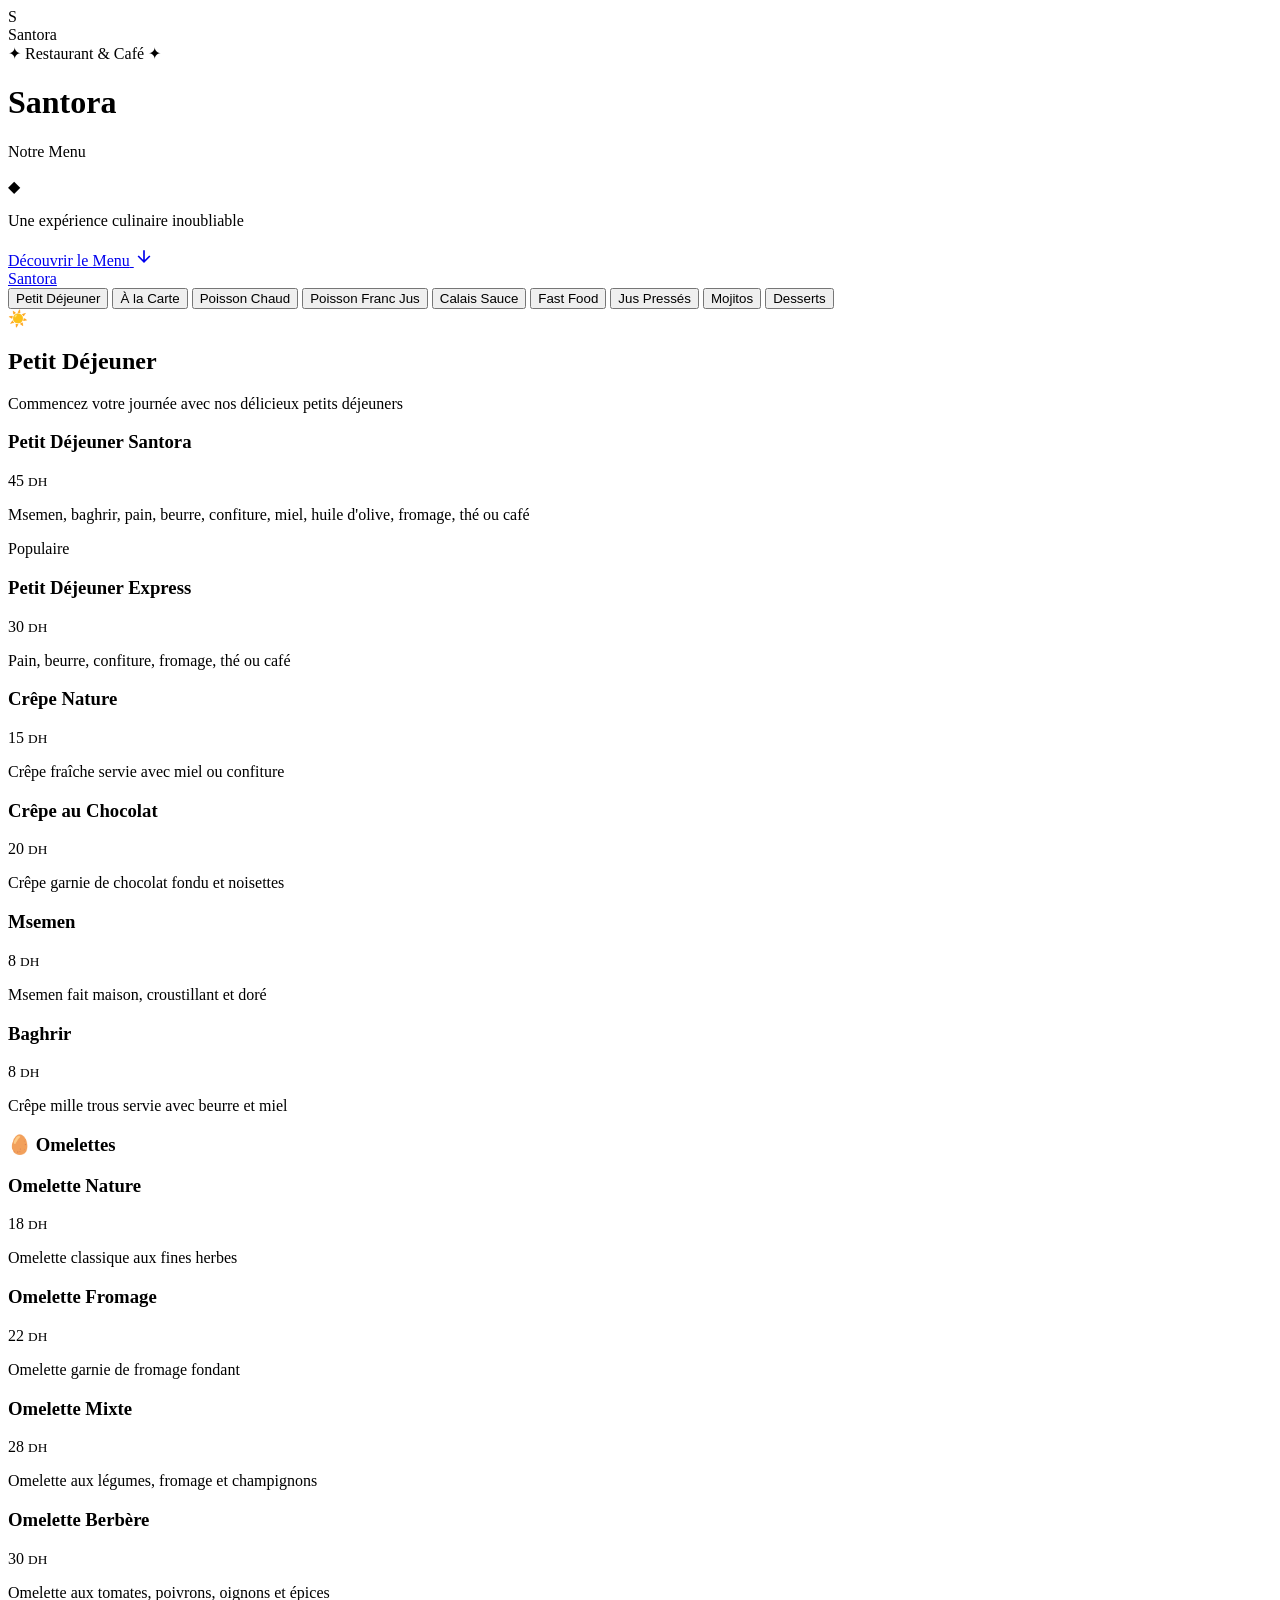
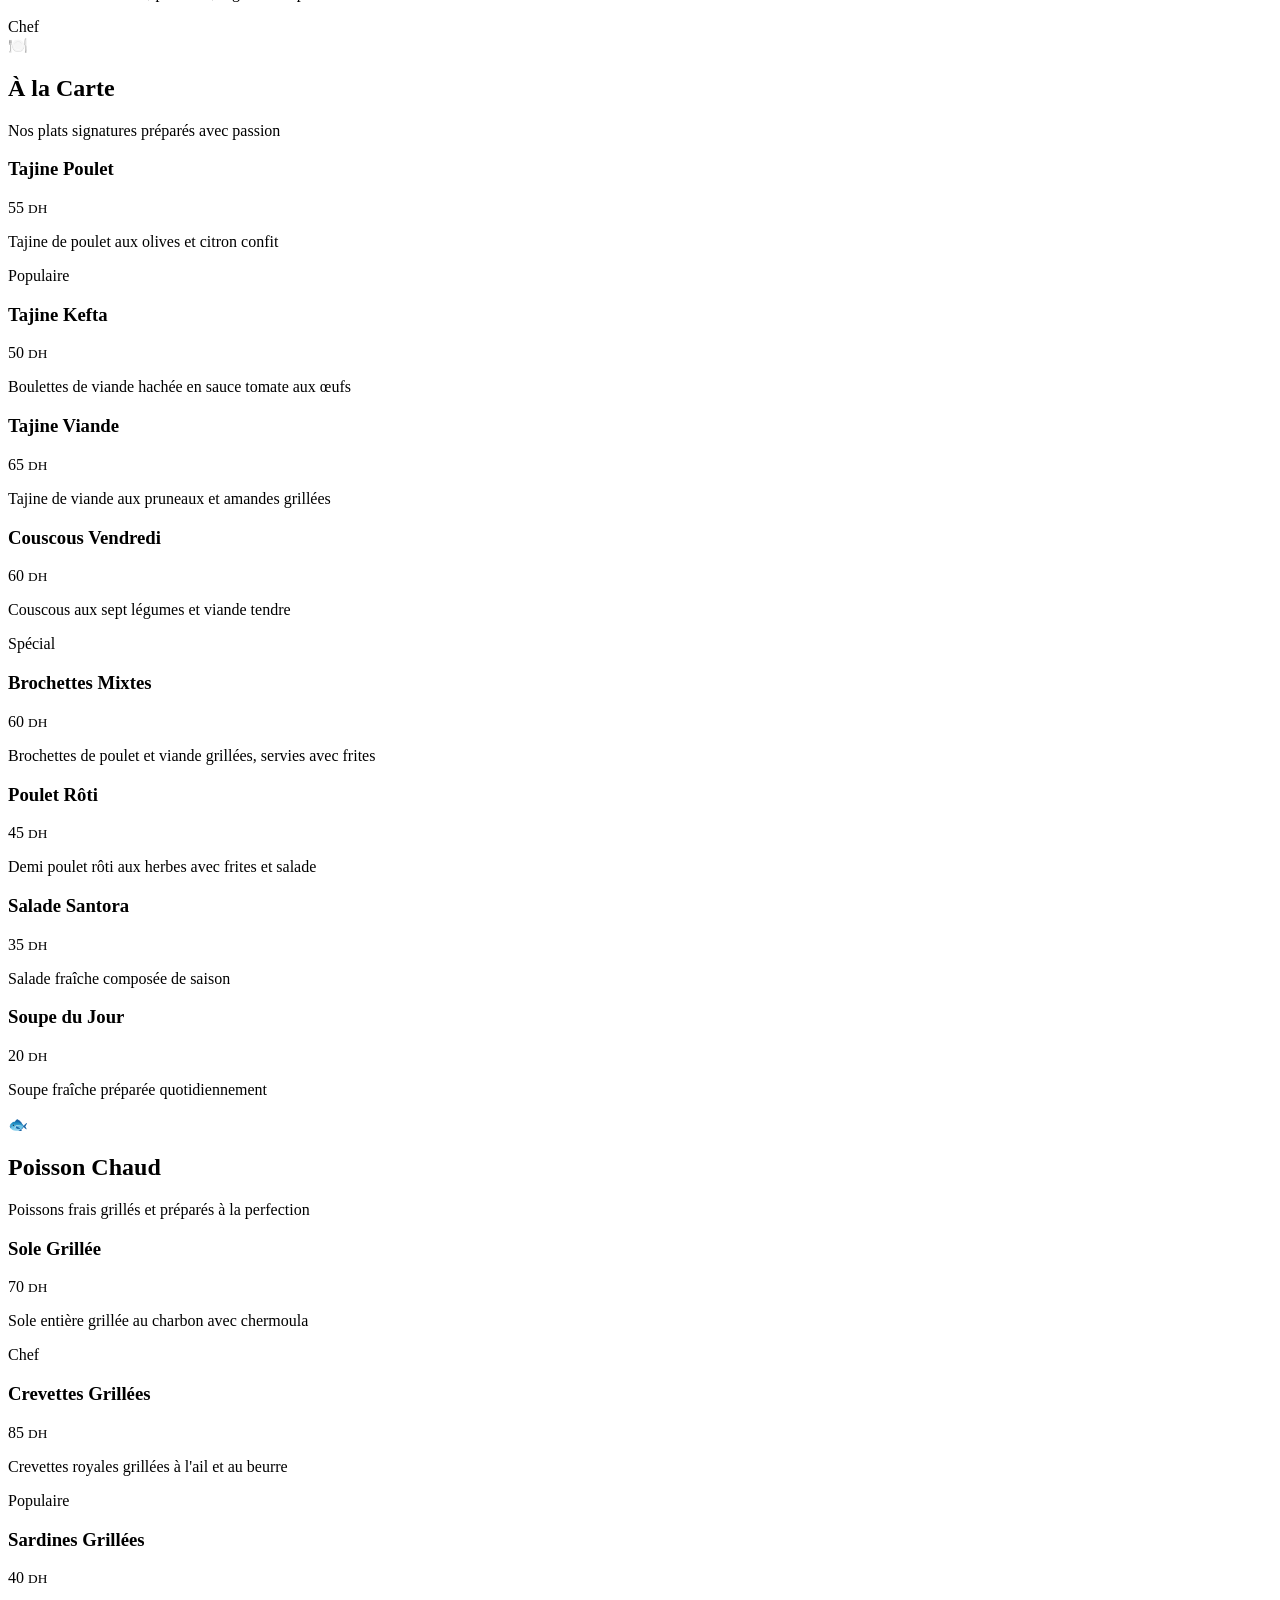
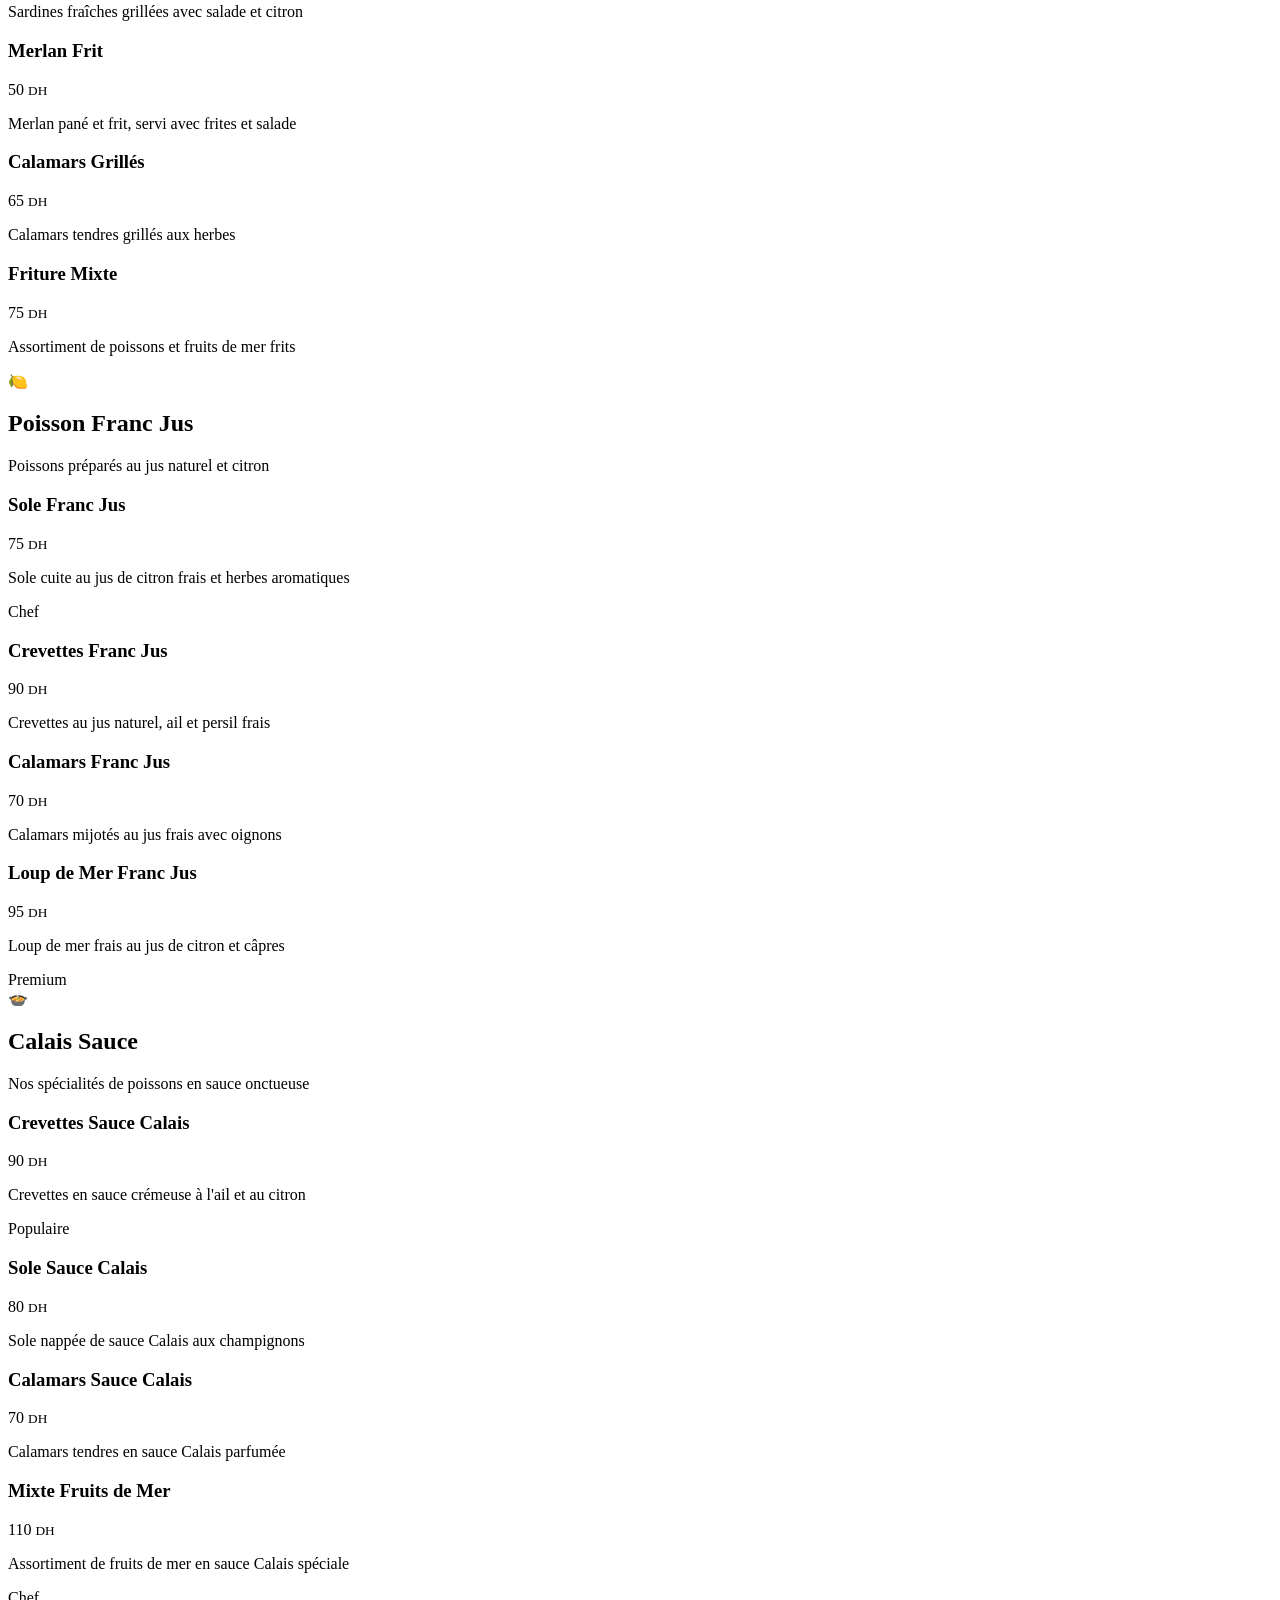
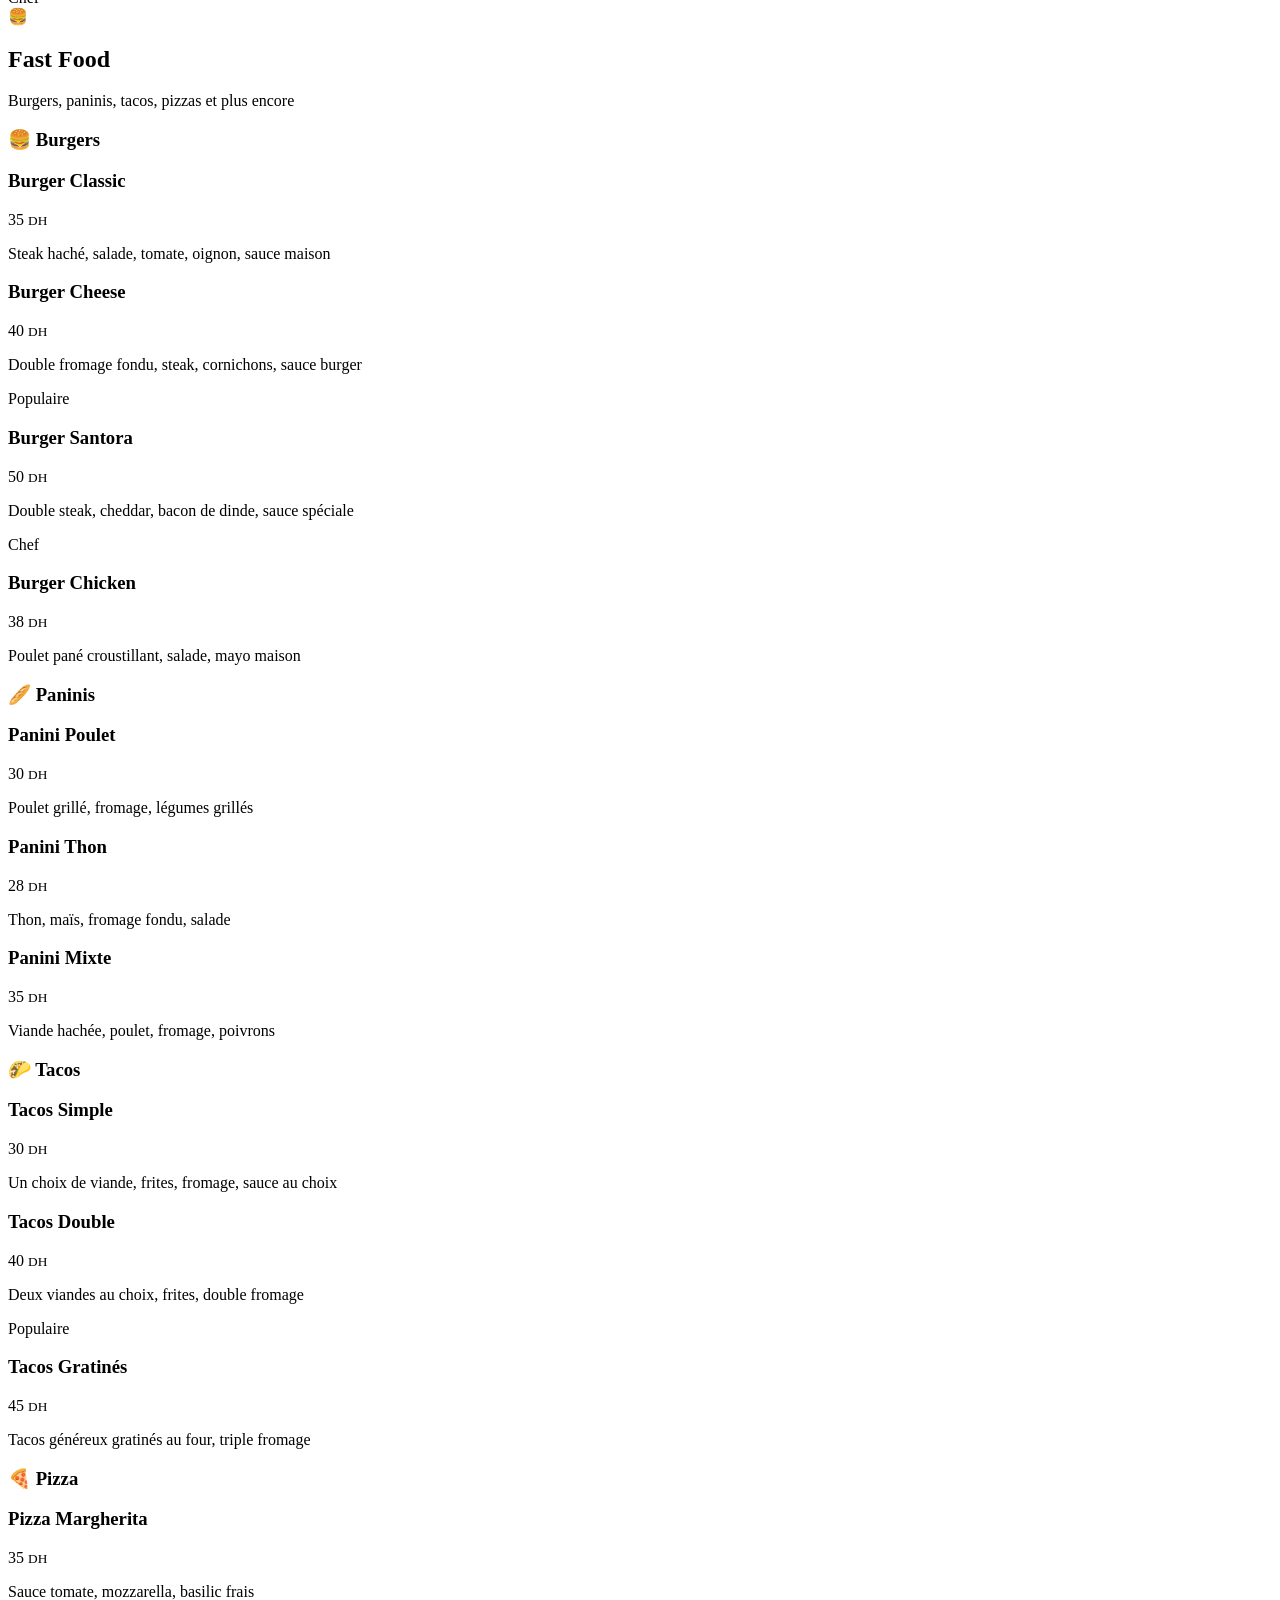
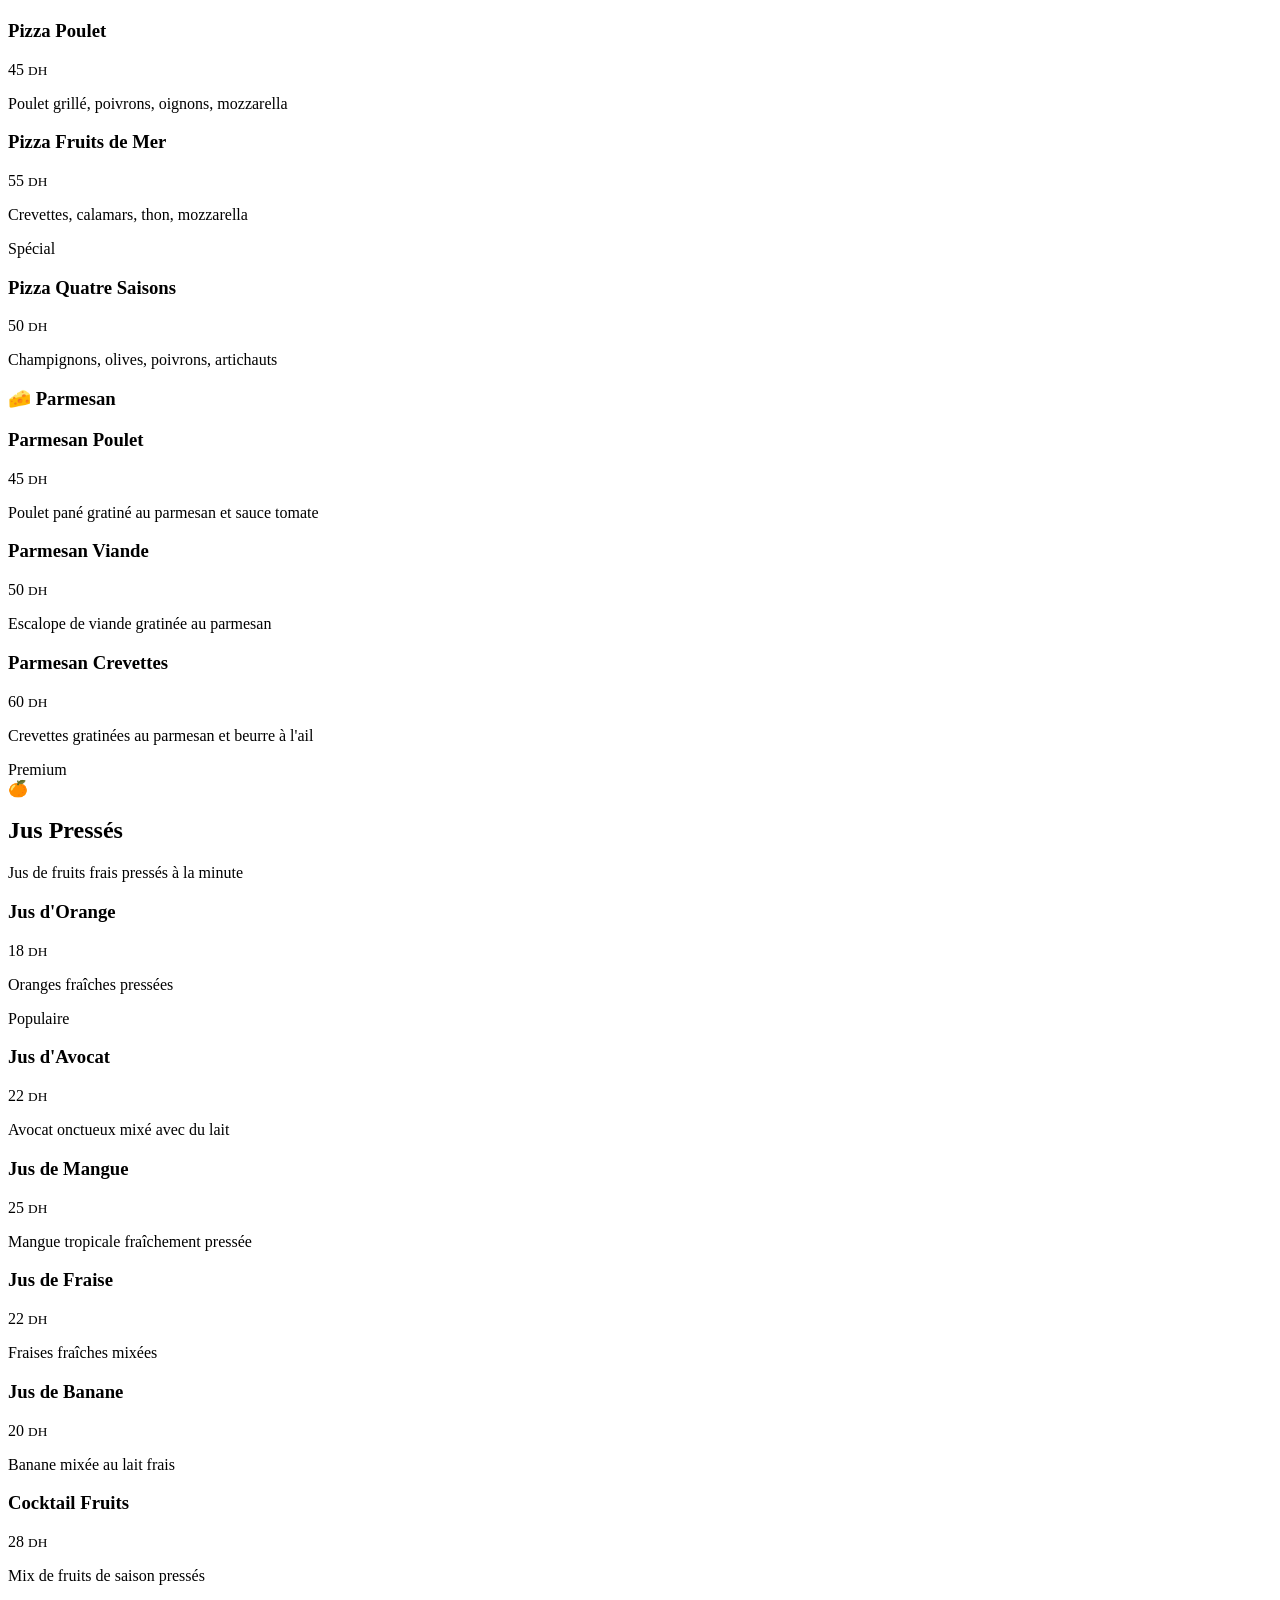
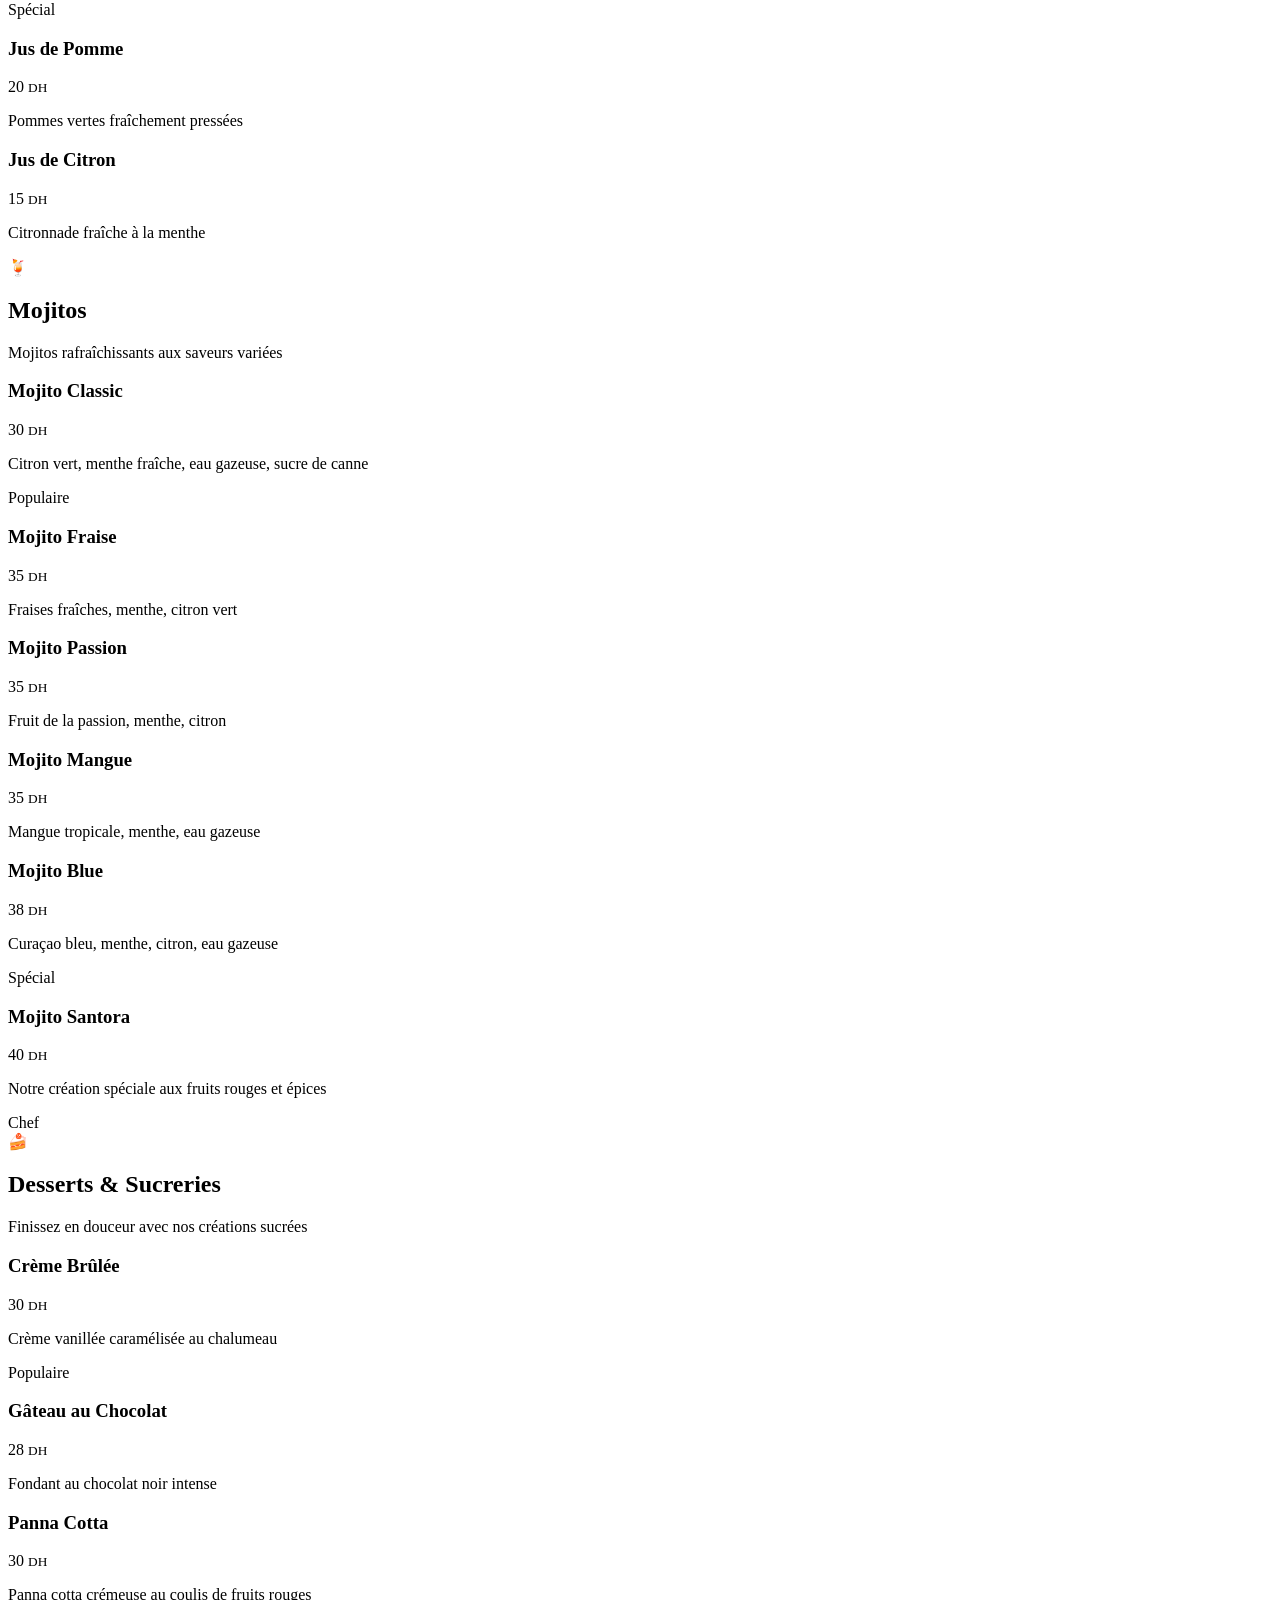
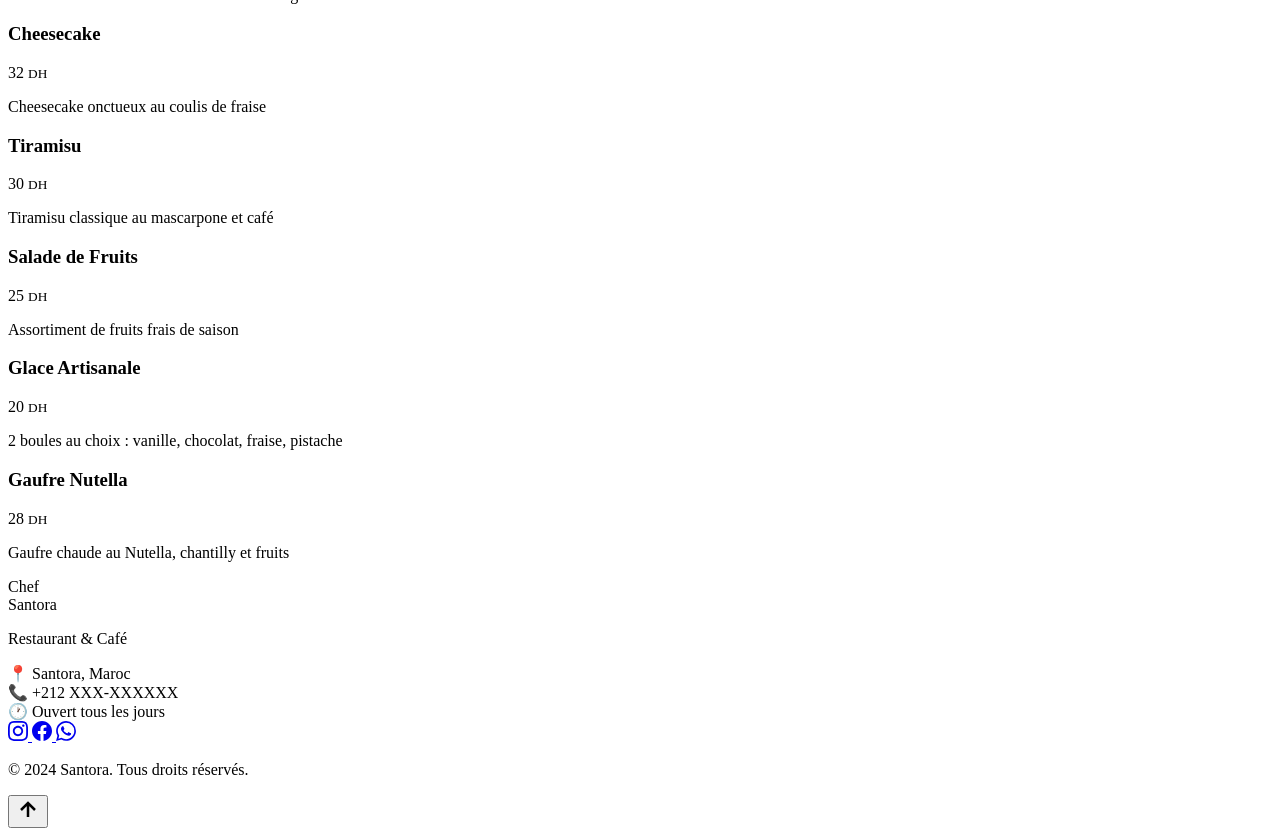
==== index.html @ d633b1da "Initial commit of digital menu" ====
<!DOCTYPE html>
<html lang="fr">
<head>
    <meta charset="UTF-8">
    <meta name="viewport" content="width=device-width, initial-scale=1.0">
    <title>Santora — Menu Digital</title>
    <meta name="description" content="Découvrez le menu de Santora : poissons frais, petit déjeuner, fast food, jus pressés, mojitos et desserts. Une expérience culinaire unique.">
    <link rel="preconnect" href="https://fonts.googleapis.com">
    <link rel="preconnect" href="https://fonts.gstatic.com" crossorigin>
    <link href="https://fonts.googleapis.com/css2?family=Playfair+Display:ital,wght@0,400;0,500;0,600;0,700;1,400;1,500&family=Inter:wght@300;400;500;600&family=Dancing+Script:wght@400;500;600;700&display=swap" rel="stylesheet">
    <link rel="stylesheet" href="style.css">
</head>
<body>

    <!-- Loader -->
    <div class="loader" id="loader">
        <div class="loader-content">
            <div class="loader-logo">S</div>
            <div class="loader-text">Santora</div>
            <div class="loader-bar"><div class="loader-bar-fill"></div></div>
        </div>
    </div>

    <!-- Hero Section -->
    <header class="hero" id="hero">
        <div class="hero-overlay"></div>
        <div class="hero-particles" id="particles"></div>
        <div class="hero-content">
            <div class="hero-badge">✦ Restaurant & Café ✦</div>
            <h1 class="hero-title">Santora</h1>
            <p class="hero-subtitle">Notre Menu</p>
            <div class="hero-divider">
                <span class="divider-line"></span>
                <span class="divider-icon">◆</span>
                <span class="divider-line"></span>
            </div>
            <p class="hero-tagline">Une expérience culinaire inoubliable</p>
            <a href="#menu" class="hero-cta" id="ctaBtn">
                <span>Découvrir le Menu</span>
                <svg width="20" height="20" viewBox="0 0 24 24" fill="none" stroke="currentColor" stroke-width="2">
                    <path d="M12 5v14M5 12l7 7 7-7"/>
                </svg>
            </a>
        </div>
    </header>

    <!-- Navigation -->
    <nav class="nav" id="nav">
        <div class="nav-inner">
            <a href="#hero" class="nav-logo">Santora</a>
            <div class="nav-categories" id="navCategories">
                <button class="nav-btn active" data-target="petit-dejeuner">Petit Déjeuner</button>
                <button class="nav-btn" data-target="a-la-carte">À la Carte</button>
                <button class="nav-btn" data-target="poisson-chaud">Poisson Chaud</button>
                <button class="nav-btn" data-target="poisson-franc-jus">Poisson Franc Jus</button>
                <button class="nav-btn" data-target="calais-sauce">Calais Sauce</button>
                <button class="nav-btn" data-target="fast-food">Fast Food</button>
                <button class="nav-btn" data-target="jus-presses">Jus Pressés</button>
                <button class="nav-btn" data-target="mojitos">Mojitos</button>
                <button class="nav-btn" data-target="desserts">Desserts</button>
            </div>
        </div>
    </nav>

    <!-- Menu Sections -->
    <main class="menu" id="menu">

        <!-- ═══════════════ PETIT DÉJEUNER ═══════════════ -->
        <section class="menu-section" id="petit-dejeuner">
            <div class="section-header">
                <span class="section-icon">☀️</span>
                <h2 class="section-title">Petit Déjeuner</h2>
                <p class="section-desc">Commencez votre journée avec nos délicieux petits déjeuners</p>
                <div class="section-divider"></div>
            </div>
            <div class="menu-grid">
                <div class="menu-item" data-aos>
                    <div class="item-content">
                        <div class="item-header">
                            <h3 class="item-name">Petit Déjeuner Santora</h3>
                            <span class="item-price">45 <small>DH</small></span>
                        </div>
                        <span class="item-dots"></span>
                        <p class="item-desc">Msemen, baghrir, pain, beurre, confiture, miel, huile d'olive, fromage, thé ou café</p>
                        <span class="item-tag">Populaire</span>
                    </div>
                </div>
                <div class="menu-item" data-aos>
                    <div class="item-content">
                        <div class="item-header">
                            <h3 class="item-name">Petit Déjeuner Express</h3>
                            <span class="item-price">30 <small>DH</small></span>
                        </div>
                        <span class="item-dots"></span>
                        <p class="item-desc">Pain, beurre, confiture, fromage, thé ou café</p>
                    </div>
                </div>
                <div class="menu-item" data-aos>
                    <div class="item-content">
                        <div class="item-header">
                            <h3 class="item-name">Crêpe Nature</h3>
                            <span class="item-price">15 <small>DH</small></span>
                        </div>
                        <span class="item-dots"></span>
                        <p class="item-desc">Crêpe fraîche servie avec miel ou confiture</p>
                    </div>
                </div>
                <div class="menu-item" data-aos>
                    <div class="item-content">
                        <div class="item-header">
                            <h3 class="item-name">Crêpe au Chocolat</h3>
                            <span class="item-price">20 <small>DH</small></span>
                        </div>
                        <span class="item-dots"></span>
                        <p class="item-desc">Crêpe garnie de chocolat fondu et noisettes</p>
                    </div>
                </div>
                <div class="menu-item" data-aos>
                    <div class="item-content">
                        <div class="item-header">
                            <h3 class="item-name">Msemen</h3>
                            <span class="item-price">8 <small>DH</small></span>
                        </div>
                        <span class="item-dots"></span>
                        <p class="item-desc">Msemen fait maison, croustillant et doré</p>
                    </div>
                </div>
                <div class="menu-item" data-aos>
                    <div class="item-content">
                        <div class="item-header">
                            <h3 class="item-name">Baghrir</h3>
                            <span class="item-price">8 <small>DH</small></span>
                        </div>
                        <span class="item-dots"></span>
                        <p class="item-desc">Crêpe mille trous servie avec beurre et miel</p>
                    </div>
                </div>
            </div>

            <!-- Omelettes Sub-section -->
            <div class="subsection">
                <h3 class="subsection-title">
                    <span class="subsection-icon">🥚</span>
                    Omelettes
                </h3>
                <div class="menu-grid">
                    <div class="menu-item" data-aos>
                        <div class="item-content">
                            <div class="item-header">
                                <h3 class="item-name">Omelette Nature</h3>
                                <span class="item-price">18 <small>DH</small></span>
                            </div>
                            <span class="item-dots"></span>
                            <p class="item-desc">Omelette classique aux fines herbes</p>
                        </div>
                    </div>
                    <div class="menu-item" data-aos>
                        <div class="item-content">
                            <div class="item-header">
                                <h3 class="item-name">Omelette Fromage</h3>
                                <span class="item-price">22 <small>DH</small></span>
                            </div>
                            <span class="item-dots"></span>
                            <p class="item-desc">Omelette garnie de fromage fondant</p>
                        </div>
                    </div>
                    <div class="menu-item" data-aos>
                        <div class="item-content">
                            <div class="item-header">
                                <h3 class="item-name">Omelette Mixte</h3>
                                <span class="item-price">28 <small>DH</small></span>
                            </div>
                            <span class="item-dots"></span>
                            <p class="item-desc">Omelette aux légumes, fromage et champignons</p>
                        </div>
                    </div>
                    <div class="menu-item" data-aos>
                        <div class="item-content">
                            <div class="item-header">
                                <h3 class="item-name">Omelette Berbère</h3>
                                <span class="item-price">30 <small>DH</small></span>
                            </div>
                            <span class="item-dots"></span>
                            <p class="item-desc">Omelette aux tomates, poivrons, oignons et épices</p>
                            <span class="item-tag">Chef</span>
                        </div>
                    </div>
                </div>
            </div>
        </section>

        <!-- ═══════════════ À LA CARTE ═══════════════ -->
        <section class="menu-section" id="a-la-carte">
            <div class="section-header">
                <span class="section-icon">🍽️</span>
                <h2 class="section-title">À la Carte</h2>
                <p class="section-desc">Nos plats signatures préparés avec passion</p>
                <div class="section-divider"></div>
            </div>
            <div class="menu-grid">
                <div class="menu-item" data-aos>
                    <div class="item-content">
                        <div class="item-header">
                            <h3 class="item-name">Tajine Poulet</h3>
                            <span class="item-price">55 <small>DH</small></span>
                        </div>
                        <span class="item-dots"></span>
                        <p class="item-desc">Tajine de poulet aux olives et citron confit</p>
                        <span class="item-tag">Populaire</span>
                    </div>
                </div>
                <div class="menu-item" data-aos>
                    <div class="item-content">
                        <div class="item-header">
                            <h3 class="item-name">Tajine Kefta</h3>
                            <span class="item-price">50 <small>DH</small></span>
                        </div>
                        <span class="item-dots"></span>
                        <p class="item-desc">Boulettes de viande hachée en sauce tomate aux œufs</p>
                    </div>
                </div>
                <div class="menu-item" data-aos>
                    <div class="item-content">
                        <div class="item-header">
                            <h3 class="item-name">Tajine Viande</h3>
                            <span class="item-price">65 <small>DH</small></span>
                        </div>
                        <span class="item-dots"></span>
                        <p class="item-desc">Tajine de viande aux pruneaux et amandes grillées</p>
                    </div>
                </div>
                <div class="menu-item" data-aos>
                    <div class="item-content">
                        <div class="item-header">
                            <h3 class="item-name">Couscous Vendredi</h3>
                            <span class="item-price">60 <small>DH</small></span>
                        </div>
                        <span class="item-dots"></span>
                        <p class="item-desc">Couscous aux sept légumes et viande tendre</p>
                        <span class="item-tag">Spécial</span>
                    </div>
                </div>
                <div class="menu-item" data-aos>
                    <div class="item-content">
                        <div class="item-header">
                            <h3 class="item-name">Brochettes Mixtes</h3>
                            <span class="item-price">60 <small>DH</small></span>
                        </div>
                        <span class="item-dots"></span>
                        <p class="item-desc">Brochettes de poulet et viande grillées, servies avec frites</p>
                    </div>
                </div>
                <div class="menu-item" data-aos>
                    <div class="item-content">
                        <div class="item-header">
                            <h3 class="item-name">Poulet Rôti</h3>
                            <span class="item-price">45 <small>DH</small></span>
                        </div>
                        <span class="item-dots"></span>
                        <p class="item-desc">Demi poulet rôti aux herbes avec frites et salade</p>
                    </div>
                </div>
                <div class="menu-item" data-aos>
                    <div class="item-content">
                        <div class="item-header">
                            <h3 class="item-name">Salade Santora</h3>
                            <span class="item-price">35 <small>DH</small></span>
                        </div>
                        <span class="item-dots"></span>
                        <p class="item-desc">Salade fraîche composée de saison</p>
                    </div>
                </div>
                <div class="menu-item" data-aos>
                    <div class="item-content">
                        <div class="item-header">
                            <h3 class="item-name">Soupe du Jour</h3>
                            <span class="item-price">20 <small>DH</small></span>
                        </div>
                        <span class="item-dots"></span>
                        <p class="item-desc">Soupe fraîche préparée quotidiennement</p>
                    </div>
                </div>
            </div>
        </section>

        <!-- ═══════════════ POISSON CHAUD ═══════════════ -->
        <section class="menu-section" id="poisson-chaud">
            <div class="section-header">
                <span class="section-icon">🐟</span>
                <h2 class="section-title">Poisson Chaud</h2>
                <p class="section-desc">Poissons frais grillés et préparés à la perfection</p>
                <div class="section-divider"></div>
            </div>
            <div class="menu-grid">
                <div class="menu-item" data-aos>
                    <div class="item-content">
                        <div class="item-header">
                            <h3 class="item-name">Sole Grillée</h3>
                            <span class="item-price">70 <small>DH</small></span>
                        </div>
                        <span class="item-dots"></span>
                        <p class="item-desc">Sole entière grillée au charbon avec chermoula</p>
                        <span class="item-tag">Chef</span>
                    </div>
                </div>
                <div class="menu-item" data-aos>
                    <div class="item-content">
                        <div class="item-header">
                            <h3 class="item-name">Crevettes Grillées</h3>
                            <span class="item-price">85 <small>DH</small></span>
                        </div>
                        <span class="item-dots"></span>
                        <p class="item-desc">Crevettes royales grillées à l'ail et au beurre</p>
                        <span class="item-tag">Populaire</span>
                    </div>
                </div>
                <div class="menu-item" data-aos>
                    <div class="item-content">
                        <div class="item-header">
                            <h3 class="item-name">Sardines Grillées</h3>
                            <span class="item-price">40 <small>DH</small></span>
                        </div>
                        <span class="item-dots"></span>
                        <p class="item-desc">Sardines fraîches grillées avec salade et citron</p>
                    </div>
                </div>
                <div class="menu-item" data-aos>
                    <div class="item-content">
                        <div class="item-header">
                            <h3 class="item-name">Merlan Frit</h3>
                            <span class="item-price">50 <small>DH</small></span>
                        </div>
                        <span class="item-dots"></span>
                        <p class="item-desc">Merlan pané et frit, servi avec frites et salade</p>
                    </div>
                </div>
                <div class="menu-item" data-aos>
                    <div class="item-content">
                        <div class="item-header">
                            <h3 class="item-name">Calamars Grillés</h3>
                            <span class="item-price">65 <small>DH</small></span>
                        </div>
                        <span class="item-dots"></span>
                        <p class="item-desc">Calamars tendres grillés aux herbes</p>
                    </div>
                </div>
                <div class="menu-item" data-aos>
                    <div class="item-content">
                        <div class="item-header">
                            <h3 class="item-name">Friture Mixte</h3>
                            <span class="item-price">75 <small>DH</small></span>
                        </div>
                        <span class="item-dots"></span>
                        <p class="item-desc">Assortiment de poissons et fruits de mer frits</p>
                    </div>
                </div>
            </div>
        </section>

        <!-- ═══════════════ POISSON FRANC JUS ═══════════════ -->
        <section class="menu-section" id="poisson-franc-jus">
            <div class="section-header">
                <span class="section-icon">🍋</span>
                <h2 class="section-title">Poisson Franc Jus</h2>
                <p class="section-desc">Poissons préparés au jus naturel et citron</p>
                <div class="section-divider"></div>
            </div>
            <div class="menu-grid">
                <div class="menu-item" data-aos>
                    <div class="item-content">
                        <div class="item-header">
                            <h3 class="item-name">Sole Franc Jus</h3>
                            <span class="item-price">75 <small>DH</small></span>
                        </div>
                        <span class="item-dots"></span>
                        <p class="item-desc">Sole cuite au jus de citron frais et herbes aromatiques</p>
                        <span class="item-tag">Chef</span>
                    </div>
                </div>
                <div class="menu-item" data-aos>
                    <div class="item-content">
                        <div class="item-header">
                            <h3 class="item-name">Crevettes Franc Jus</h3>
                            <span class="item-price">90 <small>DH</small></span>
                        </div>
                        <span class="item-dots"></span>
                        <p class="item-desc">Crevettes au jus naturel, ail et persil frais</p>
                    </div>
                </div>
                <div class="menu-item" data-aos>
                    <div class="item-content">
                        <div class="item-header">
                            <h3 class="item-name">Calamars Franc Jus</h3>
                            <span class="item-price">70 <small>DH</small></span>
                        </div>
                        <span class="item-dots"></span>
                        <p class="item-desc">Calamars mijotés au jus frais avec oignons</p>
                    </div>
                </div>
                <div class="menu-item" data-aos>
                    <div class="item-content">
                        <div class="item-header">
                            <h3 class="item-name">Loup de Mer Franc Jus</h3>
                            <span class="item-price">95 <small>DH</small></span>
                        </div>
                        <span class="item-dots"></span>
                        <p class="item-desc">Loup de mer frais au jus de citron et câpres</p>
                        <span class="item-tag">Premium</span>
                    </div>
                </div>
            </div>
        </section>

        <!-- ═══════════════ CALAIS SAUCE ═══════════════ -->
        <section class="menu-section" id="calais-sauce">
            <div class="section-header">
                <span class="section-icon">🍲</span>
                <h2 class="section-title">Calais Sauce</h2>
                <p class="section-desc">Nos spécialités de poissons en sauce onctueuse</p>
                <div class="section-divider"></div>
            </div>
            <div class="menu-grid">
                <div class="menu-item" data-aos>
                    <div class="item-content">
                        <div class="item-header">
                            <h3 class="item-name">Crevettes Sauce Calais</h3>
                            <span class="item-price">90 <small>DH</small></span>
                        </div>
                        <span class="item-dots"></span>
                        <p class="item-desc">Crevettes en sauce crémeuse à l'ail et au citron</p>
                        <span class="item-tag">Populaire</span>
                    </div>
                </div>
                <div class="menu-item" data-aos>
                    <div class="item-content">
                        <div class="item-header">
                            <h3 class="item-name">Sole Sauce Calais</h3>
                            <span class="item-price">80 <small>DH</small></span>
                        </div>
                        <span class="item-dots"></span>
                        <p class="item-desc">Sole nappée de sauce Calais aux champignons</p>
                    </div>
                </div>
                <div class="menu-item" data-aos>
                    <div class="item-content">
                        <div class="item-header">
                            <h3 class="item-name">Calamars Sauce Calais</h3>
                            <span class="item-price">70 <small>DH</small></span>
                        </div>
                        <span class="item-dots"></span>
                        <p class="item-desc">Calamars tendres en sauce Calais parfumée</p>
                    </div>
                </div>
                <div class="menu-item" data-aos>
                    <div class="item-content">
                        <div class="item-header">
                            <h3 class="item-name">Mixte Fruits de Mer</h3>
                            <span class="item-price">110 <small>DH</small></span>
                        </div>
                        <span class="item-dots"></span>
                        <p class="item-desc">Assortiment de fruits de mer en sauce Calais spéciale</p>
                        <span class="item-tag">Chef</span>
                    </div>
                </div>
            </div>
        </section>

        <!-- ═══════════════ FAST FOOD ═══════════════ -->
        <section class="menu-section" id="fast-food">
            <div class="section-header">
                <span class="section-icon">🍔</span>
                <h2 class="section-title">Fast Food</h2>
                <p class="section-desc">Burgers, paninis, tacos, pizzas et plus encore</p>
                <div class="section-divider"></div>
            </div>

            <!-- Burgers -->
            <div class="subsection">
                <h3 class="subsection-title"><span class="subsection-icon">🍔</span> Burgers</h3>
                <div class="menu-grid">
                    <div class="menu-item" data-aos>
                        <div class="item-content">
                            <div class="item-header">
                                <h3 class="item-name">Burger Classic</h3>
                                <span class="item-price">35 <small>DH</small></span>
                            </div>
                            <span class="item-dots"></span>
                            <p class="item-desc">Steak haché, salade, tomate, oignon, sauce maison</p>
                        </div>
                    </div>
                    <div class="menu-item" data-aos>
                        <div class="item-content">
                            <div class="item-header">
                                <h3 class="item-name">Burger Cheese</h3>
                                <span class="item-price">40 <small>DH</small></span>
                            </div>
                            <span class="item-dots"></span>
                            <p class="item-desc">Double fromage fondu, steak, cornichons, sauce burger</p>
                            <span class="item-tag">Populaire</span>
                        </div>
                    </div>
                    <div class="menu-item" data-aos>
                        <div class="item-content">
                            <div class="item-header">
                                <h3 class="item-name">Burger Santora</h3>
                                <span class="item-price">50 <small>DH</small></span>
                            </div>
                            <span class="item-dots"></span>
                            <p class="item-desc">Double steak, cheddar, bacon de dinde, sauce spéciale</p>
                            <span class="item-tag">Chef</span>
                        </div>
                    </div>
                    <div class="menu-item" data-aos>
                        <div class="item-content">
                            <div class="item-header">
                                <h3 class="item-name">Burger Chicken</h3>
                                <span class="item-price">38 <small>DH</small></span>
                            </div>
                            <span class="item-dots"></span>
                            <p class="item-desc">Poulet pané croustillant, salade, mayo maison</p>
                        </div>
                    </div>
                </div>
            </div>

            <!-- Paninis -->
            <div class="subsection">
                <h3 class="subsection-title"><span class="subsection-icon">🥖</span> Paninis</h3>
                <div class="menu-grid">
                    <div class="menu-item" data-aos>
                        <div class="item-content">
                            <div class="item-header">
                                <h3 class="item-name">Panini Poulet</h3>
                                <span class="item-price">30 <small>DH</small></span>
                            </div>
                            <span class="item-dots"></span>
                            <p class="item-desc">Poulet grillé, fromage, légumes grillés</p>
                        </div>
                    </div>
                    <div class="menu-item" data-aos>
                        <div class="item-content">
                            <div class="item-header">
                                <h3 class="item-name">Panini Thon</h3>
                                <span class="item-price">28 <small>DH</small></span>
                            </div>
                            <span class="item-dots"></span>
                            <p class="item-desc">Thon, maïs, fromage fondu, salade</p>
                        </div>
                    </div>
                    <div class="menu-item" data-aos>
                        <div class="item-content">
                            <div class="item-header">
                                <h3 class="item-name">Panini Mixte</h3>
                                <span class="item-price">35 <small>DH</small></span>
                            </div>
                            <span class="item-dots"></span>
                            <p class="item-desc">Viande hachée, poulet, fromage, poivrons</p>
                        </div>
                    </div>
                </div>
            </div>

            <!-- Tacos -->
            <div class="subsection">
                <h3 class="subsection-title"><span class="subsection-icon">🌮</span> Tacos</h3>
                <div class="menu-grid">
                    <div class="menu-item" data-aos>
                        <div class="item-content">
                            <div class="item-header">
                                <h3 class="item-name">Tacos Simple</h3>
                                <span class="item-price">30 <small>DH</small></span>
                            </div>
                            <span class="item-dots"></span>
                            <p class="item-desc">Un choix de viande, frites, fromage, sauce au choix</p>
                        </div>
                    </div>
                    <div class="menu-item" data-aos>
                        <div class="item-content">
                            <div class="item-header">
                                <h3 class="item-name">Tacos Double</h3>
                                <span class="item-price">40 <small>DH</small></span>
                            </div>
                            <span class="item-dots"></span>
                            <p class="item-desc">Deux viandes au choix, frites, double fromage</p>
                            <span class="item-tag">Populaire</span>
                        </div>
                    </div>
                    <div class="menu-item" data-aos>
                        <div class="item-content">
                            <div class="item-header">
                                <h3 class="item-name">Tacos Gratinés</h3>
                                <span class="item-price">45 <small>DH</small></span>
                            </div>
                            <span class="item-dots"></span>
                            <p class="item-desc">Tacos généreux gratinés au four, triple fromage</p>
                        </div>
                    </div>
                </div>
            </div>

            <!-- Pizza -->
            <div class="subsection">
                <h3 class="subsection-title"><span class="subsection-icon">🍕</span> Pizza</h3>
                <div class="menu-grid">
                    <div class="menu-item" data-aos>
                        <div class="item-content">
                            <div class="item-header">
                                <h3 class="item-name">Pizza Margherita</h3>
                                <span class="item-price">35 <small>DH</small></span>
                            </div>
                            <span class="item-dots"></span>
                            <p class="item-desc">Sauce tomate, mozzarella, basilic frais</p>
                        </div>
                    </div>
                    <div class="menu-item" data-aos>
                        <div class="item-content">
                            <div class="item-header">
                                <h3 class="item-name">Pizza Poulet</h3>
                                <span class="item-price">45 <small>DH</small></span>
                            </div>
                            <span class="item-dots"></span>
                            <p class="item-desc">Poulet grillé, poivrons, oignons, mozzarella</p>
                        </div>
                    </div>
                    <div class="menu-item" data-aos>
                        <div class="item-content">
                            <div class="item-header">
                                <h3 class="item-name">Pizza Fruits de Mer</h3>
                                <span class="item-price">55 <small>DH</small></span>
                            </div>
                            <span class="item-dots"></span>
                            <p class="item-desc">Crevettes, calamars, thon, mozzarella</p>
                            <span class="item-tag">Spécial</span>
                        </div>
                    </div>
                    <div class="menu-item" data-aos>
                        <div class="item-content">
                            <div class="item-header">
                                <h3 class="item-name">Pizza Quatre Saisons</h3>
                                <span class="item-price">50 <small>DH</small></span>
                            </div>
                            <span class="item-dots"></span>
                            <p class="item-desc">Champignons, olives, poivrons, artichauts</p>
                        </div>
                    </div>
                </div>
            </div>

            <!-- Parmesan -->
            <div class="subsection">
                <h3 class="subsection-title"><span class="subsection-icon">🧀</span> Parmesan</h3>
                <div class="menu-grid">
                    <div class="menu-item" data-aos>
                        <div class="item-content">
                            <div class="item-header">
                                <h3 class="item-name">Parmesan Poulet</h3>
                                <span class="item-price">45 <small>DH</small></span>
                            </div>
                            <span class="item-dots"></span>
                            <p class="item-desc">Poulet pané gratiné au parmesan et sauce tomate</p>
                        </div>
                    </div>
                    <div class="menu-item" data-aos>
                        <div class="item-content">
                            <div class="item-header">
                                <h3 class="item-name">Parmesan Viande</h3>
                                <span class="item-price">50 <small>DH</small></span>
                            </div>
                            <span class="item-dots"></span>
                            <p class="item-desc">Escalope de viande gratinée au parmesan</p>
                        </div>
                    </div>
                    <div class="menu-item" data-aos>
                        <div class="item-content">
                            <div class="item-header">
                                <h3 class="item-name">Parmesan Crevettes</h3>
                                <span class="item-price">60 <small>DH</small></span>
                            </div>
                            <span class="item-dots"></span>
                            <p class="item-desc">Crevettes gratinées au parmesan et beurre à l'ail</p>
                            <span class="item-tag">Premium</span>
                        </div>
                    </div>
                </div>
            </div>
        </section>

        <!-- ═══════════════ JUS PRESSÉS ═══════════════ -->
        <section class="menu-section" id="jus-presses">
            <div class="section-header">
                <span class="section-icon">🍊</span>
                <h2 class="section-title">Jus Pressés</h2>
                <p class="section-desc">Jus de fruits frais pressés à la minute</p>
                <div class="section-divider"></div>
            </div>
            <div class="menu-grid">
                <div class="menu-item" data-aos>
                    <div class="item-content">
                        <div class="item-header">
                            <h3 class="item-name">Jus d'Orange</h3>
                            <span class="item-price">18 <small>DH</small></span>
                        </div>
                        <span class="item-dots"></span>
                        <p class="item-desc">Oranges fraîches pressées</p>
                        <span class="item-tag">Populaire</span>
                    </div>
                </div>
                <div class="menu-item" data-aos>
                    <div class="item-content">
                        <div class="item-header">
                            <h3 class="item-name">Jus d'Avocat</h3>
                            <span class="item-price">22 <small>DH</small></span>
                        </div>
                        <span class="item-dots"></span>
                        <p class="item-desc">Avocat onctueux mixé avec du lait</p>
                    </div>
                </div>
                <div class="menu-item" data-aos>
                    <div class="item-content">
                        <div class="item-header">
                            <h3 class="item-name">Jus de Mangue</h3>
                            <span class="item-price">25 <small>DH</small></span>
                        </div>
                        <span class="item-dots"></span>
                        <p class="item-desc">Mangue tropicale fraîchement pressée</p>
                    </div>
                </div>
                <div class="menu-item" data-aos>
                    <div class="item-content">
                        <div class="item-header">
                            <h3 class="item-name">Jus de Fraise</h3>
                            <span class="item-price">22 <small>DH</small></span>
                        </div>
                        <span class="item-dots"></span>
                        <p class="item-desc">Fraises fraîches mixées</p>
                    </div>
                </div>
                <div class="menu-item" data-aos>
                    <div class="item-content">
                        <div class="item-header">
                            <h3 class="item-name">Jus de Banane</h3>
                            <span class="item-price">20 <small>DH</small></span>
                        </div>
                        <span class="item-dots"></span>
                        <p class="item-desc">Banane mixée au lait frais</p>
                    </div>
                </div>
                <div class="menu-item" data-aos>
                    <div class="item-content">
                        <div class="item-header">
                            <h3 class="item-name">Cocktail Fruits</h3>
                            <span class="item-price">28 <small>DH</small></span>
                        </div>
                        <span class="item-dots"></span>
                        <p class="item-desc">Mix de fruits de saison pressés</p>
                        <span class="item-tag">Spécial</span>
                    </div>
                </div>
                <div class="menu-item" data-aos>
                    <div class="item-content">
                        <div class="item-header">
                            <h3 class="item-name">Jus de Pomme</h3>
                            <span class="item-price">20 <small>DH</small></span>
                        </div>
                        <span class="item-dots"></span>
                        <p class="item-desc">Pommes vertes fraîchement pressées</p>
                    </div>
                </div>
                <div class="menu-item" data-aos>
                    <div class="item-content">
                        <div class="item-header">
                            <h3 class="item-name">Jus de Citron</h3>
                            <span class="item-price">15 <small>DH</small></span>
                        </div>
                        <span class="item-dots"></span>
                        <p class="item-desc">Citronnade fraîche à la menthe</p>
                    </div>
                </div>
            </div>
        </section>

        <!-- ═══════════════ MOJITOS ═══════════════ -->
        <section class="menu-section" id="mojitos">
            <div class="section-header">
                <span class="section-icon">🍹</span>
                <h2 class="section-title">Mojitos</h2>
                <p class="section-desc">Mojitos rafraîchissants aux saveurs variées</p>
                <div class="section-divider"></div>
            </div>
            <div class="menu-grid">
                <div class="menu-item" data-aos>
                    <div class="item-content">
                        <div class="item-header">
                            <h3 class="item-name">Mojito Classic</h3>
                            <span class="item-price">30 <small>DH</small></span>
                        </div>
                        <span class="item-dots"></span>
                        <p class="item-desc">Citron vert, menthe fraîche, eau gazeuse, sucre de canne</p>
                        <span class="item-tag">Populaire</span>
                    </div>
                </div>
                <div class="menu-item" data-aos>
                    <div class="item-content">
                        <div class="item-header">
                            <h3 class="item-name">Mojito Fraise</h3>
                            <span class="item-price">35 <small>DH</small></span>
                        </div>
                        <span class="item-dots"></span>
                        <p class="item-desc">Fraises fraîches, menthe, citron vert</p>
                    </div>
                </div>
                <div class="menu-item" data-aos>
                    <div class="item-content">
                        <div class="item-header">
                            <h3 class="item-name">Mojito Passion</h3>
                            <span class="item-price">35 <small>DH</small></span>
                        </div>
                        <span class="item-dots"></span>
                        <p class="item-desc">Fruit de la passion, menthe, citron</p>
                    </div>
                </div>
                <div class="menu-item" data-aos>
                    <div class="item-content">
                        <div class="item-header">
                            <h3 class="item-name">Mojito Mangue</h3>
                            <span class="item-price">35 <small>DH</small></span>
                        </div>
                        <span class="item-dots"></span>
                        <p class="item-desc">Mangue tropicale, menthe, eau gazeuse</p>
                    </div>
                </div>
                <div class="menu-item" data-aos>
                    <div class="item-content">
                        <div class="item-header">
                            <h3 class="item-name">Mojito Blue</h3>
                            <span class="item-price">38 <small>DH</small></span>
                        </div>
                        <span class="item-dots"></span>
                        <p class="item-desc">Curaçao bleu, menthe, citron, eau gazeuse</p>
                        <span class="item-tag">Spécial</span>
                    </div>
                </div>
                <div class="menu-item" data-aos>
                    <div class="item-content">
                        <div class="item-header">
                            <h3 class="item-name">Mojito Santora</h3>
                            <span class="item-price">40 <small>DH</small></span>
                        </div>
                        <span class="item-dots"></span>
                        <p class="item-desc">Notre création spéciale aux fruits rouges et épices</p>
                        <span class="item-tag">Chef</span>
                    </div>
                </div>
            </div>
        </section>

        <!-- ═══════════════ DESSERTS ═══════════════ -->
        <section class="menu-section" id="desserts">
            <div class="section-header">
                <span class="section-icon">🍰</span>
                <h2 class="section-title">Desserts & Sucreries</h2>
                <p class="section-desc">Finissez en douceur avec nos créations sucrées</p>
                <div class="section-divider"></div>
            </div>
            <div class="menu-grid">
                <div class="menu-item" data-aos>
                    <div class="item-content">
                        <div class="item-header">
                            <h3 class="item-name">Crème Brûlée</h3>
                            <span class="item-price">30 <small>DH</small></span>
                        </div>
                        <span class="item-dots"></span>
                        <p class="item-desc">Crème vanillée caramélisée au chalumeau</p>
                        <span class="item-tag">Populaire</span>
                    </div>
                </div>
                <div class="menu-item" data-aos>
                    <div class="item-content">
                        <div class="item-header">
                            <h3 class="item-name">Gâteau au Chocolat</h3>
                            <span class="item-price">28 <small>DH</small></span>
                        </div>
                        <span class="item-dots"></span>
                        <p class="item-desc">Fondant au chocolat noir intense</p>
                    </div>
                </div>
                <div class="menu-item" data-aos>
                    <div class="item-content">
                        <div class="item-header">
                            <h3 class="item-name">Panna Cotta</h3>
                            <span class="item-price">30 <small>DH</small></span>
                        </div>
                        <span class="item-dots"></span>
                        <p class="item-desc">Panna cotta crémeuse au coulis de fruits rouges</p>
                    </div>
                </div>
                <div class="menu-item" data-aos>
                    <div class="item-content">
                        <div class="item-header">
                            <h3 class="item-name">Cheesecake</h3>
                            <span class="item-price">32 <small>DH</small></span>
                        </div>
                        <span class="item-dots"></span>
                        <p class="item-desc">Cheesecake onctueux au coulis de fraise</p>
                    </div>
                </div>
                <div class="menu-item" data-aos>
                    <div class="item-content">
                        <div class="item-header">
                            <h3 class="item-name">Tiramisu</h3>
                            <span class="item-price">30 <small>DH</small></span>
                        </div>
                        <span class="item-dots"></span>
                        <p class="item-desc">Tiramisu classique au mascarpone et café</p>
                    </div>
                </div>
                <div class="menu-item" data-aos>
                    <div class="item-content">
                        <div class="item-header">
                            <h3 class="item-name">Salade de Fruits</h3>
                            <span class="item-price">25 <small>DH</small></span>
                        </div>
                        <span class="item-dots"></span>
                        <p class="item-desc">Assortiment de fruits frais de saison</p>
                    </div>
                </div>
                <div class="menu-item" data-aos>
                    <div class="item-content">
                        <div class="item-header">
                            <h3 class="item-name">Glace Artisanale</h3>
                            <span class="item-price">20 <small>DH</small></span>
                        </div>
                        <span class="item-dots"></span>
                        <p class="item-desc">2 boules au choix : vanille, chocolat, fraise, pistache</p>
                    </div>
                </div>
                <div class="menu-item" data-aos>
                    <div class="item-content">
                        <div class="item-header">
                            <h3 class="item-name">Gaufre Nutella</h3>
                            <span class="item-price">28 <small>DH</small></span>
                        </div>
                        <span class="item-dots"></span>
                        <p class="item-desc">Gaufre chaude au Nutella, chantilly et fruits</p>
                        <span class="item-tag">Chef</span>
                    </div>
                </div>
            </div>
        </section>

    </main>

    <!-- Footer -->
    <footer class="footer">
        <div class="footer-content">
            <div class="footer-logo">Santora</div>
            <p class="footer-tagline">Restaurant & Café</p>
            <div class="footer-divider"></div>
            <div class="footer-info">
                <div class="footer-item">
                    <span class="footer-icon">📍</span>
                    <span>Santora, Maroc</span>
                </div>
                <div class="footer-item">
                    <span class="footer-icon">📞</span>
                    <span>+212 XXX-XXXXXX</span>
                </div>
                <div class="footer-item">
                    <span class="footer-icon">🕐</span>
                    <span>Ouvert tous les jours</span>
                </div>
            </div>
            <div class="footer-social">
                <a href="#" class="social-link" aria-label="Instagram">
                    <svg width="20" height="20" viewBox="0 0 24 24" fill="currentColor"><path d="M12 2.163c3.204 0 3.584.012 4.85.07 3.252.148 4.771 1.691 4.919 4.919.058 1.265.069 1.645.069 4.849 0 3.205-.012 3.584-.069 4.849-.149 3.225-1.664 4.771-4.919 4.919-1.266.058-1.644.07-4.85.07-3.204 0-3.584-.012-4.849-.07-3.26-.149-4.771-1.699-4.919-4.92-.058-1.265-.07-1.644-.07-4.849 0-3.204.013-3.583.07-4.849.149-3.227 1.664-4.771 4.919-4.919 1.266-.057 1.645-.069 4.849-.069zm0-2.163c-3.259 0-3.667.014-4.947.072-4.358.2-6.78 2.618-6.98 6.98-.059 1.281-.073 1.689-.073 4.948 0 3.259.014 3.668.072 4.948.2 4.358 2.618 6.78 6.98 6.98 1.281.058 1.689.072 4.948.072 3.259 0 3.668-.014 4.948-.072 4.354-.2 6.782-2.618 6.979-6.98.059-1.28.073-1.689.073-4.948 0-3.259-.014-3.667-.072-4.947-.196-4.354-2.617-6.78-6.979-6.98-1.281-.059-1.69-.073-4.949-.073zm0 5.838c-3.403 0-6.162 2.759-6.162 6.162s2.759 6.163 6.162 6.163 6.162-2.759 6.162-6.163c0-3.403-2.759-6.162-6.162-6.162zm0 10.162c-2.209 0-4-1.79-4-4 0-2.209 1.791-4 4-4s4 1.791 4 4c0 2.21-1.791 4-4 4zm6.406-11.845c-.796 0-1.441.645-1.441 1.44s.645 1.44 1.441 1.44c.795 0 1.439-.645 1.439-1.44s-.644-1.44-1.439-1.44z"/></svg>
                </a>
                <a href="#" class="social-link" aria-label="Facebook">
                    <svg width="20" height="20" viewBox="0 0 24 24" fill="currentColor"><path d="M24 12.073c0-6.627-5.373-12-12-12s-12 5.373-12 12c0 5.99 4.388 10.954 10.125 11.854v-8.385h-3.047v-3.47h3.047v-2.642c0-3.007 1.792-4.669 4.533-4.669 1.312 0 2.686.235 2.686.235v2.953h-1.514c-1.491 0-1.956.925-1.956 1.874v2.25h3.328l-.532 3.47h-2.796v8.385c5.738-.9 10.126-5.864 10.126-11.854z"/></svg>
                </a>
                <a href="#" class="social-link" aria-label="WhatsApp">
                    <svg width="20" height="20" viewBox="0 0 24 24" fill="currentColor"><path d="M17.472 14.382c-.297-.149-1.758-.867-2.03-.967-.273-.099-.471-.148-.67.15-.197.297-.767.966-.94 1.164-.173.199-.347.223-.644.075-.297-.15-1.255-.463-2.39-1.475-.883-.788-1.48-1.761-1.653-2.059-.173-.297-.018-.458.13-.606.134-.133.298-.347.446-.52.149-.174.198-.298.298-.497.099-.198.05-.371-.025-.52-.075-.149-.669-1.612-.916-2.207-.242-.579-.487-.5-.669-.51-.173-.008-.371-.01-.57-.01-.198 0-.52.074-.792.372-.272.297-1.04 1.016-1.04 2.479 0 1.462 1.065 2.875 1.213 3.074.149.198 2.096 3.2 5.077 4.487.709.306 1.262.489 1.694.625.712.227 1.36.195 1.871.118.571-.085 1.758-.719 2.006-1.413.248-.694.248-1.289.173-1.413-.074-.124-.272-.198-.57-.347m-5.421 7.403h-.004a9.87 9.87 0 01-5.031-1.378l-.361-.214-3.741.982.998-3.648-.235-.374a9.86 9.86 0 01-1.51-5.26c.001-5.45 4.436-9.884 9.888-9.884 2.64 0 5.122 1.03 6.988 2.898a9.825 9.825 0 012.893 6.994c-.003 5.45-4.437 9.884-9.885 9.884m8.413-18.297A11.815 11.815 0 0012.05 0C5.495 0 .16 5.335.157 11.892c0 2.096.547 4.142 1.588 5.945L.057 24l6.305-1.654a11.882 11.882 0 005.683 1.448h.005c6.554 0 11.89-5.335 11.893-11.893a11.821 11.821 0 00-3.48-8.413z"/></svg>
                </a>
            </div>
            <p class="footer-copy">© 2024 Santora. Tous droits réservés.</p>
        </div>
    </footer>

    <!-- Back to top -->
    <button class="back-to-top" id="backToTop" aria-label="Retour en haut">
        <svg width="24" height="24" viewBox="0 0 24 24" fill="none" stroke="currentColor" stroke-width="2.5">
            <path d="M12 19V5M5 12l7-7 7 7"/>
        </svg>
    </button>

    <script src="script.js"></script>
</body>
</html>
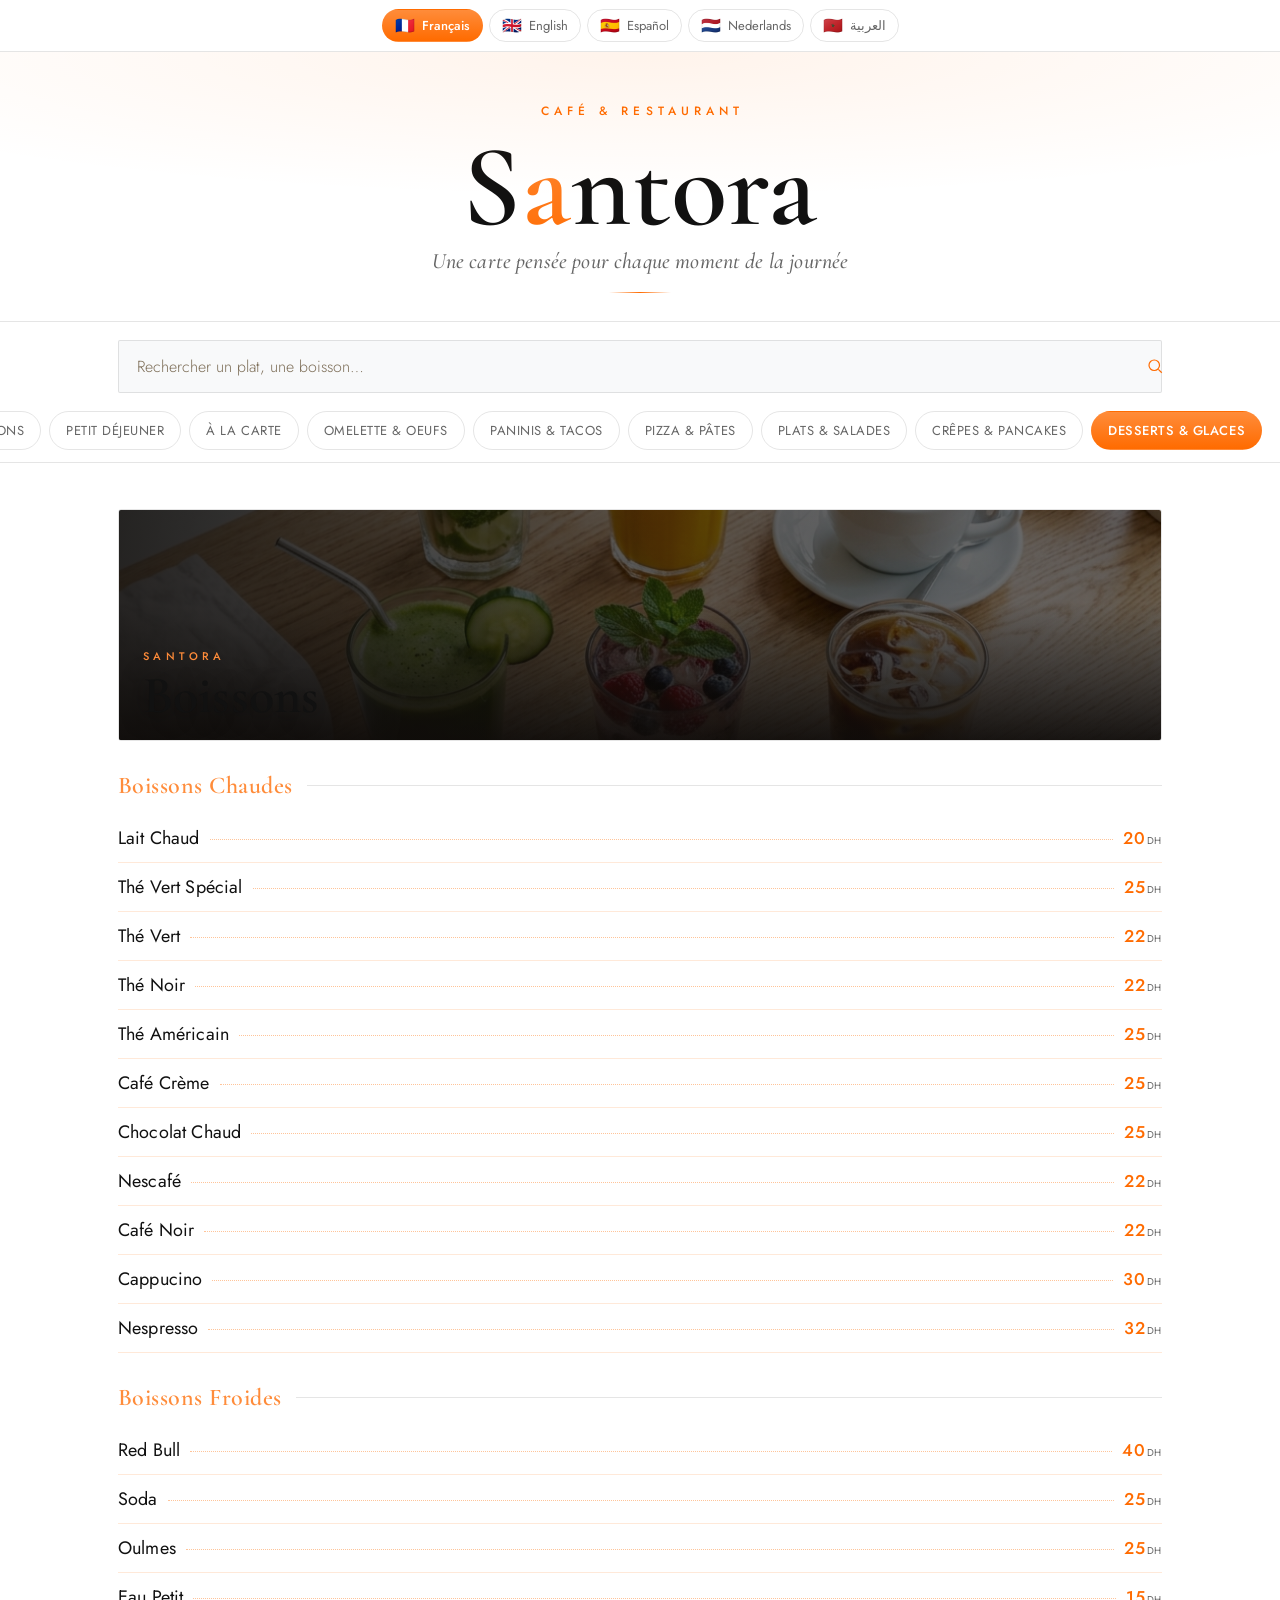
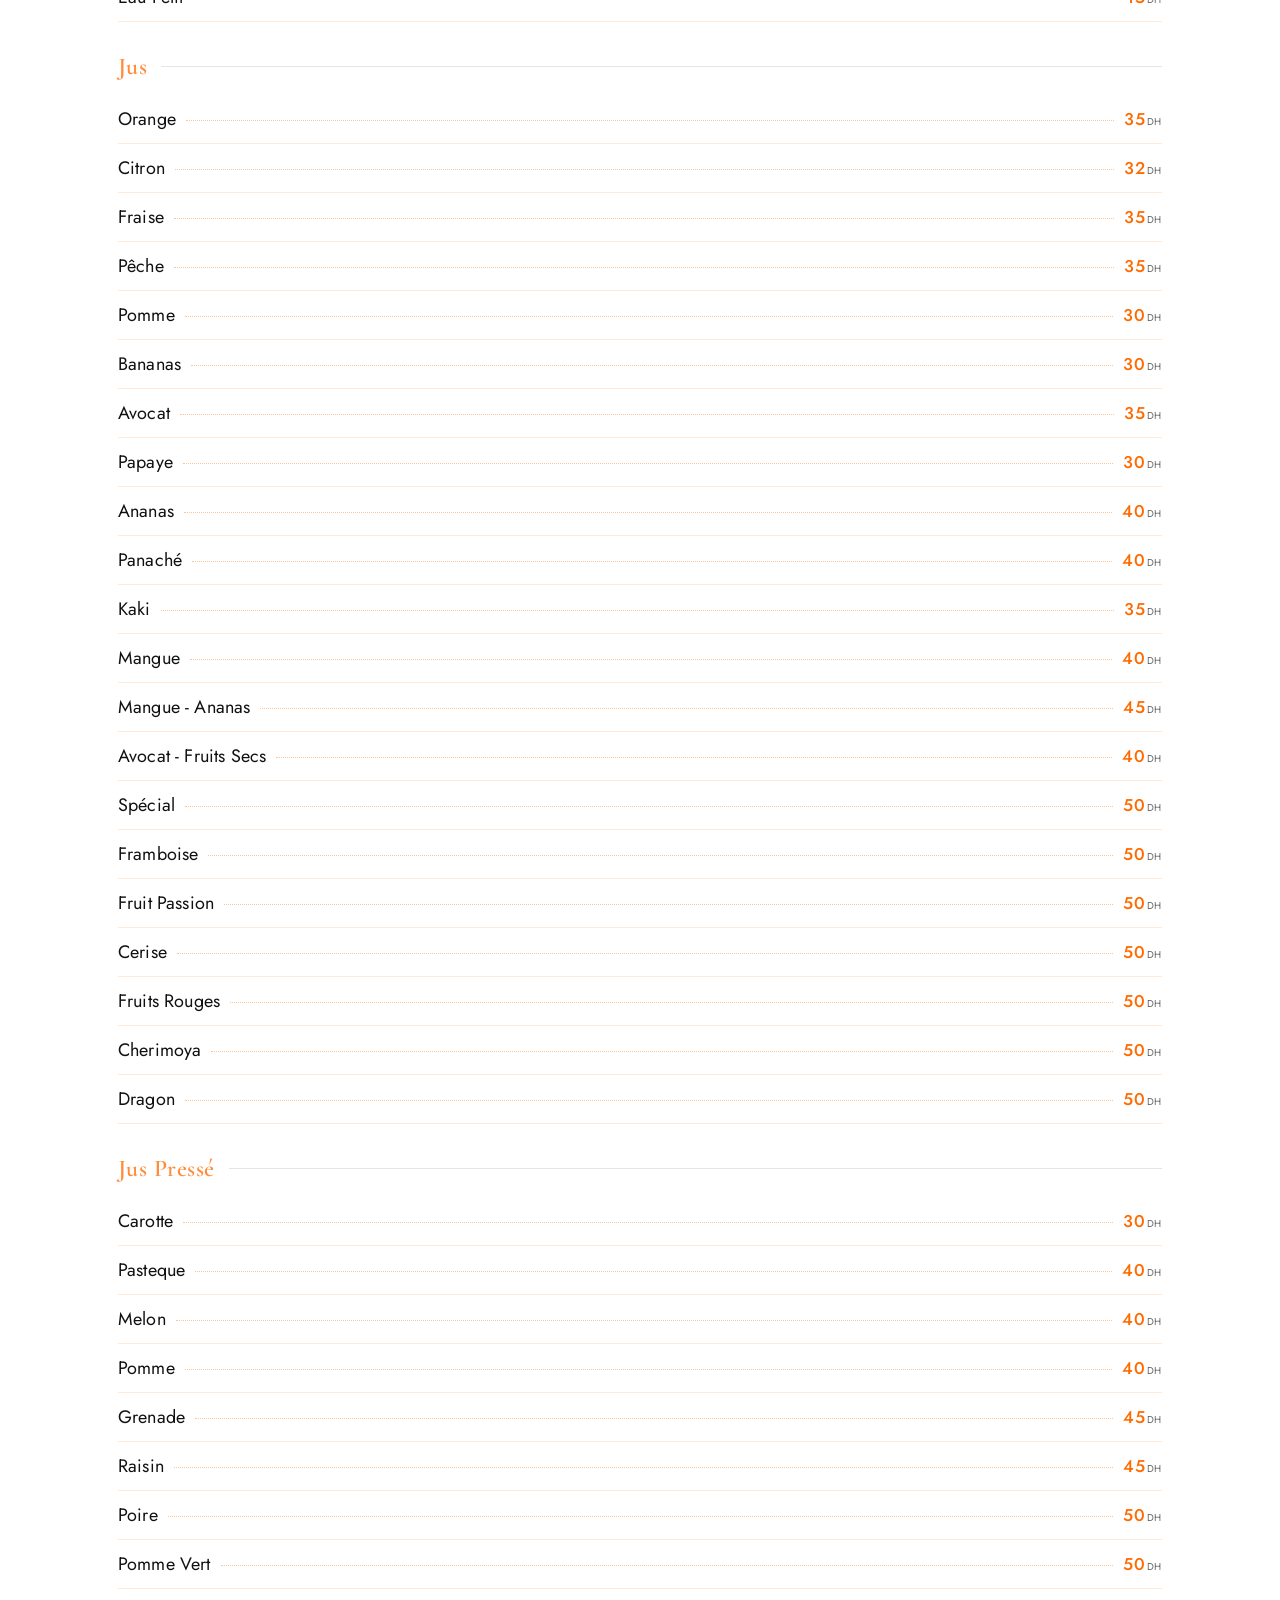
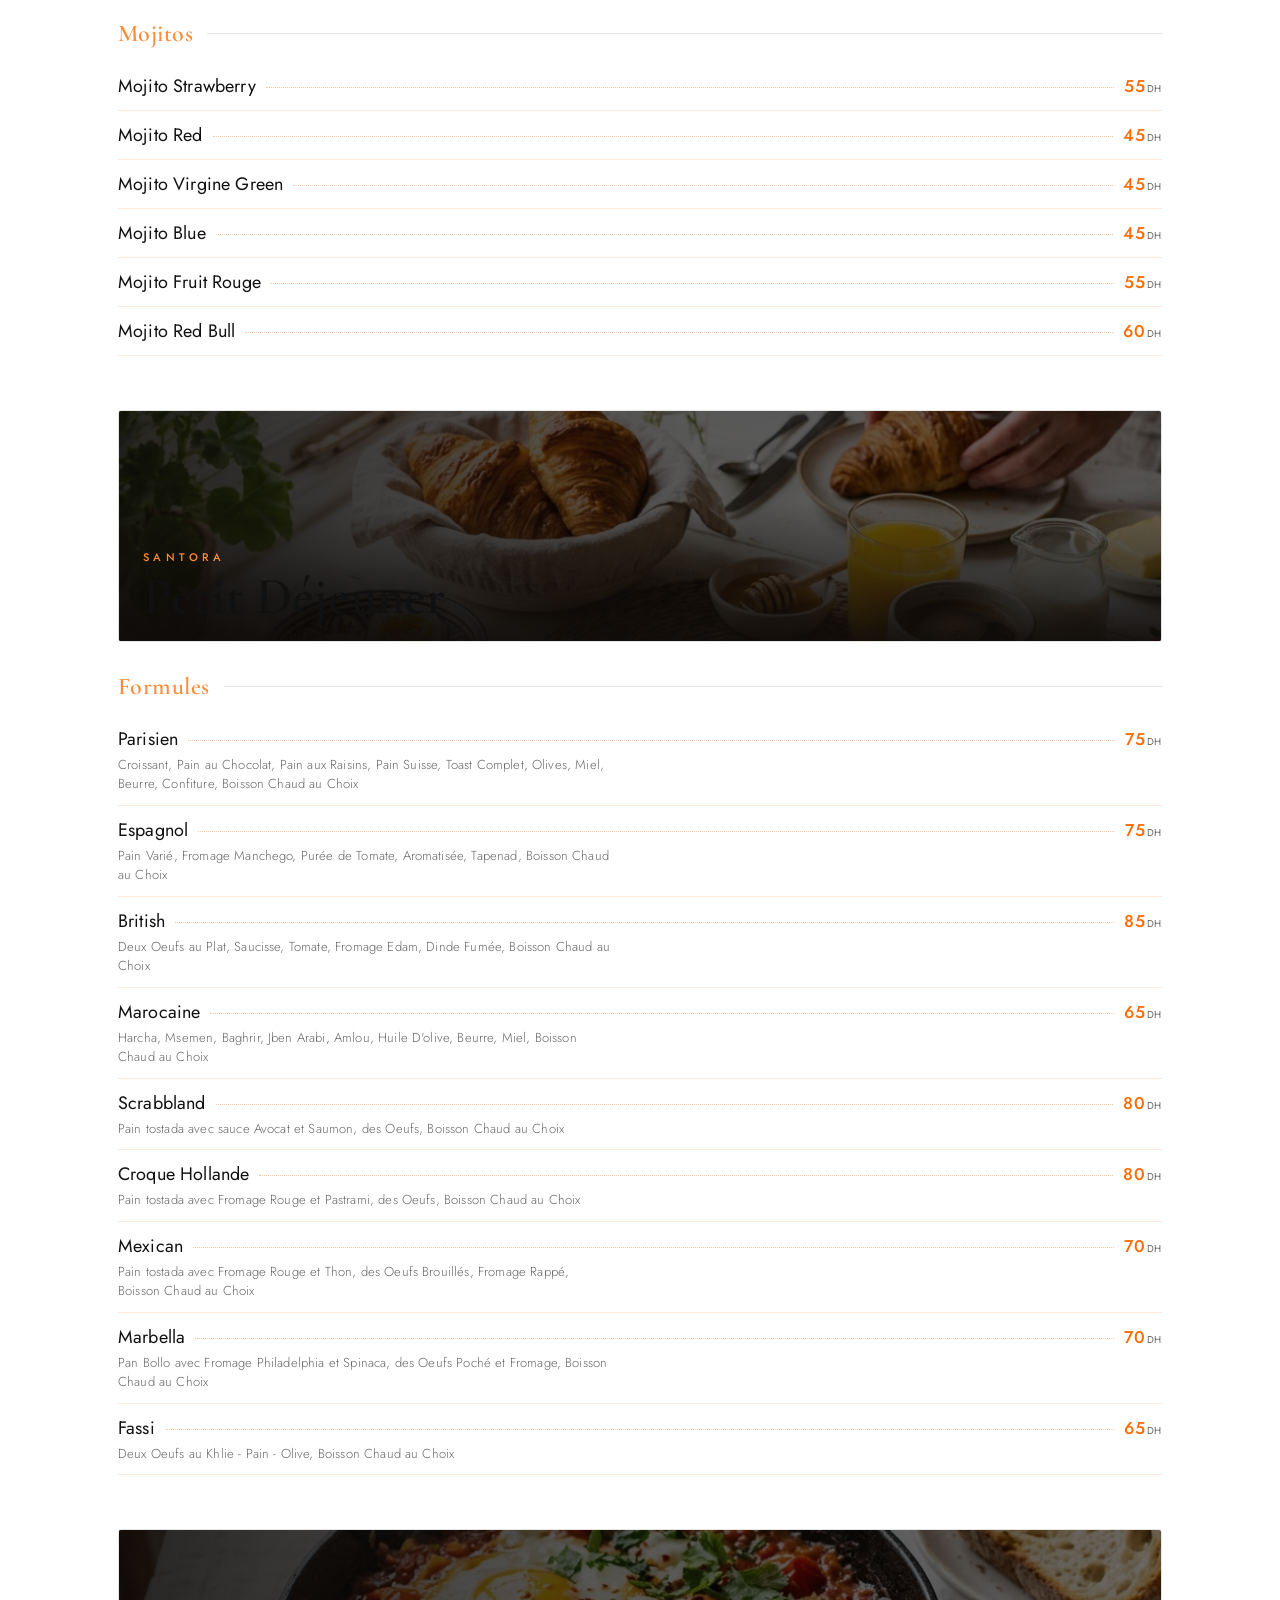
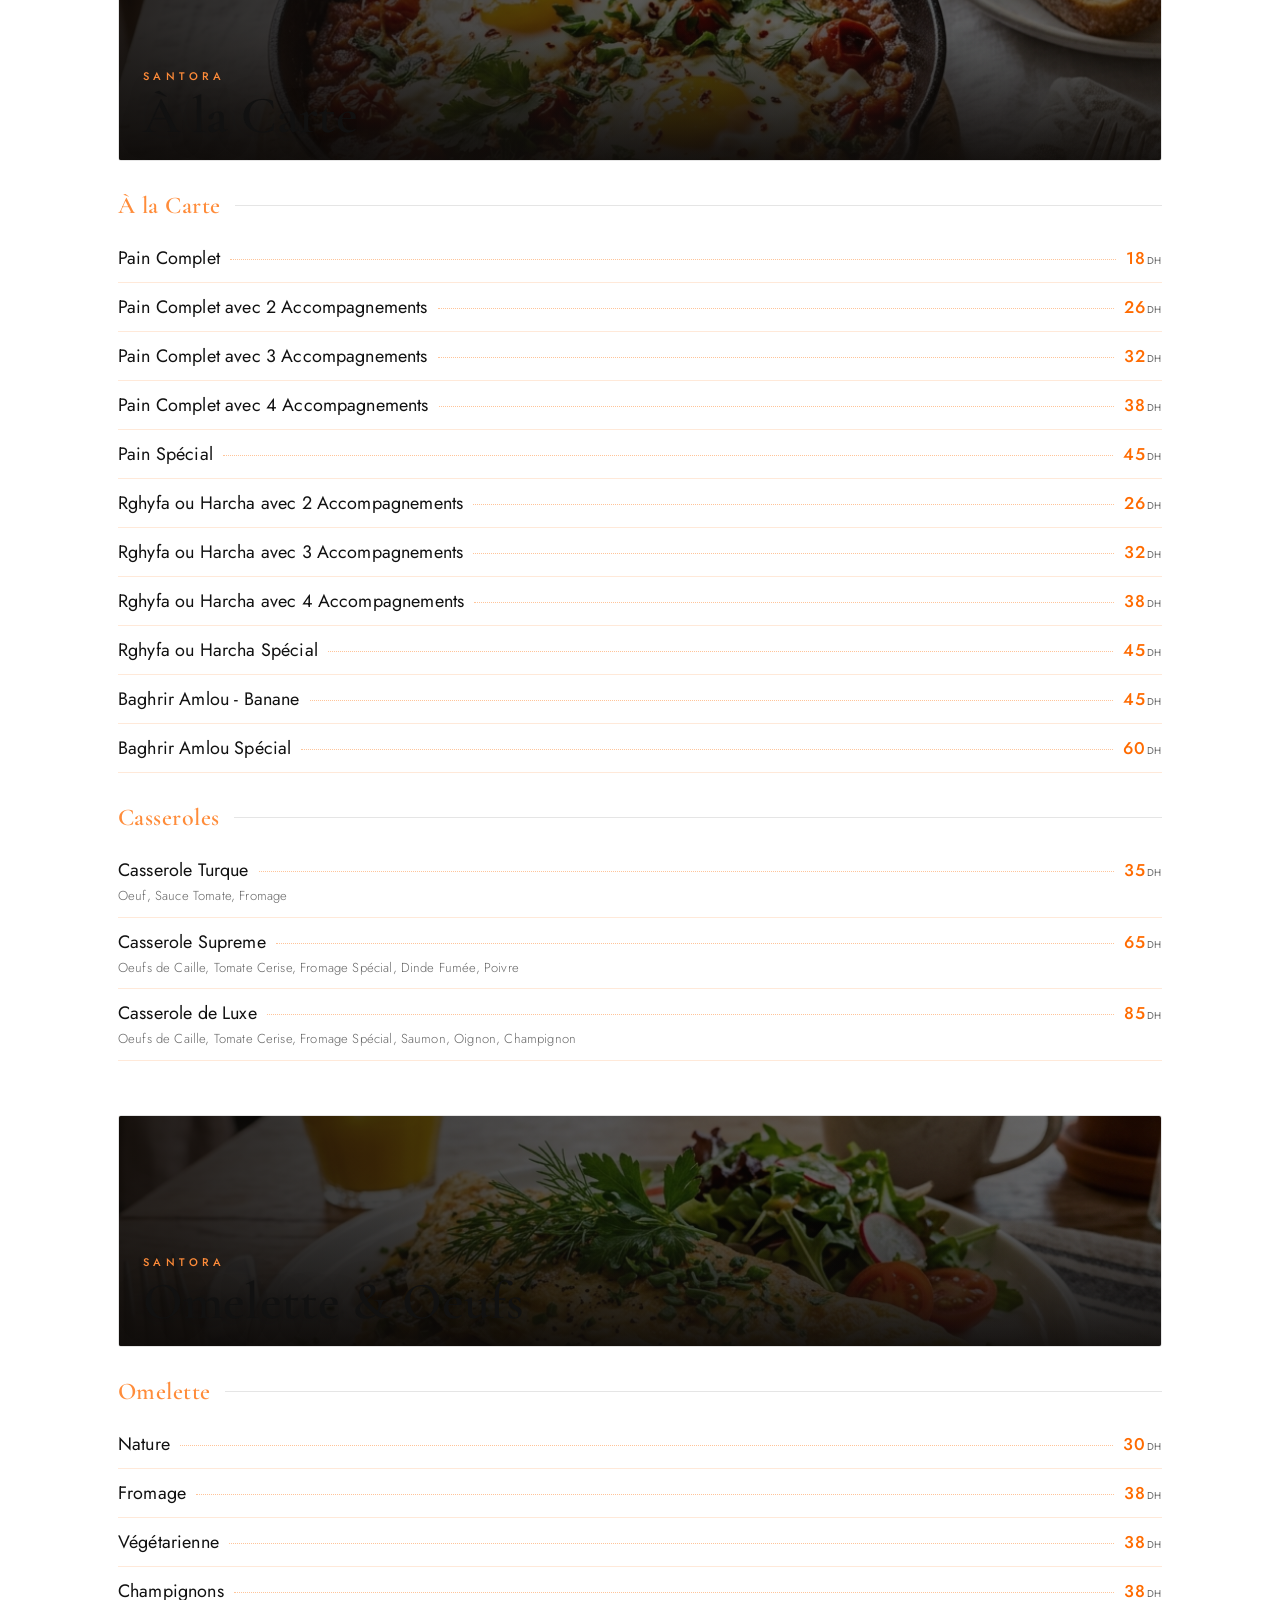
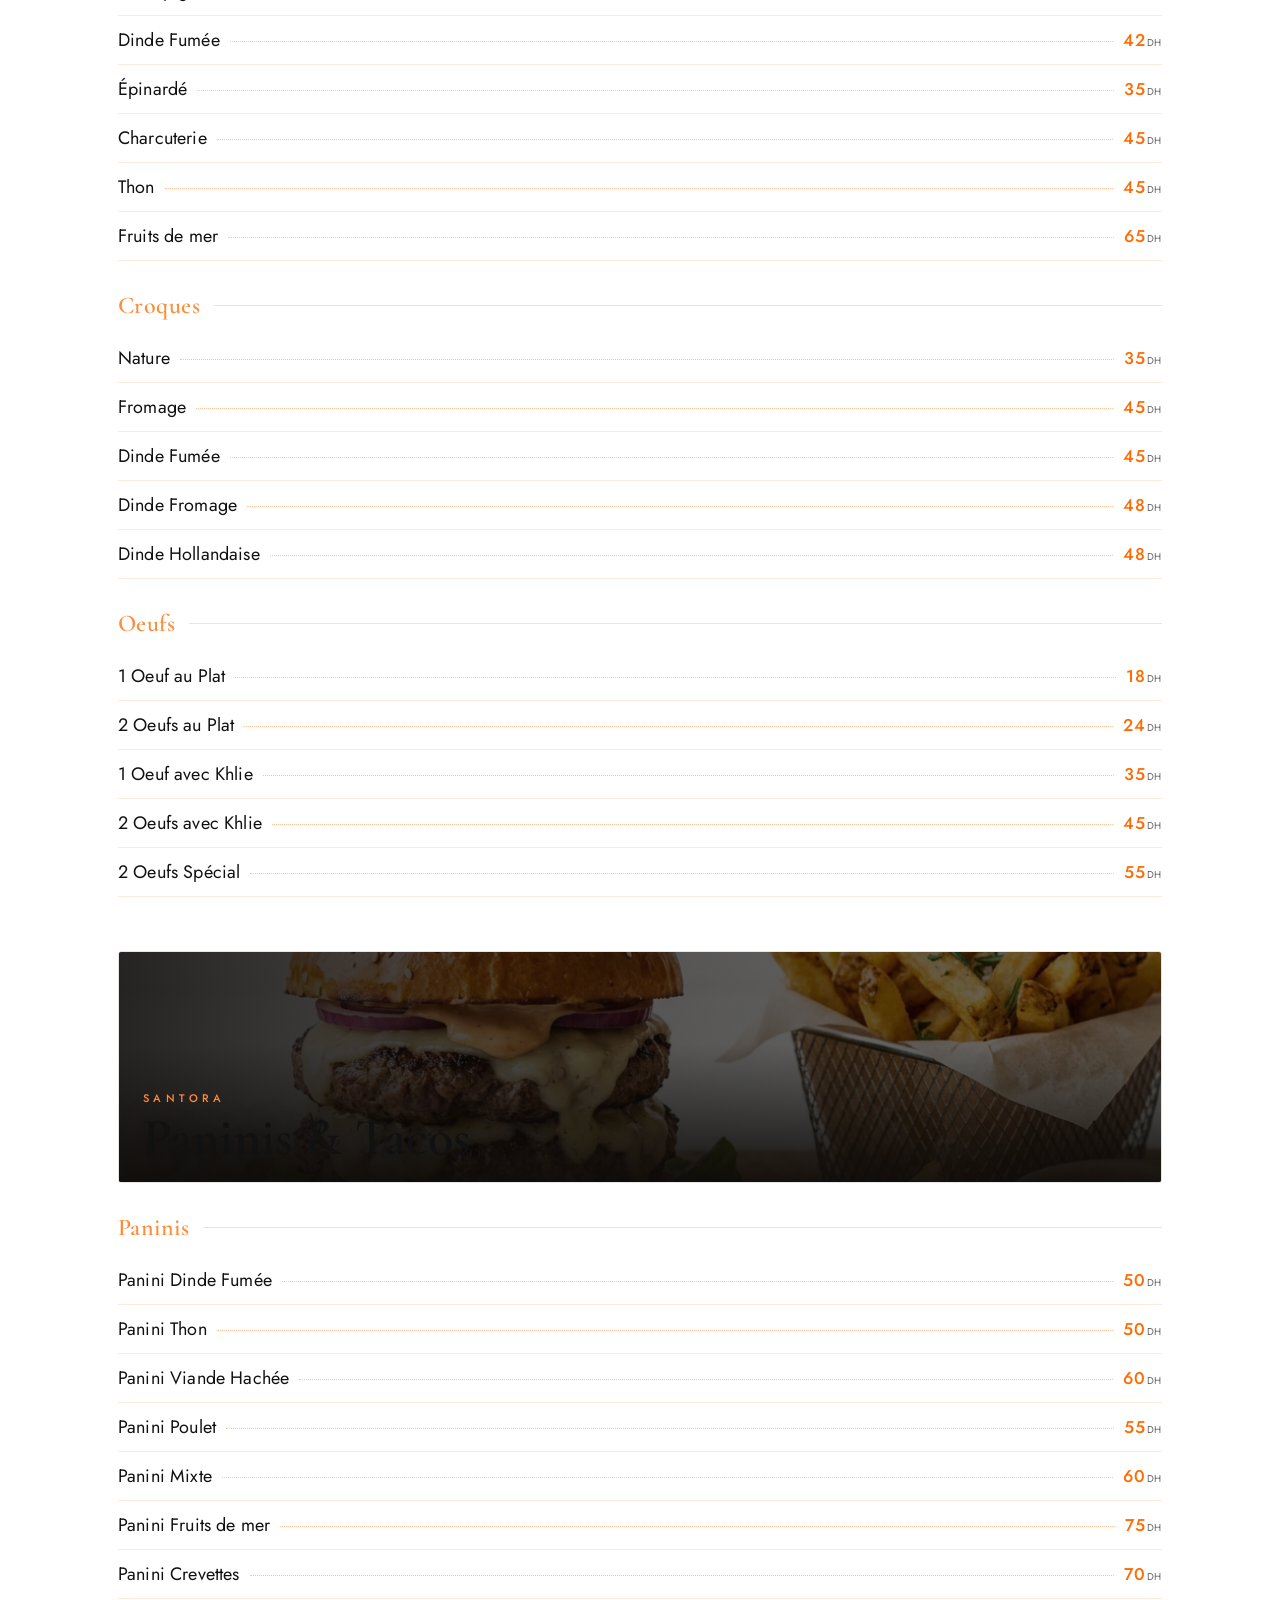
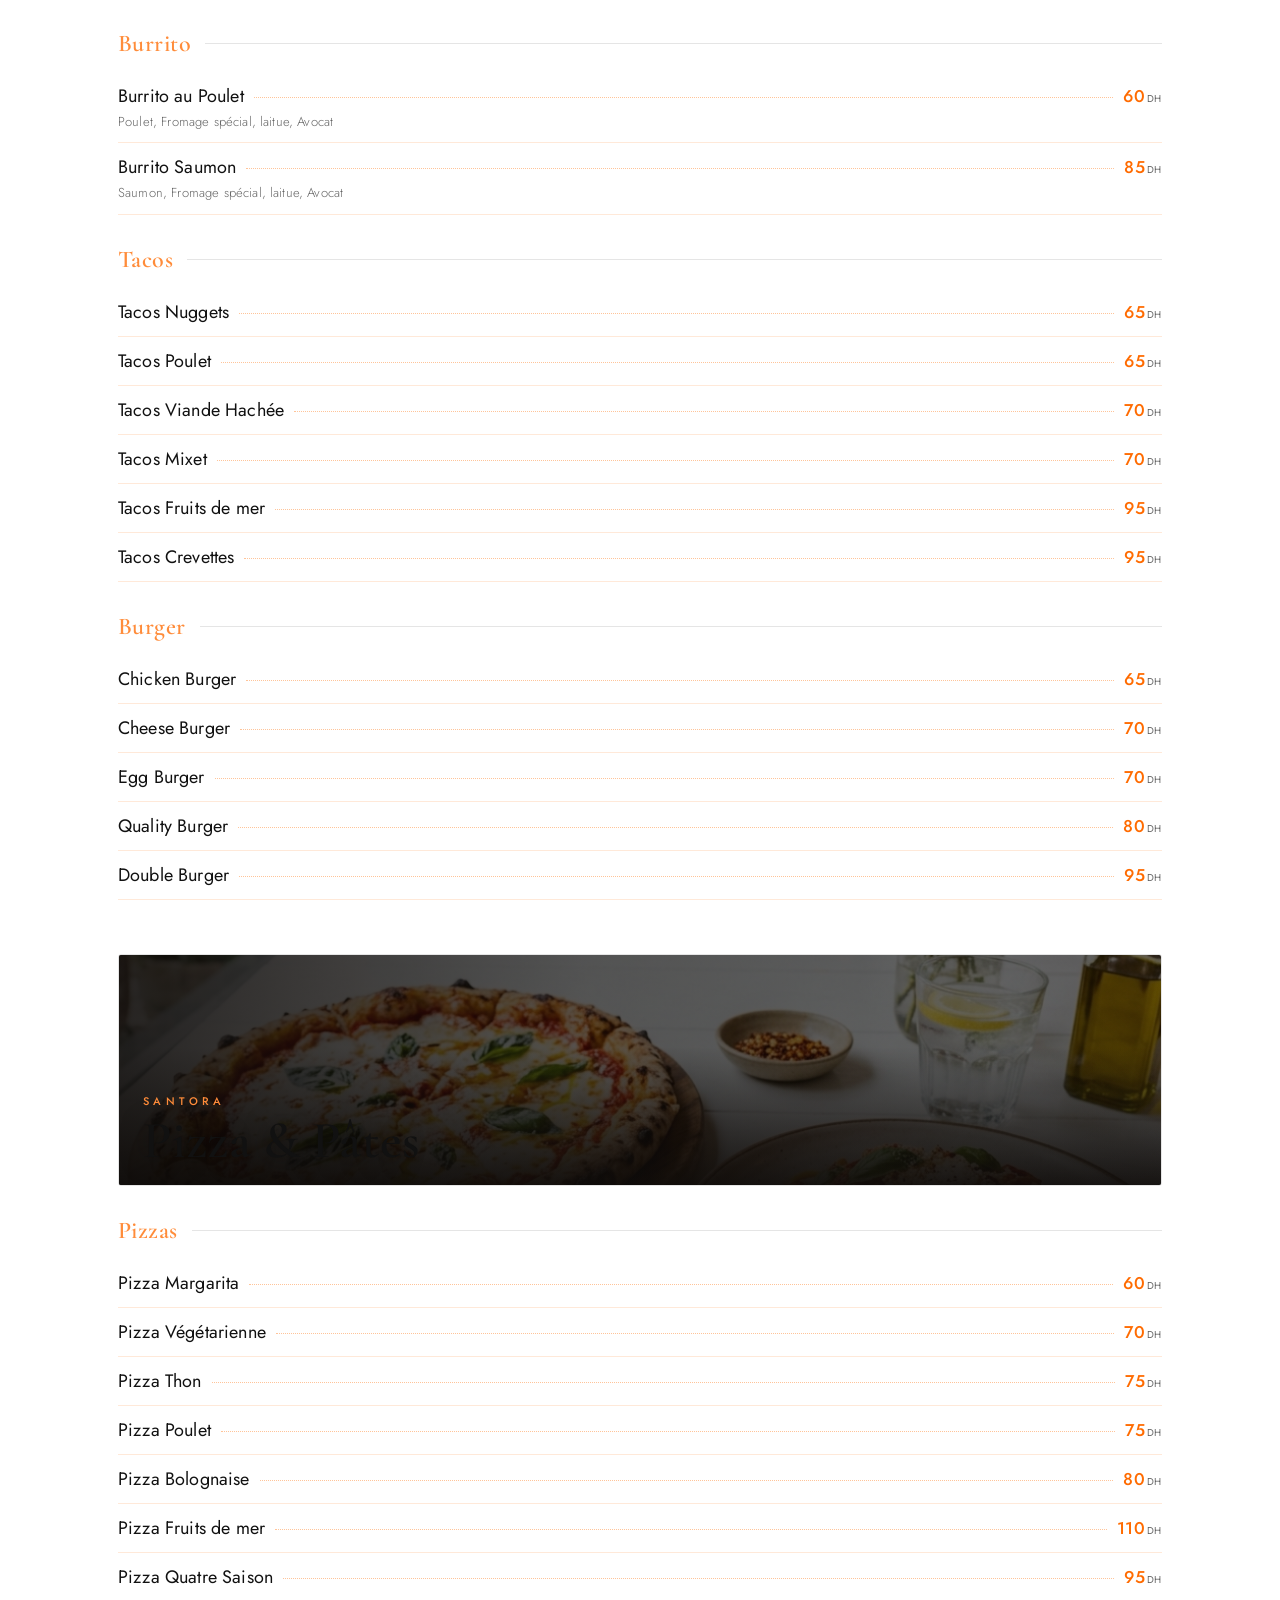
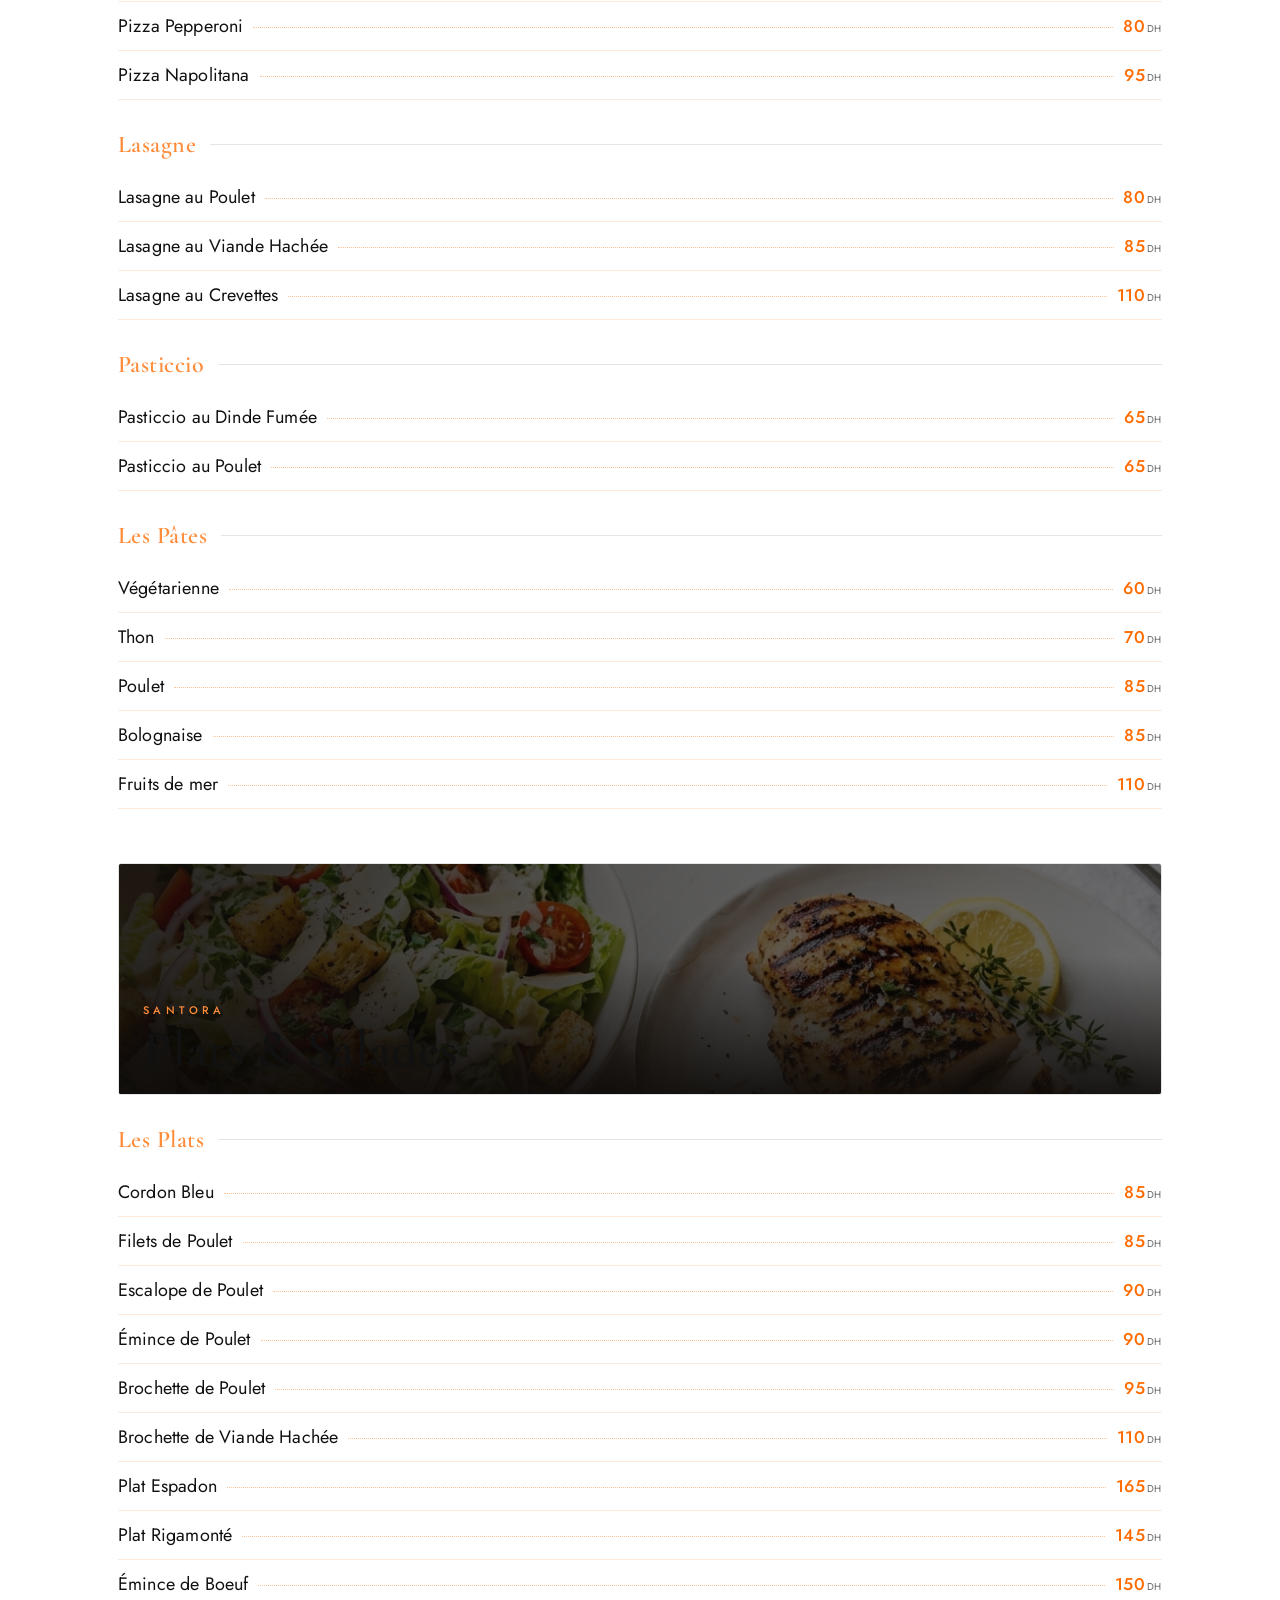
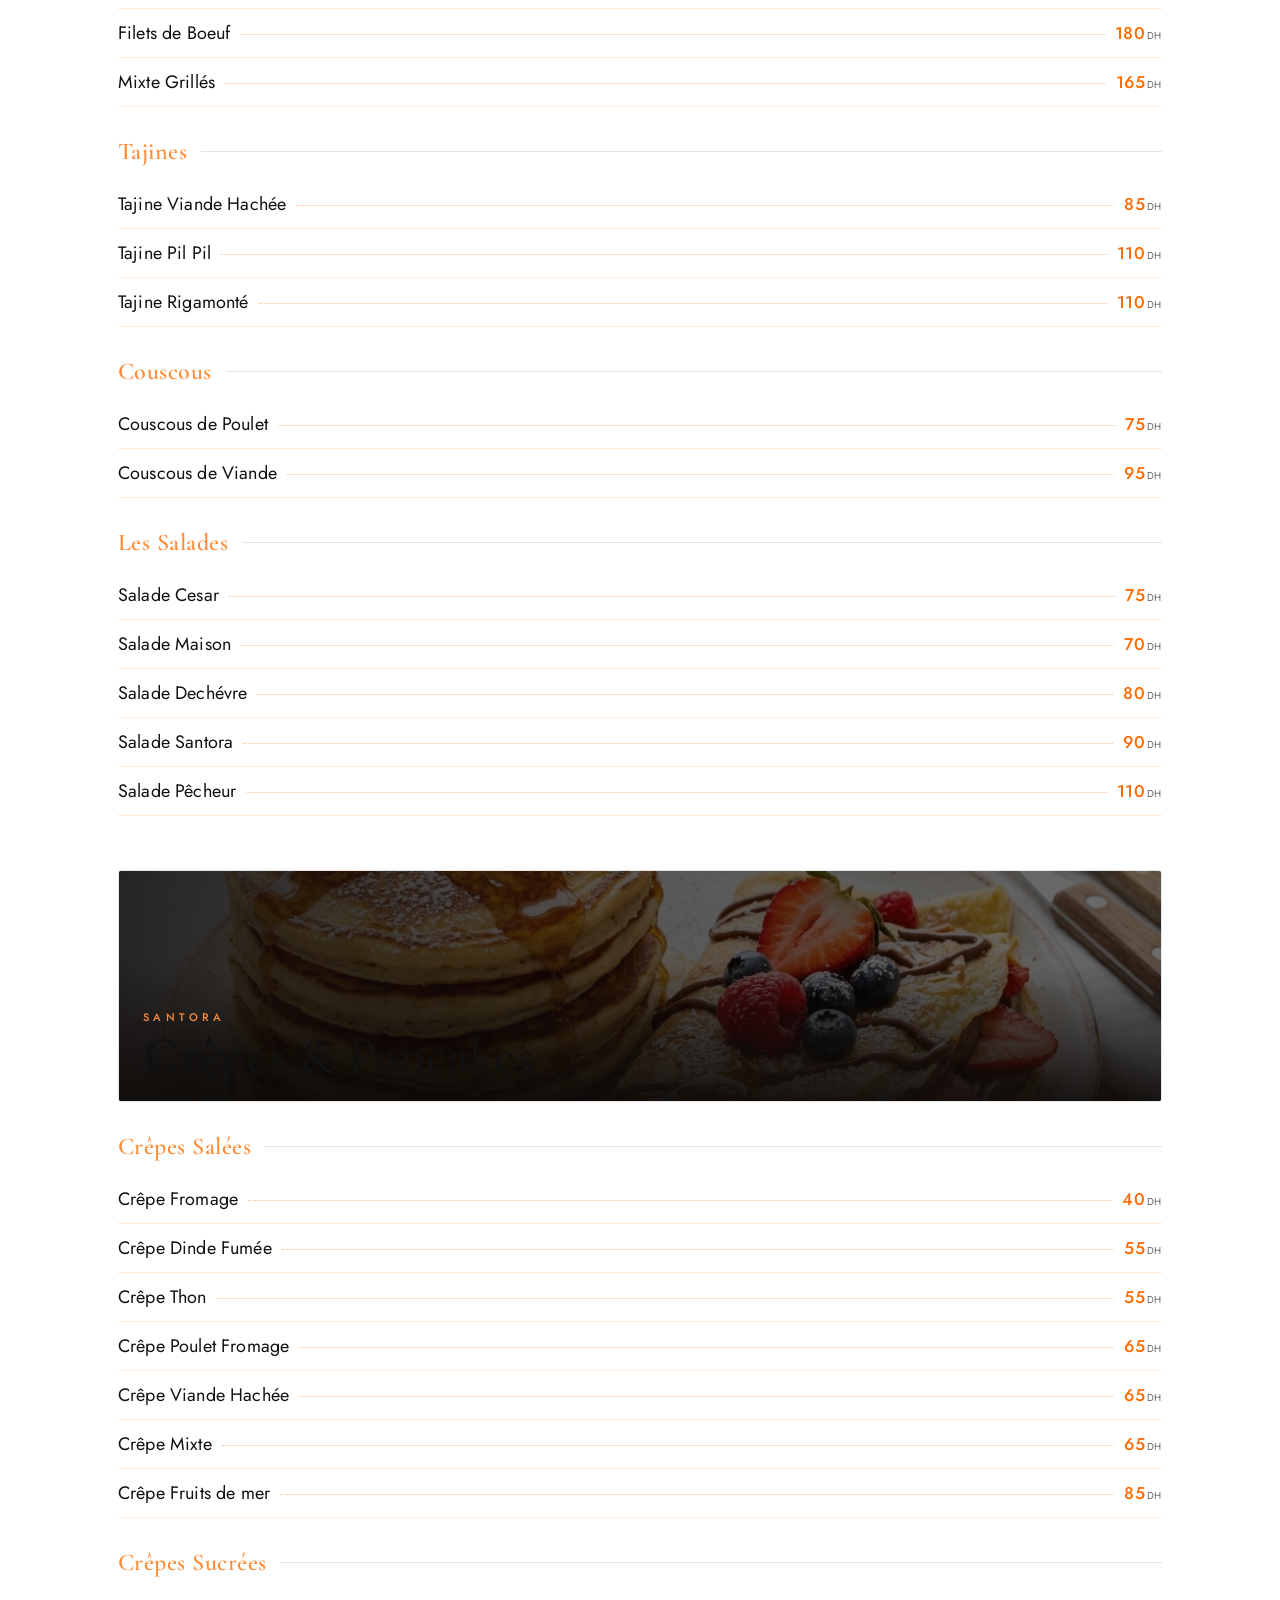
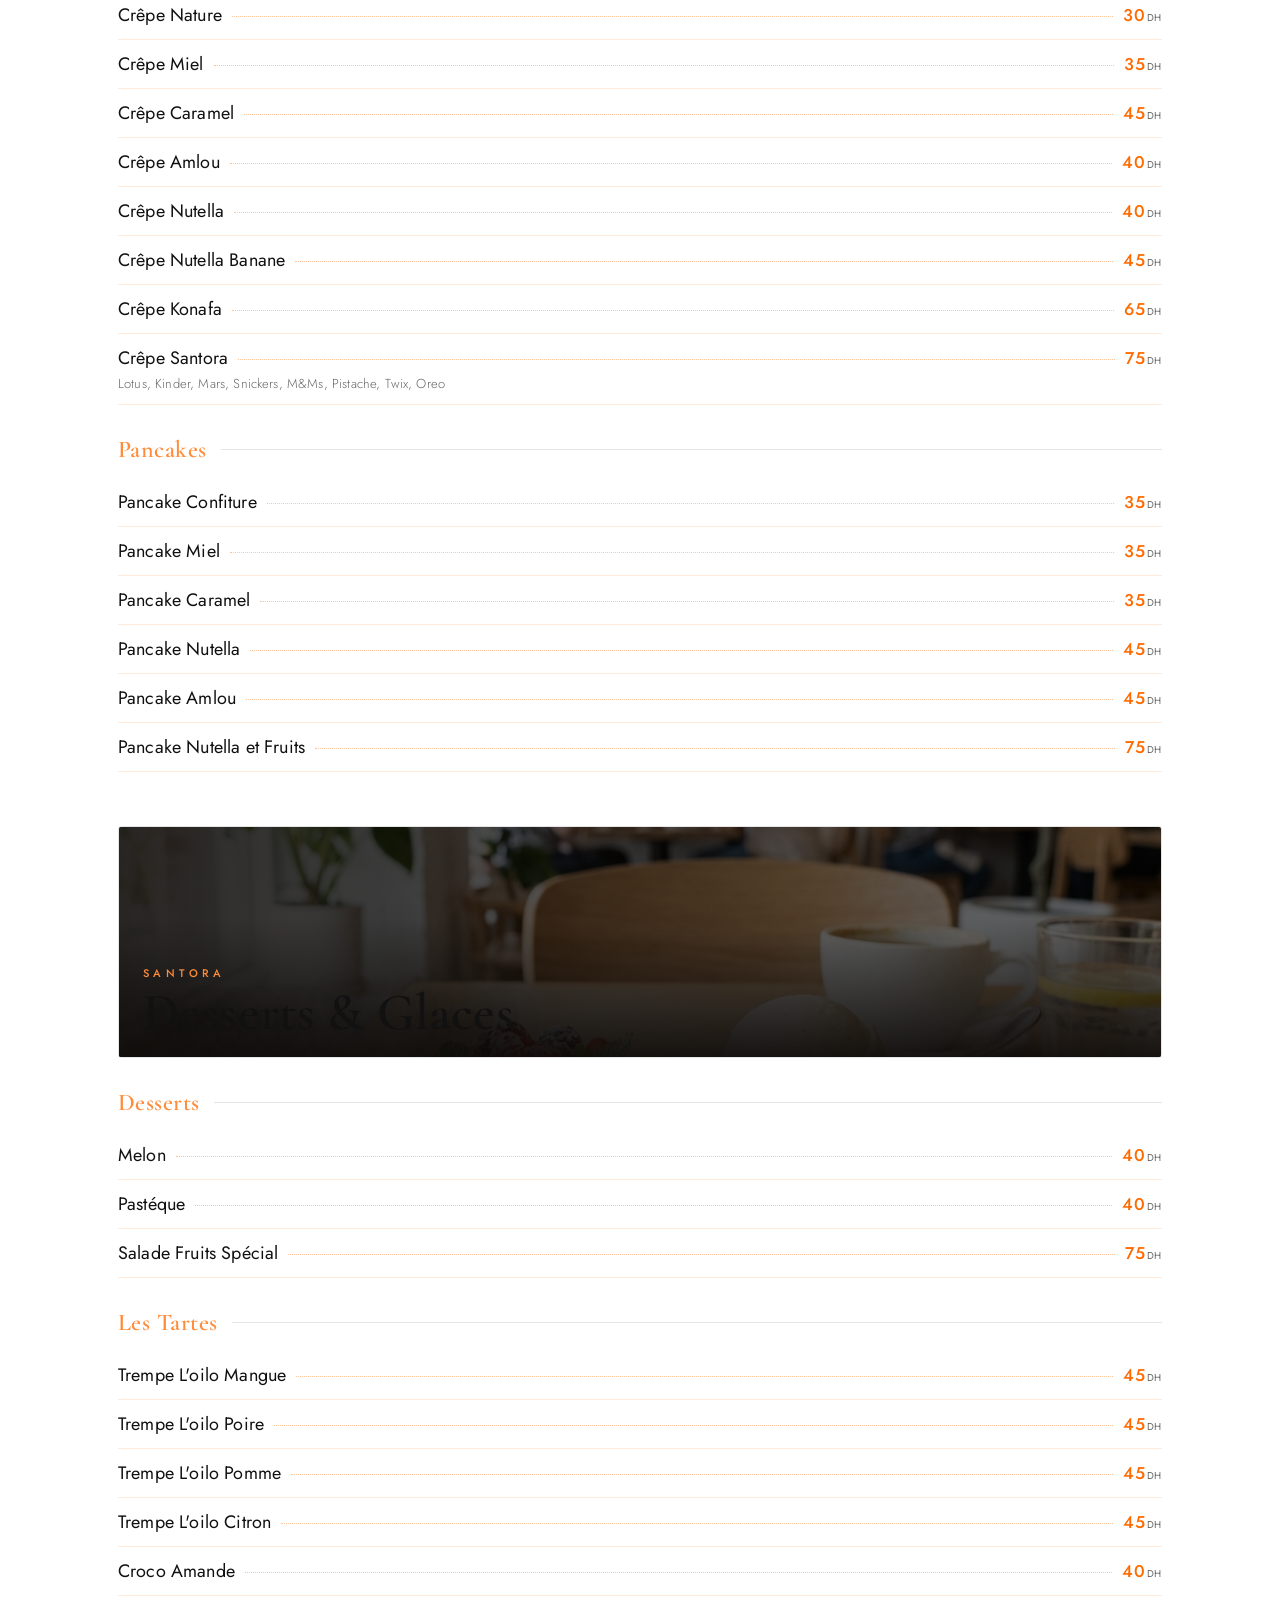
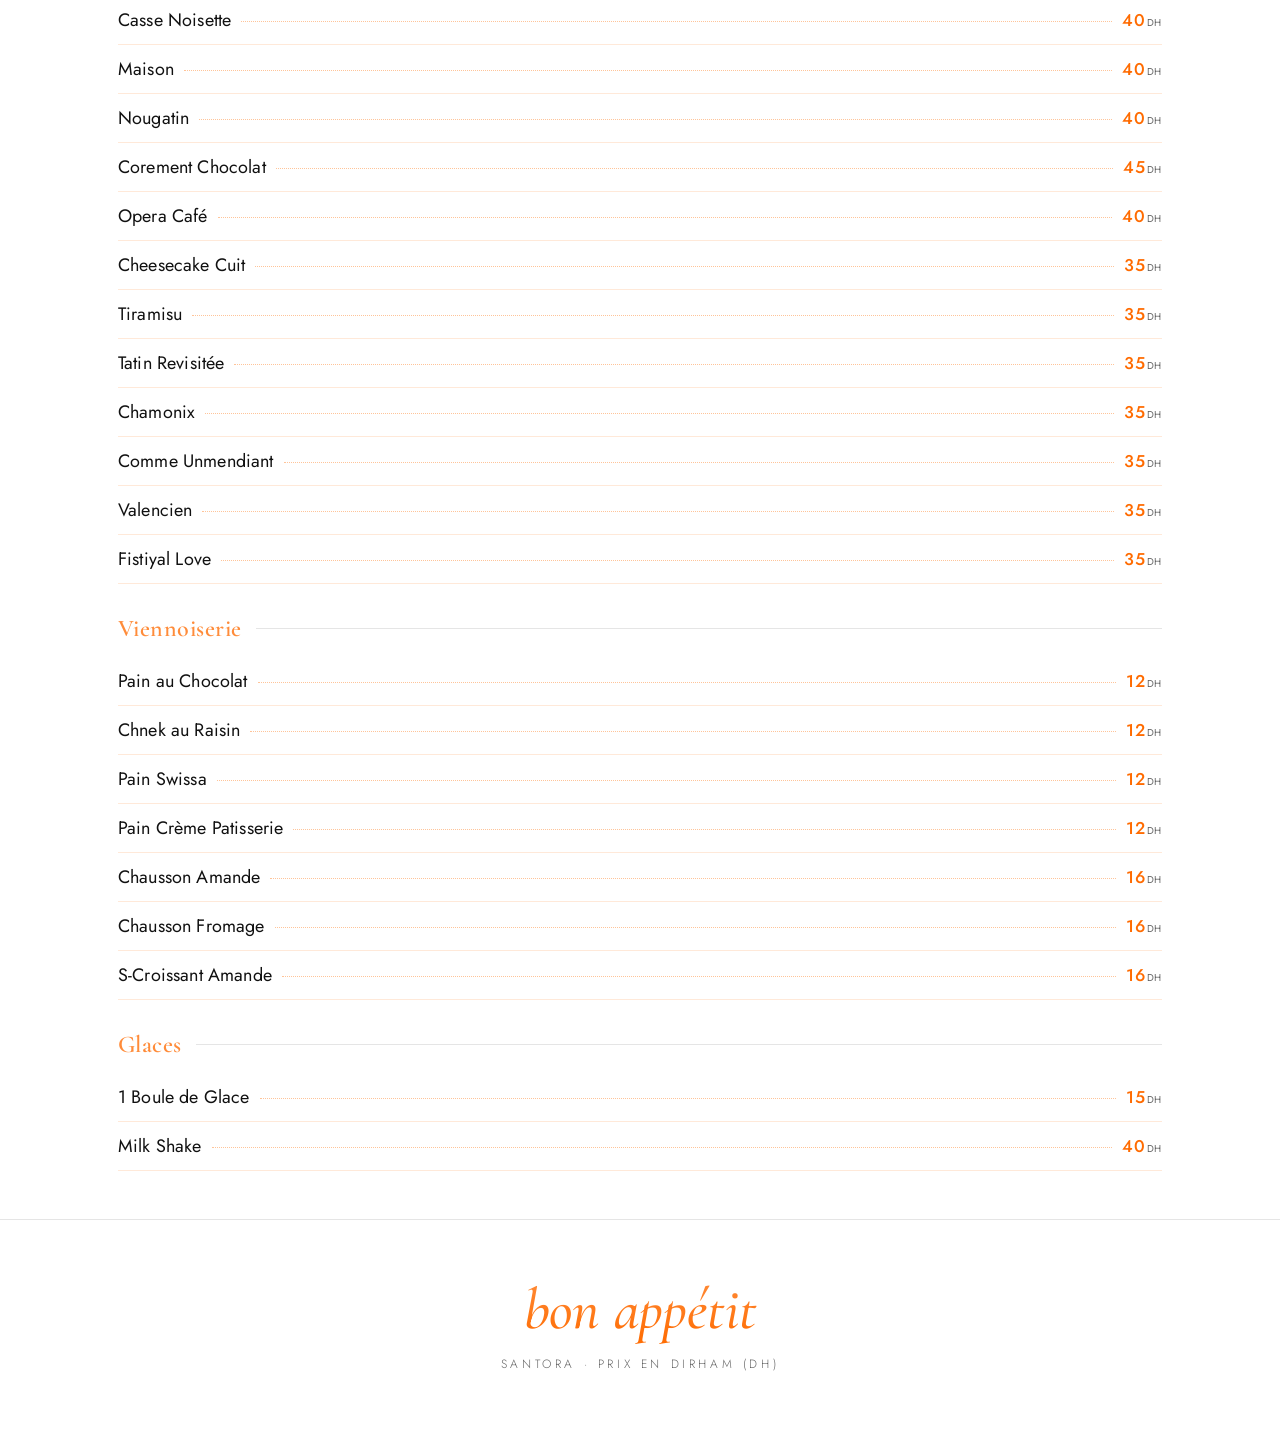
==== commit f35fa6f9: "Migrate to modular light theme with custom images" ====
--- a/index.html
+++ b/index.html
@@ -1,997 +1,43 @@
 <!DOCTYPE html>
-<html lang="fr">
+<html lang="fr" dir="ltr">
 <head>
-    <meta charset="UTF-8">
-    <meta name="viewport" content="width=device-width, initial-scale=1.0">
-    <title>Santora — Menu Digital</title>
-    <meta name="description" content="Découvrez le menu de Santora : poissons frais, petit déjeuner, fast food, jus pressés, mojitos et desserts. Une expérience culinaire unique.">
-    <link rel="preconnect" href="https://fonts.googleapis.com">
-    <link rel="preconnect" href="https://fonts.gstatic.com" crossorigin>
-    <link href="https://fonts.googleapis.com/css2?family=Playfair+Display:ital,wght@0,400;0,500;0,600;0,700;1,400;1,500&family=Inter:wght@300;400;500;600&family=Dancing+Script:wght@400;500;600;700&display=swap" rel="stylesheet">
-    <link rel="stylesheet" href="style.css">
+<meta charset="utf-8">
+<meta name="viewport" content="width=device-width, initial-scale=1, viewport-fit=cover">
+<title>Santora — Menu</title>
+<link rel="preconnect" href="https://fonts.googleapis.com">
+<link rel="preconnect" href="https://fonts.gstatic.com" crossorigin>
+<link href="https://fonts.googleapis.com/css2?family=Cormorant+Garamond:ital,wght@0,400;0,500;0,600;1,500&family=Jost:wght@300;400;500;600&family=Cairo:wght@400;500;600;700&display=swap" rel="stylesheet">
+<link rel="stylesheet" href="style.css">
 </head>
-<body>
+<body dir="ltr">
 
-    <!-- Loader -->
-    <div class="loader" id="loader">
-        <div class="loader-content">
-            <div class="loader-logo">S</div>
-            <div class="loader-text">Santora</div>
-            <div class="loader-bar"><div class="loader-bar-fill"></div></div>
-        </div>
-    </div>
+<div class="langbar"><div class="inner" id="langbar"></div></div>
 
-    <!-- Hero Section -->
-    <header class="hero" id="hero">
-        <div class="hero-overlay"></div>
-        <div class="hero-particles" id="particles"></div>
-        <div class="hero-content">
-            <div class="hero-badge">✦ Restaurant & Café ✦</div>
-            <h1 class="hero-title">Santora</h1>
-            <p class="hero-subtitle">Notre Menu</p>
-            <div class="hero-divider">
-                <span class="divider-line"></span>
-                <span class="divider-icon">◆</span>
-                <span class="divider-line"></span>
-            </div>
-            <p class="hero-tagline">Une expérience culinaire inoubliable</p>
-            <a href="#menu" class="hero-cta" id="ctaBtn">
-                <span>Découvrir le Menu</span>
-                <svg width="20" height="20" viewBox="0 0 24 24" fill="none" stroke="currentColor" stroke-width="2">
-                    <path d="M12 5v14M5 12l7 7 7-7"/>
-                </svg>
-            </a>
-        </div>
-    </header>
+<header class="hero">
+  <div class="eyebrow" id="eyebrow"></div>
+  <h1 class="brand">S<span class="a">a</span>ntora</h1>
+  <div class="tagline" id="tagline"></div>
+  <div class="rule"></div>
+</header>
 
-    <!-- Navigation -->
-    <nav class="nav" id="nav">
-        <div class="nav-inner">
-            <a href="#hero" class="nav-logo">Santora</a>
-            <div class="nav-categories" id="navCategories">
-                <button class="nav-btn active" data-target="petit-dejeuner">Petit Déjeuner</button>
-                <button class="nav-btn" data-target="a-la-carte">À la Carte</button>
-                <button class="nav-btn" data-target="poisson-chaud">Poisson Chaud</button>
-                <button class="nav-btn" data-target="poisson-franc-jus">Poisson Franc Jus</button>
-                <button class="nav-btn" data-target="calais-sauce">Calais Sauce</button>
-                <button class="nav-btn" data-target="fast-food">Fast Food</button>
-                <button class="nav-btn" data-target="jus-presses">Jus Pressés</button>
-                <button class="nav-btn" data-target="mojitos">Mojitos</button>
-                <button class="nav-btn" data-target="desserts">Desserts</button>
-            </div>
-        </div>
-    </nav>
+<div class="searchbar"><div class="wrap">
+  <input id="q" type="search" autocomplete="off">
+  <svg viewBox="0 0 24 24"><circle cx="11" cy="11" r="7"/><line x1="16.5" y1="16.5" x2="21" y2="21"/></svg>
+</div></div>
 
-    <!-- Menu Sections -->
-    <main class="menu" id="menu">
+<nav class="nav"><div class="chips" id="chips"></div></nav>
 
-        <!-- ═══════════════ PETIT DÉJEUNER ═══════════════ -->
-        <section class="menu-section" id="petit-dejeuner">
-            <div class="section-header">
-                <span class="section-icon">☀️</span>
-                <h2 class="section-title">Petit Déjeuner</h2>
-                <p class="section-desc">Commencez votre journée avec nos délicieux petits déjeuners</p>
-                <div class="section-divider"></div>
-            </div>
-            <div class="menu-grid">
-                <div class="menu-item" data-aos>
-                    <div class="item-content">
-                        <div class="item-header">
-                            <h3 class="item-name">Petit Déjeuner Santora</h3>
-                            <span class="item-price">45 <small>DH</small></span>
-                        </div>
-                        <span class="item-dots"></span>
-                        <p class="item-desc">Msemen, baghrir, pain, beurre, confiture, miel, huile d'olive, fromage, thé ou café</p>
-                        <span class="item-tag">Populaire</span>
-                    </div>
-                </div>
-                <div class="menu-item" data-aos>
-                    <div class="item-content">
-                        <div class="item-header">
-                            <h3 class="item-name">Petit Déjeuner Express</h3>
-                            <span class="item-price">30 <small>DH</small></span>
-                        </div>
-                        <span class="item-dots"></span>
-                        <p class="item-desc">Pain, beurre, confiture, fromage, thé ou café</p>
-                    </div>
-                </div>
-                <div class="menu-item" data-aos>
-                    <div class="item-content">
-                        <div class="item-header">
-                            <h3 class="item-name">Crêpe Nature</h3>
-                            <span class="item-price">15 <small>DH</small></span>
-                        </div>
-                        <span class="item-dots"></span>
-                        <p class="item-desc">Crêpe fraîche servie avec miel ou confiture</p>
-                    </div>
-                </div>
-                <div class="menu-item" data-aos>
-                    <div class="item-content">
-                        <div class="item-header">
-                            <h3 class="item-name">Crêpe au Chocolat</h3>
-                            <span class="item-price">20 <small>DH</small></span>
-                        </div>
-                        <span class="item-dots"></span>
-                        <p class="item-desc">Crêpe garnie de chocolat fondu et noisettes</p>
-                    </div>
-                </div>
-                <div class="menu-item" data-aos>
-                    <div class="item-content">
-                        <div class="item-header">
-                            <h3 class="item-name">Msemen</h3>
-                            <span class="item-price">8 <small>DH</small></span>
-                        </div>
-                        <span class="item-dots"></span>
-                        <p class="item-desc">Msemen fait maison, croustillant et doré</p>
-                    </div>
-                </div>
-                <div class="menu-item" data-aos>
-                    <div class="item-content">
-                        <div class="item-header">
-                            <h3 class="item-name">Baghrir</h3>
-                            <span class="item-price">8 <small>DH</small></span>
-                        </div>
-                        <span class="item-dots"></span>
-                        <p class="item-desc">Crêpe mille trous servie avec beurre et miel</p>
-                    </div>
-                </div>
-            </div>
+<main class="wrap" id="menu"></main>
+<div class="empty" id="empty"></div>
 
-            <!-- Omelettes Sub-section -->
-            <div class="subsection">
-                <h3 class="subsection-title">
-                    <span class="subsection-icon">🥚</span>
-                    Omelettes
-                </h3>
-                <div class="menu-grid">
-                    <div class="menu-item" data-aos>
-                        <div class="item-content">
-                            <div class="item-header">
-                                <h3 class="item-name">Omelette Nature</h3>
-                                <span class="item-price">18 <small>DH</small></span>
-                            </div>
-                            <span class="item-dots"></span>
-                            <p class="item-desc">Omelette classique aux fines herbes</p>
-                        </div>
-                    </div>
-                    <div class="menu-item" data-aos>
-                        <div class="item-content">
-                            <div class="item-header">
-                                <h3 class="item-name">Omelette Fromage</h3>
-                                <span class="item-price">22 <small>DH</small></span>
-                            </div>
-                            <span class="item-dots"></span>
-                            <p class="item-desc">Omelette garnie de fromage fondant</p>
-                        </div>
-                    </div>
-                    <div class="menu-item" data-aos>
-                        <div class="item-content">
-                            <div class="item-header">
-                                <h3 class="item-name">Omelette Mixte</h3>
-                                <span class="item-price">28 <small>DH</small></span>
-                            </div>
-                            <span class="item-dots"></span>
-                            <p class="item-desc">Omelette aux légumes, fromage et champignons</p>
-                        </div>
-                    </div>
-                    <div class="menu-item" data-aos>
-                        <div class="item-content">
-                            <div class="item-header">
-                                <h3 class="item-name">Omelette Berbère</h3>
-                                <span class="item-price">30 <small>DH</small></span>
-                            </div>
-                            <span class="item-dots"></span>
-                            <p class="item-desc">Omelette aux tomates, poivrons, oignons et épices</p>
-                            <span class="item-tag">Chef</span>
-                        </div>
-                    </div>
-                </div>
-            </div>
-        </section>
+<footer class="foot">
+  <div class="ba">bon appétit</div>
+  <div class="meta" id="footmeta"></div>
+</footer>
 
-        <!-- ═══════════════ À LA CARTE ═══════════════ -->
-        <section class="menu-section" id="a-la-carte">
-            <div class="section-header">
-                <span class="section-icon">🍽️</span>
-                <h2 class="section-title">À la Carte</h2>
-                <p class="section-desc">Nos plats signatures préparés avec passion</p>
-                <div class="section-divider"></div>
-            </div>
-            <div class="menu-grid">
-                <div class="menu-item" data-aos>
-                    <div class="item-content">
-                        <div class="item-header">
-                            <h3 class="item-name">Tajine Poulet</h3>
-                            <span class="item-price">55 <small>DH</small></span>
-                        </div>
-                        <span class="item-dots"></span>
-                        <p class="item-desc">Tajine de poulet aux olives et citron confit</p>
-                        <span class="item-tag">Populaire</span>
-                    </div>
-                </div>
-                <div class="menu-item" data-aos>
-                    <div class="item-content">
-                        <div class="item-header">
-                            <h3 class="item-name">Tajine Kefta</h3>
-                            <span class="item-price">50 <small>DH</small></span>
-                        </div>
-                        <span class="item-dots"></span>
-                        <p class="item-desc">Boulettes de viande hachée en sauce tomate aux œufs</p>
-                    </div>
-                </div>
-                <div class="menu-item" data-aos>
-                    <div class="item-content">
-                        <div class="item-header">
-                            <h3 class="item-name">Tajine Viande</h3>
-                            <span class="item-price">65 <small>DH</small></span>
-                        </div>
-                        <span class="item-dots"></span>
-                        <p class="item-desc">Tajine de viande aux pruneaux et amandes grillées</p>
-                    </div>
-                </div>
-                <div class="menu-item" data-aos>
-                    <div class="item-content">
-                        <div class="item-header">
-                            <h3 class="item-name">Couscous Vendredi</h3>
-                            <span class="item-price">60 <small>DH</small></span>
-                        </div>
-                        <span class="item-dots"></span>
-                        <p class="item-desc">Couscous aux sept légumes et viande tendre</p>
-                        <span class="item-tag">Spécial</span>
-                    </div>
-                </div>
-                <div class="menu-item" data-aos>
-                    <div class="item-content">
-                        <div class="item-header">
-                            <h3 class="item-name">Brochettes Mixtes</h3>
-                            <span class="item-price">60 <small>DH</small></span>
-                        </div>
-                        <span class="item-dots"></span>
-                        <p class="item-desc">Brochettes de poulet et viande grillées, servies avec frites</p>
-                    </div>
-                </div>
-                <div class="menu-item" data-aos>
-                    <div class="item-content">
-                        <div class="item-header">
-                            <h3 class="item-name">Poulet Rôti</h3>
-                            <span class="item-price">45 <small>DH</small></span>
-                        </div>
-                        <span class="item-dots"></span>
-                        <p class="item-desc">Demi poulet rôti aux herbes avec frites et salade</p>
-                    </div>
-                </div>
-                <div class="menu-item" data-aos>
-                    <div class="item-content">
-                        <div class="item-header">
-                            <h3 class="item-name">Salade Santora</h3>
-                            <span class="item-price">35 <small>DH</small></span>
-                        </div>
-                        <span class="item-dots"></span>
-                        <p class="item-desc">Salade fraîche composée de saison</p>
-                    </div>
-                </div>
-                <div class="menu-item" data-aos>
-                    <div class="item-content">
-                        <div class="item-header">
-                            <h3 class="item-name">Soupe du Jour</h3>
-                            <span class="item-price">20 <small>DH</small></span>
-                        </div>
-                        <span class="item-dots"></span>
-                        <p class="item-desc">Soupe fraîche préparée quotidiennement</p>
-                    </div>
-                </div>
-            </div>
-        </section>
+<button class="up" id="up" aria-label="Top">↑</button>
 
-        <!-- ═══════════════ POISSON CHAUD ═══════════════ -->
-        <section class="menu-section" id="poisson-chaud">
-            <div class="section-header">
-                <span class="section-icon">🐟</span>
-                <h2 class="section-title">Poisson Chaud</h2>
-                <p class="section-desc">Poissons frais grillés et préparés à la perfection</p>
-                <div class="section-divider"></div>
-            </div>
-            <div class="menu-grid">
-                <div class="menu-item" data-aos>
-                    <div class="item-content">
-                        <div class="item-header">
-                            <h3 class="item-name">Sole Grillée</h3>
-                            <span class="item-price">70 <small>DH</small></span>
-                        </div>
-                        <span class="item-dots"></span>
-                        <p class="item-desc">Sole entière grillée au charbon avec chermoula</p>
-                        <span class="item-tag">Chef</span>
-                    </div>
-                </div>
-                <div class="menu-item" data-aos>
-                    <div class="item-content">
-                        <div class="item-header">
-                            <h3 class="item-name">Crevettes Grillées</h3>
-                            <span class="item-price">85 <small>DH</small></span>
-                        </div>
-                        <span class="item-dots"></span>
-                        <p class="item-desc">Crevettes royales grillées à l'ail et au beurre</p>
-                        <span class="item-tag">Populaire</span>
-                    </div>
-                </div>
-                <div class="menu-item" data-aos>
-                    <div class="item-content">
-                        <div class="item-header">
-                            <h3 class="item-name">Sardines Grillées</h3>
-                            <span class="item-price">40 <small>DH</small></span>
-                        </div>
-                        <span class="item-dots"></span>
-                        <p class="item-desc">Sardines fraîches grillées avec salade et citron</p>
-                    </div>
-                </div>
-                <div class="menu-item" data-aos>
-                    <div class="item-content">
-                        <div class="item-header">
-                            <h3 class="item-name">Merlan Frit</h3>
-                            <span class="item-price">50 <small>DH</small></span>
-                        </div>
-                        <span class="item-dots"></span>
-                        <p class="item-desc">Merlan pané et frit, servi avec frites et salade</p>
-                    </div>
-                </div>
-                <div class="menu-item" data-aos>
-                    <div class="item-content">
-                        <div class="item-header">
-                            <h3 class="item-name">Calamars Grillés</h3>
-                            <span class="item-price">65 <small>DH</small></span>
-                        </div>
-                        <span class="item-dots"></span>
-                        <p class="item-desc">Calamars tendres grillés aux herbes</p>
-                    </div>
-                </div>
-                <div class="menu-item" data-aos>
-                    <div class="item-content">
-                        <div class="item-header">
-                            <h3 class="item-name">Friture Mixte</h3>
-                            <span class="item-price">75 <small>DH</small></span>
-                        </div>
-                        <span class="item-dots"></span>
-                        <p class="item-desc">Assortiment de poissons et fruits de mer frits</p>
-                    </div>
-                </div>
-            </div>
-        </section>
-
-        <!-- ═══════════════ POISSON FRANC JUS ═══════════════ -->
-        <section class="menu-section" id="poisson-franc-jus">
-            <div class="section-header">
-                <span class="section-icon">🍋</span>
-                <h2 class="section-title">Poisson Franc Jus</h2>
-                <p class="section-desc">Poissons préparés au jus naturel et citron</p>
-                <div class="section-divider"></div>
-            </div>
-            <div class="menu-grid">
-                <div class="menu-item" data-aos>
-                    <div class="item-content">
-                        <div class="item-header">
-                            <h3 class="item-name">Sole Franc Jus</h3>
-                            <span class="item-price">75 <small>DH</small></span>
-                        </div>
-                        <span class="item-dots"></span>
-                        <p class="item-desc">Sole cuite au jus de citron frais et herbes aromatiques</p>
-                        <span class="item-tag">Chef</span>
-                    </div>
-                </div>
-                <div class="menu-item" data-aos>
-                    <div class="item-content">
-                        <div class="item-header">
-                            <h3 class="item-name">Crevettes Franc Jus</h3>
-                            <span class="item-price">90 <small>DH</small></span>
-                        </div>
-                        <span class="item-dots"></span>
-                        <p class="item-desc">Crevettes au jus naturel, ail et persil frais</p>
-                    </div>
-                </div>
-                <div class="menu-item" data-aos>
-                    <div class="item-content">
-                        <div class="item-header">
-                            <h3 class="item-name">Calamars Franc Jus</h3>
-                            <span class="item-price">70 <small>DH</small></span>
-                        </div>
-                        <span class="item-dots"></span>
-                        <p class="item-desc">Calamars mijotés au jus frais avec oignons</p>
-                    </div>
-                </div>
-                <div class="menu-item" data-aos>
-                    <div class="item-content">
-                        <div class="item-header">
-                            <h3 class="item-name">Loup de Mer Franc Jus</h3>
-                            <span class="item-price">95 <small>DH</small></span>
-                        </div>
-                        <span class="item-dots"></span>
-                        <p class="item-desc">Loup de mer frais au jus de citron et câpres</p>
-                        <span class="item-tag">Premium</span>
-                    </div>
-                </div>
-            </div>
-        </section>
-
-        <!-- ═══════════════ CALAIS SAUCE ═══════════════ -->
-        <section class="menu-section" id="calais-sauce">
-            <div class="section-header">
-                <span class="section-icon">🍲</span>
-                <h2 class="section-title">Calais Sauce</h2>
-                <p class="section-desc">Nos spécialités de poissons en sauce onctueuse</p>
-                <div class="section-divider"></div>
-            </div>
-            <div class="menu-grid">
-                <div class="menu-item" data-aos>
-                    <div class="item-content">
-                        <div class="item-header">
-                            <h3 class="item-name">Crevettes Sauce Calais</h3>
-                            <span class="item-price">90 <small>DH</small></span>
-                        </div>
-                        <span class="item-dots"></span>
-                        <p class="item-desc">Crevettes en sauce crémeuse à l'ail et au citron</p>
-                        <span class="item-tag">Populaire</span>
-                    </div>
-                </div>
-                <div class="menu-item" data-aos>
-                    <div class="item-content">
-                        <div class="item-header">
-                            <h3 class="item-name">Sole Sauce Calais</h3>
-                            <span class="item-price">80 <small>DH</small></span>
-                        </div>
-                        <span class="item-dots"></span>
-                        <p class="item-desc">Sole nappée de sauce Calais aux champignons</p>
-                    </div>
-                </div>
-                <div class="menu-item" data-aos>
-                    <div class="item-content">
-                        <div class="item-header">
-                            <h3 class="item-name">Calamars Sauce Calais</h3>
-                            <span class="item-price">70 <small>DH</small></span>
-                        </div>
-                        <span class="item-dots"></span>
-                        <p class="item-desc">Calamars tendres en sauce Calais parfumée</p>
-                    </div>
-                </div>
-                <div class="menu-item" data-aos>
-                    <div class="item-content">
-                        <div class="item-header">
-                            <h3 class="item-name">Mixte Fruits de Mer</h3>
-                            <span class="item-price">110 <small>DH</small></span>
-                        </div>
-                        <span class="item-dots"></span>
-                        <p class="item-desc">Assortiment de fruits de mer en sauce Calais spéciale</p>
-                        <span class="item-tag">Chef</span>
-                    </div>
-                </div>
-            </div>
-        </section>
-
-        <!-- ═══════════════ FAST FOOD ═══════════════ -->
-        <section class="menu-section" id="fast-food">
-            <div class="section-header">
-                <span class="section-icon">🍔</span>
-                <h2 class="section-title">Fast Food</h2>
-                <p class="section-desc">Burgers, paninis, tacos, pizzas et plus encore</p>
-                <div class="section-divider"></div>
-            </div>
-
-            <!-- Burgers -->
-            <div class="subsection">
-                <h3 class="subsection-title"><span class="subsection-icon">🍔</span> Burgers</h3>
-                <div class="menu-grid">
-                    <div class="menu-item" data-aos>
-                        <div class="item-content">
-                            <div class="item-header">
-                                <h3 class="item-name">Burger Classic</h3>
-                                <span class="item-price">35 <small>DH</small></span>
-                            </div>
-                            <span class="item-dots"></span>
-                            <p class="item-desc">Steak haché, salade, tomate, oignon, sauce maison</p>
-                        </div>
-                    </div>
-                    <div class="menu-item" data-aos>
-                        <div class="item-content">
-                            <div class="item-header">
-                                <h3 class="item-name">Burger Cheese</h3>
-                                <span class="item-price">40 <small>DH</small></span>
-                            </div>
-                            <span class="item-dots"></span>
-                            <p class="item-desc">Double fromage fondu, steak, cornichons, sauce burger</p>
-                            <span class="item-tag">Populaire</span>
-                        </div>
-                    </div>
-                    <div class="menu-item" data-aos>
-                        <div class="item-content">
-                            <div class="item-header">
-                                <h3 class="item-name">Burger Santora</h3>
-                                <span class="item-price">50 <small>DH</small></span>
-                            </div>
-                            <span class="item-dots"></span>
-                            <p class="item-desc">Double steak, cheddar, bacon de dinde, sauce spéciale</p>
-                            <span class="item-tag">Chef</span>
-                        </div>
-                    </div>
-                    <div class="menu-item" data-aos>
-                        <div class="item-content">
-                            <div class="item-header">
-                                <h3 class="item-name">Burger Chicken</h3>
-                                <span class="item-price">38 <small>DH</small></span>
-                            </div>
-                            <span class="item-dots"></span>
-                            <p class="item-desc">Poulet pané croustillant, salade, mayo maison</p>
-                        </div>
-                    </div>
-                </div>
-            </div>
-
-            <!-- Paninis -->
-            <div class="subsection">
-                <h3 class="subsection-title"><span class="subsection-icon">🥖</span> Paninis</h3>
-                <div class="menu-grid">
-                    <div class="menu-item" data-aos>
-                        <div class="item-content">
-                            <div class="item-header">
-                                <h3 class="item-name">Panini Poulet</h3>
-                                <span class="item-price">30 <small>DH</small></span>
-                            </div>
-                            <span class="item-dots"></span>
-                            <p class="item-desc">Poulet grillé, fromage, légumes grillés</p>
-                        </div>
-                    </div>
-                    <div class="menu-item" data-aos>
-                        <div class="item-content">
-                            <div class="item-header">
-                                <h3 class="item-name">Panini Thon</h3>
-                                <span class="item-price">28 <small>DH</small></span>
-                            </div>
-                            <span class="item-dots"></span>
-                            <p class="item-desc">Thon, maïs, fromage fondu, salade</p>
-                        </div>
-                    </div>
-                    <div class="menu-item" data-aos>
-                        <div class="item-content">
-                            <div class="item-header">
-                                <h3 class="item-name">Panini Mixte</h3>
-                                <span class="item-price">35 <small>DH</small></span>
-                            </div>
-                            <span class="item-dots"></span>
-                            <p class="item-desc">Viande hachée, poulet, fromage, poivrons</p>
-                        </div>
-                    </div>
-                </div>
-            </div>
-
-            <!-- Tacos -->
-            <div class="subsection">
-                <h3 class="subsection-title"><span class="subsection-icon">🌮</span> Tacos</h3>
-                <div class="menu-grid">
-                    <div class="menu-item" data-aos>
-                        <div class="item-content">
-                            <div class="item-header">
-                                <h3 class="item-name">Tacos Simple</h3>
-                                <span class="item-price">30 <small>DH</small></span>
-                            </div>
-                            <span class="item-dots"></span>
-                            <p class="item-desc">Un choix de viande, frites, fromage, sauce au choix</p>
-                        </div>
-                    </div>
-                    <div class="menu-item" data-aos>
-                        <div class="item-content">
-                            <div class="item-header">
-                                <h3 class="item-name">Tacos Double</h3>
-                                <span class="item-price">40 <small>DH</small></span>
-                            </div>
-                            <span class="item-dots"></span>
-                            <p class="item-desc">Deux viandes au choix, frites, double fromage</p>
-                            <span class="item-tag">Populaire</span>
-                        </div>
-                    </div>
-                    <div class="menu-item" data-aos>
-                        <div class="item-content">
-                            <div class="item-header">
-                                <h3 class="item-name">Tacos Gratinés</h3>
-                                <span class="item-price">45 <small>DH</small></span>
-                            </div>
-                            <span class="item-dots"></span>
-                            <p class="item-desc">Tacos généreux gratinés au four, triple fromage</p>
-                        </div>
-                    </div>
-                </div>
-            </div>
-
-            <!-- Pizza -->
-            <div class="subsection">
-                <h3 class="subsection-title"><span class="subsection-icon">🍕</span> Pizza</h3>
-                <div class="menu-grid">
-                    <div class="menu-item" data-aos>
-                        <div class="item-content">
-                            <div class="item-header">
-                                <h3 class="item-name">Pizza Margherita</h3>
-                                <span class="item-price">35 <small>DH</small></span>
-                            </div>
-                            <span class="item-dots"></span>
-                            <p class="item-desc">Sauce tomate, mozzarella, basilic frais</p>
-                        </div>
-                    </div>
-                    <div class="menu-item" data-aos>
-                        <div class="item-content">
-                            <div class="item-header">
-                                <h3 class="item-name">Pizza Poulet</h3>
-                                <span class="item-price">45 <small>DH</small></span>
-                            </div>
-                            <span class="item-dots"></span>
-                            <p class="item-desc">Poulet grillé, poivrons, oignons, mozzarella</p>
-                        </div>
-                    </div>
-                    <div class="menu-item" data-aos>
-                        <div class="item-content">
-                            <div class="item-header">
-                                <h3 class="item-name">Pizza Fruits de Mer</h3>
-                                <span class="item-price">55 <small>DH</small></span>
-                            </div>
-                            <span class="item-dots"></span>
-                            <p class="item-desc">Crevettes, calamars, thon, mozzarella</p>
-                            <span class="item-tag">Spécial</span>
-                        </div>
-                    </div>
-                    <div class="menu-item" data-aos>
-                        <div class="item-content">
-                            <div class="item-header">
-                                <h3 class="item-name">Pizza Quatre Saisons</h3>
-                                <span class="item-price">50 <small>DH</small></span>
-                            </div>
-                            <span class="item-dots"></span>
-                            <p class="item-desc">Champignons, olives, poivrons, artichauts</p>
-                        </div>
-                    </div>
-                </div>
-            </div>
-
-            <!-- Parmesan -->
-            <div class="subsection">
-                <h3 class="subsection-title"><span class="subsection-icon">🧀</span> Parmesan</h3>
-                <div class="menu-grid">
-                    <div class="menu-item" data-aos>
-                        <div class="item-content">
-                            <div class="item-header">
-                                <h3 class="item-name">Parmesan Poulet</h3>
-                                <span class="item-price">45 <small>DH</small></span>
-                            </div>
-                            <span class="item-dots"></span>
-                            <p class="item-desc">Poulet pané gratiné au parmesan et sauce tomate</p>
-                        </div>
-                    </div>
-                    <div class="menu-item" data-aos>
-                        <div class="item-content">
-                            <div class="item-header">
-                                <h3 class="item-name">Parmesan Viande</h3>
-                                <span class="item-price">50 <small>DH</small></span>
-                            </div>
-                            <span class="item-dots"></span>
-                            <p class="item-desc">Escalope de viande gratinée au parmesan</p>
-                        </div>
-                    </div>
-                    <div class="menu-item" data-aos>
-                        <div class="item-content">
-                            <div class="item-header">
-                                <h3 class="item-name">Parmesan Crevettes</h3>
-                                <span class="item-price">60 <small>DH</small></span>
-                            </div>
-                            <span class="item-dots"></span>
-                            <p class="item-desc">Crevettes gratinées au parmesan et beurre à l'ail</p>
-                            <span class="item-tag">Premium</span>
-                        </div>
-                    </div>
-                </div>
-            </div>
-        </section>
-
-        <!-- ═══════════════ JUS PRESSÉS ═══════════════ -->
-        <section class="menu-section" id="jus-presses">
-            <div class="section-header">
-                <span class="section-icon">🍊</span>
-                <h2 class="section-title">Jus Pressés</h2>
-                <p class="section-desc">Jus de fruits frais pressés à la minute</p>
-                <div class="section-divider"></div>
-            </div>
-            <div class="menu-grid">
-                <div class="menu-item" data-aos>
-                    <div class="item-content">
-                        <div class="item-header">
-                            <h3 class="item-name">Jus d'Orange</h3>
-                            <span class="item-price">18 <small>DH</small></span>
-                        </div>
-                        <span class="item-dots"></span>
-                        <p class="item-desc">Oranges fraîches pressées</p>
-                        <span class="item-tag">Populaire</span>
-                    </div>
-                </div>
-                <div class="menu-item" data-aos>
-                    <div class="item-content">
-                        <div class="item-header">
-                            <h3 class="item-name">Jus d'Avocat</h3>
-                            <span class="item-price">22 <small>DH</small></span>
-                        </div>
-                        <span class="item-dots"></span>
-                        <p class="item-desc">Avocat onctueux mixé avec du lait</p>
-                    </div>
-                </div>
-                <div class="menu-item" data-aos>
-                    <div class="item-content">
-                        <div class="item-header">
-                            <h3 class="item-name">Jus de Mangue</h3>
-                            <span class="item-price">25 <small>DH</small></span>
-                        </div>
-                        <span class="item-dots"></span>
-                        <p class="item-desc">Mangue tropicale fraîchement pressée</p>
-                    </div>
-                </div>
-                <div class="menu-item" data-aos>
-                    <div class="item-content">
-                        <div class="item-header">
-                            <h3 class="item-name">Jus de Fraise</h3>
-                            <span class="item-price">22 <small>DH</small></span>
-                        </div>
-                        <span class="item-dots"></span>
-                        <p class="item-desc">Fraises fraîches mixées</p>
-                    </div>
-                </div>
-                <div class="menu-item" data-aos>
-                    <div class="item-content">
-                        <div class="item-header">
-                            <h3 class="item-name">Jus de Banane</h3>
-                            <span class="item-price">20 <small>DH</small></span>
-                        </div>
-                        <span class="item-dots"></span>
-                        <p class="item-desc">Banane mixée au lait frais</p>
-                    </div>
-                </div>
-                <div class="menu-item" data-aos>
-                    <div class="item-content">
-                        <div class="item-header">
-                            <h3 class="item-name">Cocktail Fruits</h3>
-                            <span class="item-price">28 <small>DH</small></span>
-                        </div>
-                        <span class="item-dots"></span>
-                        <p class="item-desc">Mix de fruits de saison pressés</p>
-                        <span class="item-tag">Spécial</span>
-                    </div>
-                </div>
-                <div class="menu-item" data-aos>
-                    <div class="item-content">
-                        <div class="item-header">
-                            <h3 class="item-name">Jus de Pomme</h3>
-                            <span class="item-price">20 <small>DH</small></span>
-                        </div>
-                        <span class="item-dots"></span>
-                        <p class="item-desc">Pommes vertes fraîchement pressées</p>
-                    </div>
-                </div>
-                <div class="menu-item" data-aos>
-                    <div class="item-content">
-                        <div class="item-header">
-                            <h3 class="item-name">Jus de Citron</h3>
-                            <span class="item-price">15 <small>DH</small></span>
-                        </div>
-                        <span class="item-dots"></span>
-                        <p class="item-desc">Citronnade fraîche à la menthe</p>
-                    </div>
-                </div>
-            </div>
-        </section>
-
-        <!-- ═══════════════ MOJITOS ═══════════════ -->
-        <section class="menu-section" id="mojitos">
-            <div class="section-header">
-                <span class="section-icon">🍹</span>
-                <h2 class="section-title">Mojitos</h2>
-                <p class="section-desc">Mojitos rafraîchissants aux saveurs variées</p>
-                <div class="section-divider"></div>
-            </div>
-            <div class="menu-grid">
-                <div class="menu-item" data-aos>
-                    <div class="item-content">
-                        <div class="item-header">
-                            <h3 class="item-name">Mojito Classic</h3>
-                            <span class="item-price">30 <small>DH</small></span>
-                        </div>
-                        <span class="item-dots"></span>
-                        <p class="item-desc">Citron vert, menthe fraîche, eau gazeuse, sucre de canne</p>
-                        <span class="item-tag">Populaire</span>
-                    </div>
-                </div>
-                <div class="menu-item" data-aos>
-                    <div class="item-content">
-                        <div class="item-header">
-                            <h3 class="item-name">Mojito Fraise</h3>
-                            <span class="item-price">35 <small>DH</small></span>
-                        </div>
-                        <span class="item-dots"></span>
-                        <p class="item-desc">Fraises fraîches, menthe, citron vert</p>
-                    </div>
-                </div>
-                <div class="menu-item" data-aos>
-                    <div class="item-content">
-                        <div class="item-header">
-                            <h3 class="item-name">Mojito Passion</h3>
-                            <span class="item-price">35 <small>DH</small></span>
-                        </div>
-                        <span class="item-dots"></span>
-                        <p class="item-desc">Fruit de la passion, menthe, citron</p>
-                    </div>
-                </div>
-                <div class="menu-item" data-aos>
-                    <div class="item-content">
-                        <div class="item-header">
-                            <h3 class="item-name">Mojito Mangue</h3>
-                            <span class="item-price">35 <small>DH</small></span>
-                        </div>
-                        <span class="item-dots"></span>
-                        <p class="item-desc">Mangue tropicale, menthe, eau gazeuse</p>
-                    </div>
-                </div>
-                <div class="menu-item" data-aos>
-                    <div class="item-content">
-                        <div class="item-header">
-                            <h3 class="item-name">Mojito Blue</h3>
-                            <span class="item-price">38 <small>DH</small></span>
-                        </div>
-                        <span class="item-dots"></span>
-                        <p class="item-desc">Curaçao bleu, menthe, citron, eau gazeuse</p>
-                        <span class="item-tag">Spécial</span>
-                    </div>
-                </div>
-                <div class="menu-item" data-aos>
-                    <div class="item-content">
-                        <div class="item-header">
-                            <h3 class="item-name">Mojito Santora</h3>
-                            <span class="item-price">40 <small>DH</small></span>
-                        </div>
-                        <span class="item-dots"></span>
-                        <p class="item-desc">Notre création spéciale aux fruits rouges et épices</p>
-                        <span class="item-tag">Chef</span>
-                    </div>
-                </div>
-            </div>
-        </section>
-
-        <!-- ═══════════════ DESSERTS ═══════════════ -->
-        <section class="menu-section" id="desserts">
-            <div class="section-header">
-                <span class="section-icon">🍰</span>
-                <h2 class="section-title">Desserts & Sucreries</h2>
-                <p class="section-desc">Finissez en douceur avec nos créations sucrées</p>
-                <div class="section-divider"></div>
-            </div>
-            <div class="menu-grid">
-                <div class="menu-item" data-aos>
-                    <div class="item-content">
-                        <div class="item-header">
-                            <h3 class="item-name">Crème Brûlée</h3>
-                            <span class="item-price">30 <small>DH</small></span>
-                        </div>
-                        <span class="item-dots"></span>
-                        <p class="item-desc">Crème vanillée caramélisée au chalumeau</p>
-                        <span class="item-tag">Populaire</span>
-                    </div>
-                </div>
-                <div class="menu-item" data-aos>
-                    <div class="item-content">
-                        <div class="item-header">
-                            <h3 class="item-name">Gâteau au Chocolat</h3>
-                            <span class="item-price">28 <small>DH</small></span>
-                        </div>
-                        <span class="item-dots"></span>
-                        <p class="item-desc">Fondant au chocolat noir intense</p>
-                    </div>
-                </div>
-                <div class="menu-item" data-aos>
-                    <div class="item-content">
-                        <div class="item-header">
-                            <h3 class="item-name">Panna Cotta</h3>
-                            <span class="item-price">30 <small>DH</small></span>
-                        </div>
-                        <span class="item-dots"></span>
-                        <p class="item-desc">Panna cotta crémeuse au coulis de fruits rouges</p>
-                    </div>
-                </div>
-                <div class="menu-item" data-aos>
-                    <div class="item-content">
-                        <div class="item-header">
-                            <h3 class="item-name">Cheesecake</h3>
-                            <span class="item-price">32 <small>DH</small></span>
-                        </div>
-                        <span class="item-dots"></span>
-                        <p class="item-desc">Cheesecake onctueux au coulis de fraise</p>
-                    </div>
-                </div>
-                <div class="menu-item" data-aos>
-                    <div class="item-content">
-                        <div class="item-header">
-                            <h3 class="item-name">Tiramisu</h3>
-                            <span class="item-price">30 <small>DH</small></span>
-                        </div>
-                        <span class="item-dots"></span>
-                        <p class="item-desc">Tiramisu classique au mascarpone et café</p>
-                    </div>
-                </div>
-                <div class="menu-item" data-aos>
-                    <div class="item-content">
-                        <div class="item-header">
-                            <h3 class="item-name">Salade de Fruits</h3>
-                            <span class="item-price">25 <small>DH</small></span>
-                        </div>
-                        <span class="item-dots"></span>
-                        <p class="item-desc">Assortiment de fruits frais de saison</p>
-                    </div>
-                </div>
-                <div class="menu-item" data-aos>
-                    <div class="item-content">
-                        <div class="item-header">
-                            <h3 class="item-name">Glace Artisanale</h3>
-                            <span class="item-price">20 <small>DH</small></span>
-                        </div>
-                        <span class="item-dots"></span>
-                        <p class="item-desc">2 boules au choix : vanille, chocolat, fraise, pistache</p>
-                    </div>
-                </div>
-                <div class="menu-item" data-aos>
-                    <div class="item-content">
-                        <div class="item-header">
-                            <h3 class="item-name">Gaufre Nutella</h3>
-                            <span class="item-price">28 <small>DH</small></span>
-                        </div>
-                        <span class="item-dots"></span>
-                        <p class="item-desc">Gaufre chaude au Nutella, chantilly et fruits</p>
-                        <span class="item-tag">Chef</span>
-                    </div>
-                </div>
-            </div>
-        </section>
-
-    </main>
-
-    <!-- Footer -->
-    <footer class="footer">
-        <div class="footer-content">
-            <div class="footer-logo">Santora</div>
-            <p class="footer-tagline">Restaurant & Café</p>
-            <div class="footer-divider"></div>
-            <div class="footer-info">
-                <div class="footer-item">
-                    <span class="footer-icon">📍</span>
-                    <span>Santora, Maroc</span>
-                </div>
-                <div class="footer-item">
-                    <span class="footer-icon">📞</span>
-                    <span>+212 XXX-XXXXXX</span>
-                </div>
-                <div class="footer-item">
-                    <span class="footer-icon">🕐</span>
-                    <span>Ouvert tous les jours</span>
-                </div>
-            </div>
-            <div class="footer-social">
-                <a href="#" class="social-link" aria-label="Instagram">
-                    <svg width="20" height="20" viewBox="0 0 24 24" fill="currentColor"><path d="M12 2.163c3.204 0 3.584.012 4.85.07 3.252.148 4.771 1.691 4.919 4.919.058 1.265.069 1.645.069 4.849 0 3.205-.012 3.584-.069 4.849-.149 3.225-1.664 4.771-4.919 4.919-1.266.058-1.644.07-4.85.07-3.204 0-3.584-.012-4.849-.07-3.26-.149-4.771-1.699-4.919-4.92-.058-1.265-.07-1.644-.07-4.849 0-3.204.013-3.583.07-4.849.149-3.227 1.664-4.771 4.919-4.919 1.266-.057 1.645-.069 4.849-.069zm0-2.163c-3.259 0-3.667.014-4.947.072-4.358.2-6.78 2.618-6.98 6.98-.059 1.281-.073 1.689-.073 4.948 0 3.259.014 3.668.072 4.948.2 4.358 2.618 6.78 6.98 6.98 1.281.058 1.689.072 4.948.072 3.259 0 3.668-.014 4.948-.072 4.354-.2 6.782-2.618 6.979-6.98.059-1.28.073-1.689.073-4.948 0-3.259-.014-3.667-.072-4.947-.196-4.354-2.617-6.78-6.979-6.98-1.281-.059-1.69-.073-4.949-.073zm0 5.838c-3.403 0-6.162 2.759-6.162 6.162s2.759 6.163 6.162 6.163 6.162-2.759 6.162-6.163c0-3.403-2.759-6.162-6.162-6.162zm0 10.162c-2.209 0-4-1.79-4-4 0-2.209 1.791-4 4-4s4 1.791 4 4c0 2.21-1.791 4-4 4zm6.406-11.845c-.796 0-1.441.645-1.441 1.44s.645 1.44 1.441 1.44c.795 0 1.439-.645 1.439-1.44s-.644-1.44-1.439-1.44z"/></svg>
-                </a>
-                <a href="#" class="social-link" aria-label="Facebook">
-                    <svg width="20" height="20" viewBox="0 0 24 24" fill="currentColor"><path d="M24 12.073c0-6.627-5.373-12-12-12s-12 5.373-12 12c0 5.99 4.388 10.954 10.125 11.854v-8.385h-3.047v-3.47h3.047v-2.642c0-3.007 1.792-4.669 4.533-4.669 1.312 0 2.686.235 2.686.235v2.953h-1.514c-1.491 0-1.956.925-1.956 1.874v2.25h3.328l-.532 3.47h-2.796v8.385c5.738-.9 10.126-5.864 10.126-11.854z"/></svg>
-                </a>
-                <a href="#" class="social-link" aria-label="WhatsApp">
-                    <svg width="20" height="20" viewBox="0 0 24 24" fill="currentColor"><path d="M17.472 14.382c-.297-.149-1.758-.867-2.03-.967-.273-.099-.471-.148-.67.15-.197.297-.767.966-.94 1.164-.173.199-.347.223-.644.075-.297-.15-1.255-.463-2.39-1.475-.883-.788-1.48-1.761-1.653-2.059-.173-.297-.018-.458.13-.606.134-.133.298-.347.446-.52.149-.174.198-.298.298-.497.099-.198.05-.371-.025-.52-.075-.149-.669-1.612-.916-2.207-.242-.579-.487-.5-.669-.51-.173-.008-.371-.01-.57-.01-.198 0-.52.074-.792.372-.272.297-1.04 1.016-1.04 2.479 0 1.462 1.065 2.875 1.213 3.074.149.198 2.096 3.2 5.077 4.487.709.306 1.262.489 1.694.625.712.227 1.36.195 1.871.118.571-.085 1.758-.719 2.006-1.413.248-.694.248-1.289.173-1.413-.074-.124-.272-.198-.57-.347m-5.421 7.403h-.004a9.87 9.87 0 01-5.031-1.378l-.361-.214-3.741.982.998-3.648-.235-.374a9.86 9.86 0 01-1.51-5.26c.001-5.45 4.436-9.884 9.888-9.884 2.64 0 5.122 1.03 6.988 2.898a9.825 9.825 0 012.893 6.994c-.003 5.45-4.437 9.884-9.885 9.884m8.413-18.297A11.815 11.815 0 0012.05 0C5.495 0 .16 5.335.157 11.892c0 2.096.547 4.142 1.588 5.945L.057 24l6.305-1.654a11.882 11.882 0 005.683 1.448h.005c6.554 0 11.89-5.335 11.893-11.893a11.821 11.821 0 00-3.48-8.413z"/></svg>
-                </a>
-            </div>
-            <p class="footer-copy">© 2024 Santora. Tous droits réservés.</p>
-        </div>
-    </footer>
-
-    <!-- Back to top -->
-    <button class="back-to-top" id="backToTop" aria-label="Retour en haut">
-        <svg width="24" height="24" viewBox="0 0 24 24" fill="none" stroke="currentColor" stroke-width="2.5">
-            <path d="M12 19V5M5 12l7-7 7 7"/>
-        </svg>
-    </button>
-
-    <script src="script.js"></script>
+<script src="data.js"></script>
+<script src="script.js"></script>
 </body>
 </html>
--- a/style.css
+++ b/style.css
@@ -0,0 +1,82 @@
+:root{
+  --bg:#ffffff; --panel:#f8f9fa; --cream:#111111; --muted:#666666;
+  --gold:#ff6b00; --gold-soft:#ff8c3a; --line:rgba(0,0,0,.1); --ink:#ffffff;
+}
+*{box-sizing:border-box;margin:0;padding:0;-webkit-tap-highlight-color:transparent}
+html{scroll-behavior:smooth}
+body{background:var(--bg);color:var(--cream);font-family:'Jost',sans-serif;font-weight:300;letter-spacing:.01em;overflow-x:hidden}
+body[dir="rtl"]{font-family:'Cairo',sans-serif}
+body[dir="rtl"] .brand,body[dir="rtl"] .tagline,body[dir="rtl"] .group-title,body[dir="rtl"] .cat-head .label,body[dir="rtl"] .foot .ba{font-family:'Cairo',sans-serif}
+img{display:block;max-width:100%}
+.wrap{max-width:1080px;margin:0 auto;padding:0 18px}
+
+/* language bar */
+.langbar{position:sticky;top:0;z-index:40;background:rgba(255,255,255,.96);backdrop-filter:blur(10px);border-bottom:1px solid var(--line)}
+.langbar .inner{display:flex;gap:6px;justify-content:center;align-items:center;padding:9px 12px;flex-wrap:wrap}
+.lang{cursor:pointer;display:inline-flex;align-items:center;gap:7px;background:transparent;border:1px solid var(--line);color:var(--muted);padding:6px 12px;border-radius:999px;font-family:'Jost',sans-serif;font-size:13px;font-weight:400;transition:.2s}
+.lang .fl{font-size:16px;line-height:1}
+.lang:hover{color:var(--cream)}
+.lang.active{color:var(--ink);background:linear-gradient(180deg,var(--gold-soft),var(--gold));border-color:transparent;font-weight:500}
+
+.hero{position:relative;text-align:center;padding:50px 18px 28px;border-bottom:1px solid var(--line)}
+.hero::before{content:"";position:absolute;inset:0;background:radial-gradient(120% 90% at 50% 0%,rgba(255,107,0,.08),transparent 60%);pointer-events:none}
+.eyebrow{font-size:12px;letter-spacing:.42em;text-transform:uppercase;color:var(--gold);font-weight:500;padding-left:.42em}
+body[dir="rtl"] .eyebrow{letter-spacing:.1em;padding-left:0}
+.brand{font-family:'Cormorant Garamond',serif;font-weight:600;font-size:clamp(58px,15vw,116px);line-height:.92;color:var(--cream);margin:.12em 0 .06em}
+.brand .a{background:linear-gradient(180deg,var(--gold-soft),var(--gold));-webkit-background-clip:text;background-clip:text;-webkit-text-fill-color:transparent}
+.tagline{font-family:'Cormorant Garamond',serif;font-style:italic;font-size:clamp(16px,4.4vw,22px);color:var(--muted);font-weight:500}
+body[dir="rtl"] .tagline{font-style:normal}
+.rule{width:62px;height:1px;margin:18px auto 0;background:linear-gradient(90deg,transparent,var(--gold),transparent)}
+
+.searchbar{padding:18px 18px 6px}
+.searchbar .wrap{position:relative}
+#q{width:100%;background:var(--panel);border:1px solid var(--line);color:var(--cream);font-family:inherit;font-size:16px;font-weight:300;padding:14px 44px 14px 18px;border-radius:2px;outline:none;transition:border-color .2s}
+body[dir="rtl"] #q{padding:14px 18px 14px 44px;text-align:right}
+#q::placeholder{color:#7d6e58}
+#q:focus{border-color:var(--gold)}
+.searchbar svg{position:absolute;right:16px;top:50%;transform:translateY(-50%);width:18px;height:18px;stroke:var(--gold);fill:none;stroke-width:1.6}
+body[dir="rtl"] .searchbar svg{right:auto;left:16px}
+
+.nav{position:sticky;top:43px;z-index:30;background:rgba(255,255,255,.92);backdrop-filter:blur(10px);border-bottom:1px solid var(--line);padding:12px 0}
+.chips{display:flex;gap:8px;overflow-x:auto;scrollbar-width:none;padding:0 18px}
+.chips::-webkit-scrollbar{display:none}
+.chip{flex:0 0 auto;cursor:pointer;white-space:nowrap;font-size:13px;letter-spacing:.04em;font-weight:400;text-transform:uppercase;color:var(--muted);background:transparent;border:1px solid var(--line);padding:9px 16px;border-radius:999px;transition:.2s;font-family:'Jost',sans-serif}
+body[dir="rtl"] .chip{font-family:'Cairo',sans-serif;text-transform:none}
+.chip:hover{color:var(--cream)}
+.chip.active{color:var(--ink);background:linear-gradient(180deg,var(--gold-soft),var(--gold));border-color:transparent;font-weight:500}
+
+.section{padding:46px 0 8px;scroll-margin-top:112px}
+.cat-head{position:relative;border-radius:3px;overflow:hidden;margin-bottom:30px;border:1px solid var(--line)}
+.cat-head img{width:100%;height:170px;object-fit:cover;filter:brightness(.5) saturate(1)}
+.cat-head::after{content:"";position:absolute;inset:0;background:linear-gradient(90deg,rgba(15,12,10,.78) 0%,rgba(15,12,10,.35) 45%,rgba(15,12,10,.15) 100%),linear-gradient(0deg,rgba(15,12,10,.9),transparent 60%);pointer-events:none}
+body[dir="rtl"] .cat-head::after{background:linear-gradient(270deg,rgba(15,12,10,.78) 0%,rgba(15,12,10,.35) 45%,rgba(15,12,10,.15) 100%),linear-gradient(0deg,rgba(15,12,10,.9),transparent 60%)}
+.cat-head .label{position:absolute;left:24px;bottom:18px;font-family:'Cormorant Garamond',serif;font-weight:600;font-size:clamp(30px,8vw,52px);color:var(--cream);line-height:1;text-shadow:0 2px 24px rgba(0,0,0,.6);z-index:1}
+body[dir="rtl"] .cat-head .label{left:auto;right:24px}
+.cat-head .label small{display:block;font-family:'Jost',sans-serif;font-weight:500;font-size:11px;letter-spacing:.4em;text-transform:uppercase;color:var(--gold-soft);margin-bottom:8px;text-shadow:none}
+
+.group-title{display:flex;align-items:center;gap:14px;font-family:'Cormorant Garamond',serif;font-weight:600;font-size:24px;color:var(--gold-soft);margin:30px 0 14px;letter-spacing:.02em}
+.group-title::after{content:"";flex:1;height:1px;background:var(--line)}
+
+.item{padding:11px 0;border-bottom:1px solid rgba(255,107,0,.15)}
+.item-row{display:flex;align-items:baseline;gap:10px}
+.item-name{font-size:17px;font-weight:400;color:var(--cream)}
+.dots{flex:1;border-bottom:1px dotted rgba(255,107,0,.4);transform:translateY(-4px);min-width:14px}
+.price{font-weight:500;color:var(--gold);font-size:17px;white-space:nowrap}
+.price .u{font-size:10px;color:var(--muted);margin-left:2px;font-weight:400;letter-spacing:.06em}
+body[dir="rtl"] .price .u{margin-left:0;margin-right:2px}
+.desc{font-size:13px;color:var(--muted);margin-top:3px;line-height:1.5;max-width:62ch}
+body[dir="rtl"] .item-name{font-weight:500}
+
+.empty{text-align:center;color:var(--muted);padding:60px 0;font-style:italic;font-family:'Cormorant Garamond',serif;font-size:22px;display:none}
+
+.foot{text-align:center;padding:54px 18px 70px;border-top:1px solid var(--line);margin-top:40px}
+.foot .ba{font-family:'Cormorant Garamond',serif;font-style:italic;font-weight:500;font-size:clamp(34px,10vw,58px);background:linear-gradient(180deg,var(--gold-soft),var(--gold));-webkit-background-clip:text;background-clip:text;-webkit-text-fill-color:transparent}
+.foot .meta{margin-top:10px;font-size:12px;letter-spacing:.3em;text-transform:uppercase;color:var(--muted)}
+body[dir="rtl"] .foot .meta{letter-spacing:.05em}
+
+.up{position:fixed;right:16px;bottom:16px;z-index:40;width:46px;height:46px;border-radius:50%;border:1px solid var(--line);background:var(--panel);color:var(--gold);cursor:pointer;display:flex;align-items:center;justify-content:center;opacity:0;pointer-events:none;transition:.25s;font-size:18px}
+body[dir="rtl"] .up{right:auto;left:16px}
+.up.show{opacity:1;pointer-events:auto}
+
+@media(prefers-reduced-motion:reduce){html{scroll-behavior:auto}*{transition:none!important}}
+@media(min-width:720px){.cat-head img{height:230px}.item-name{font-size:18px}}
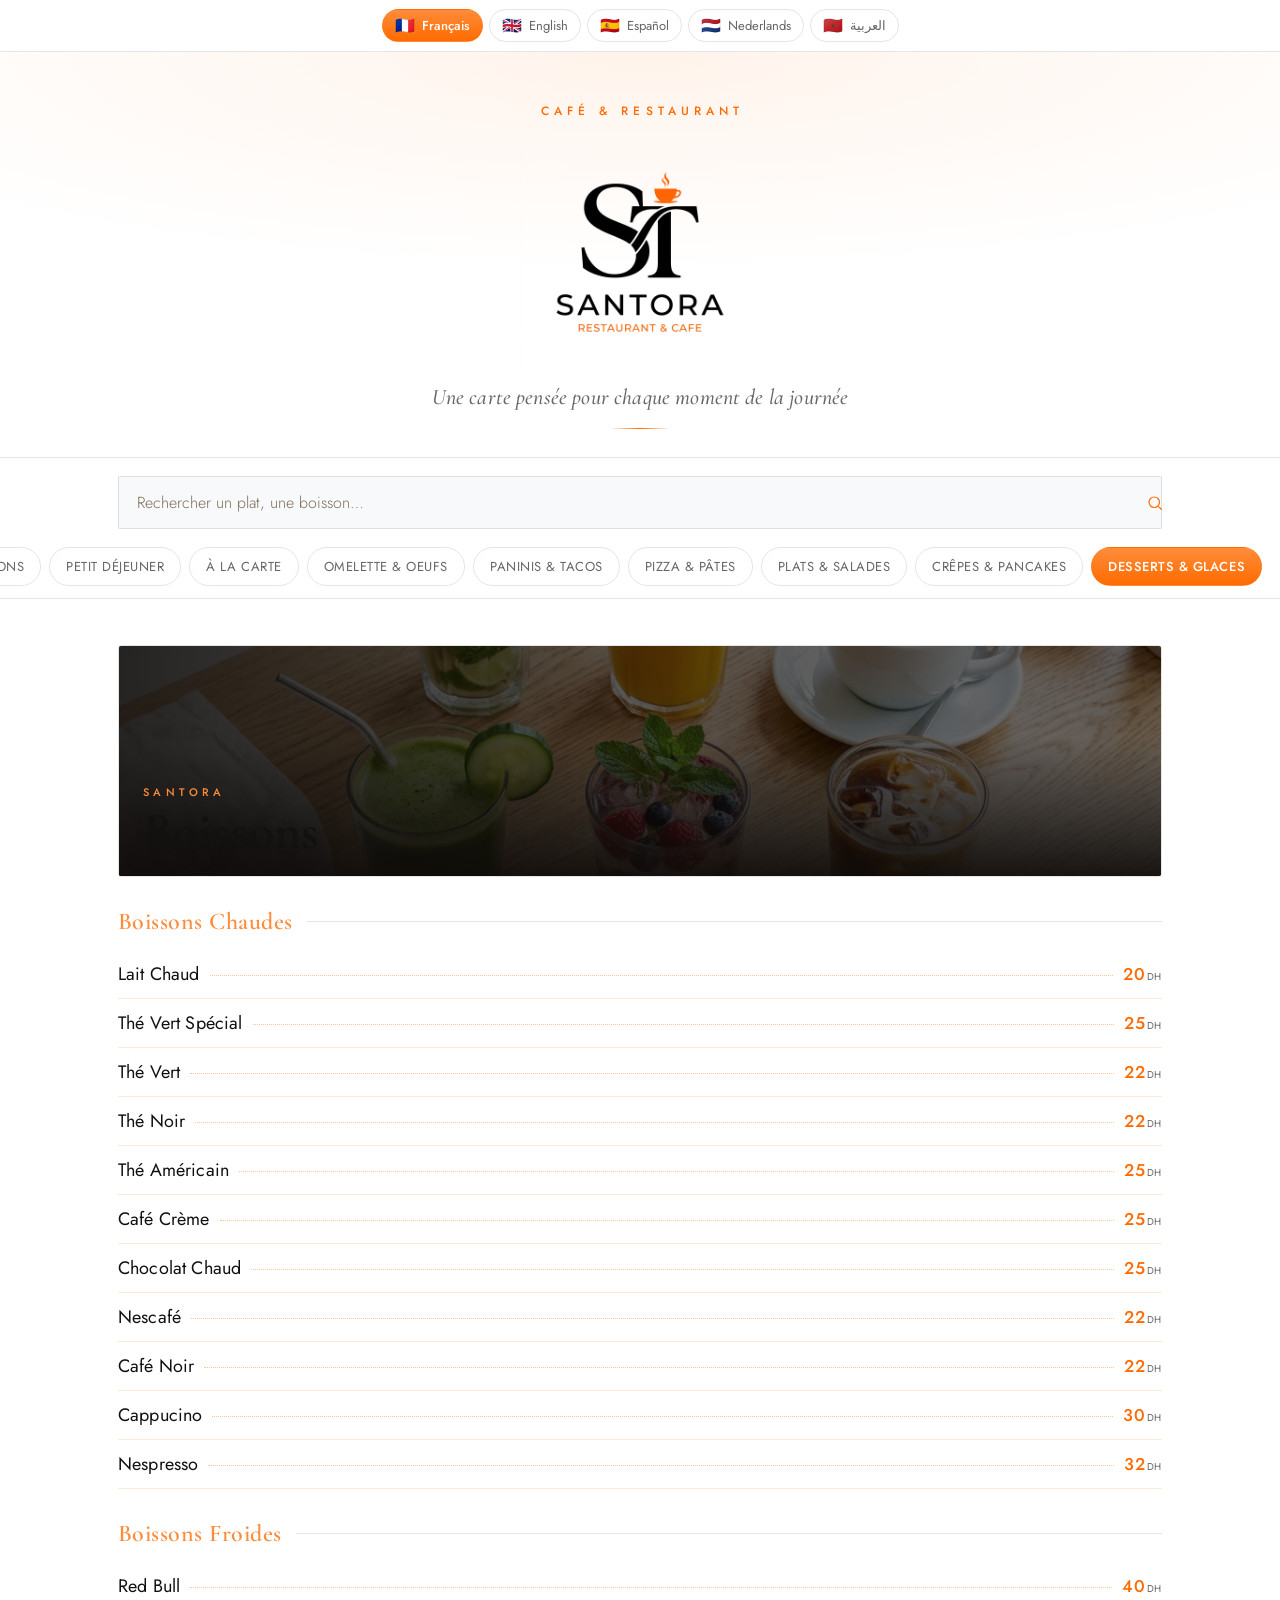
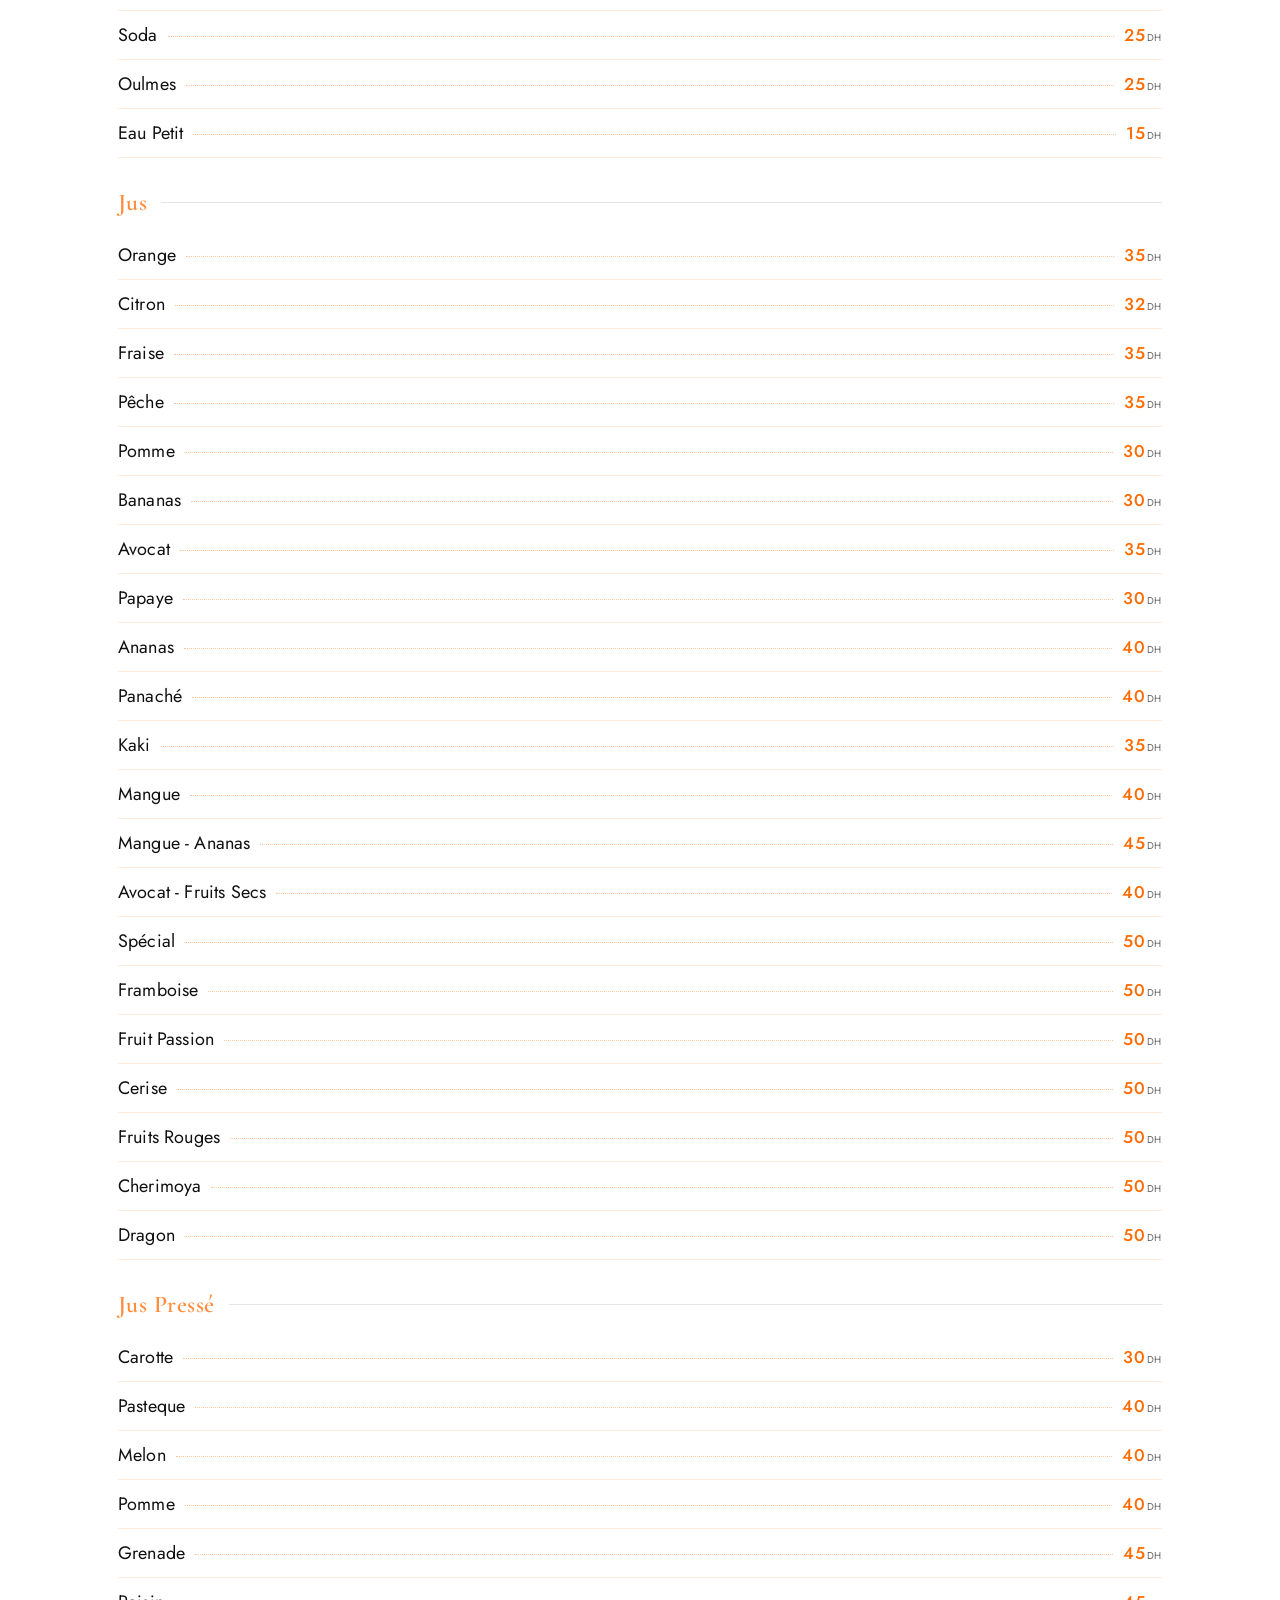
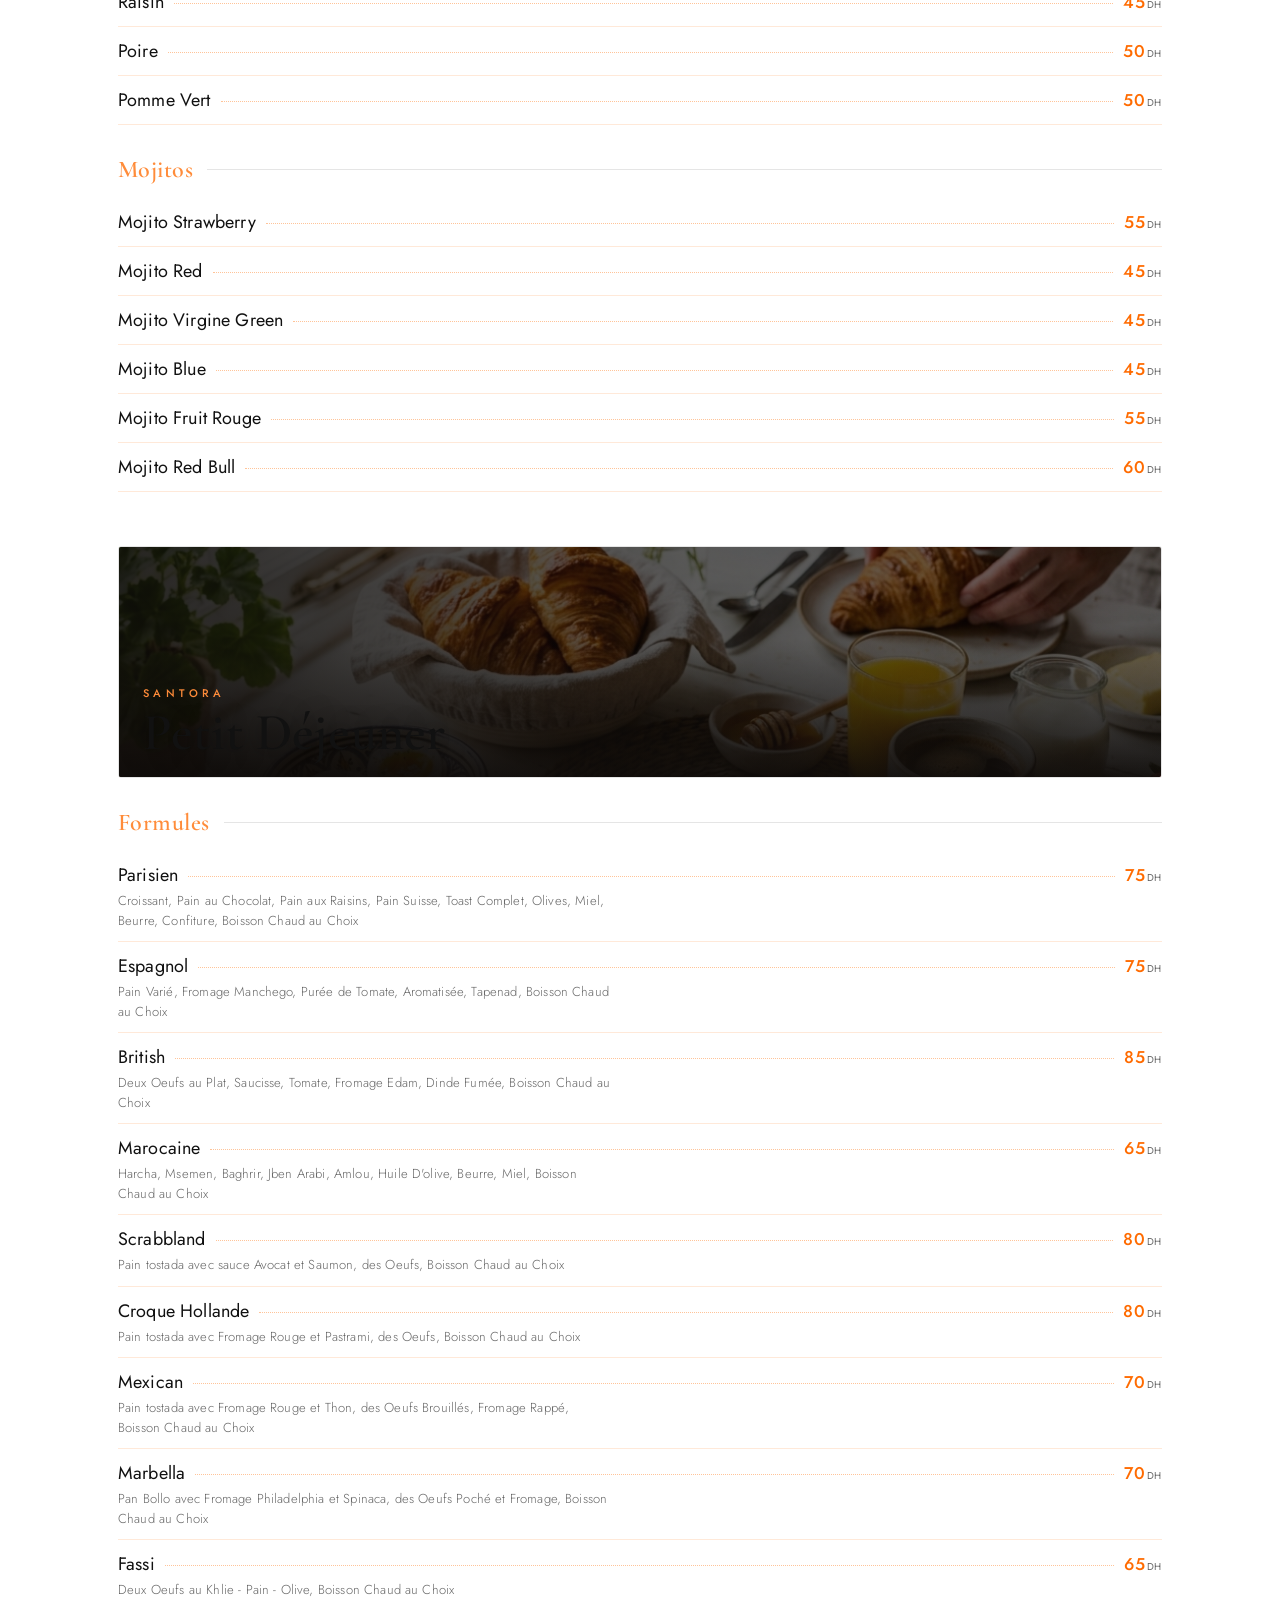
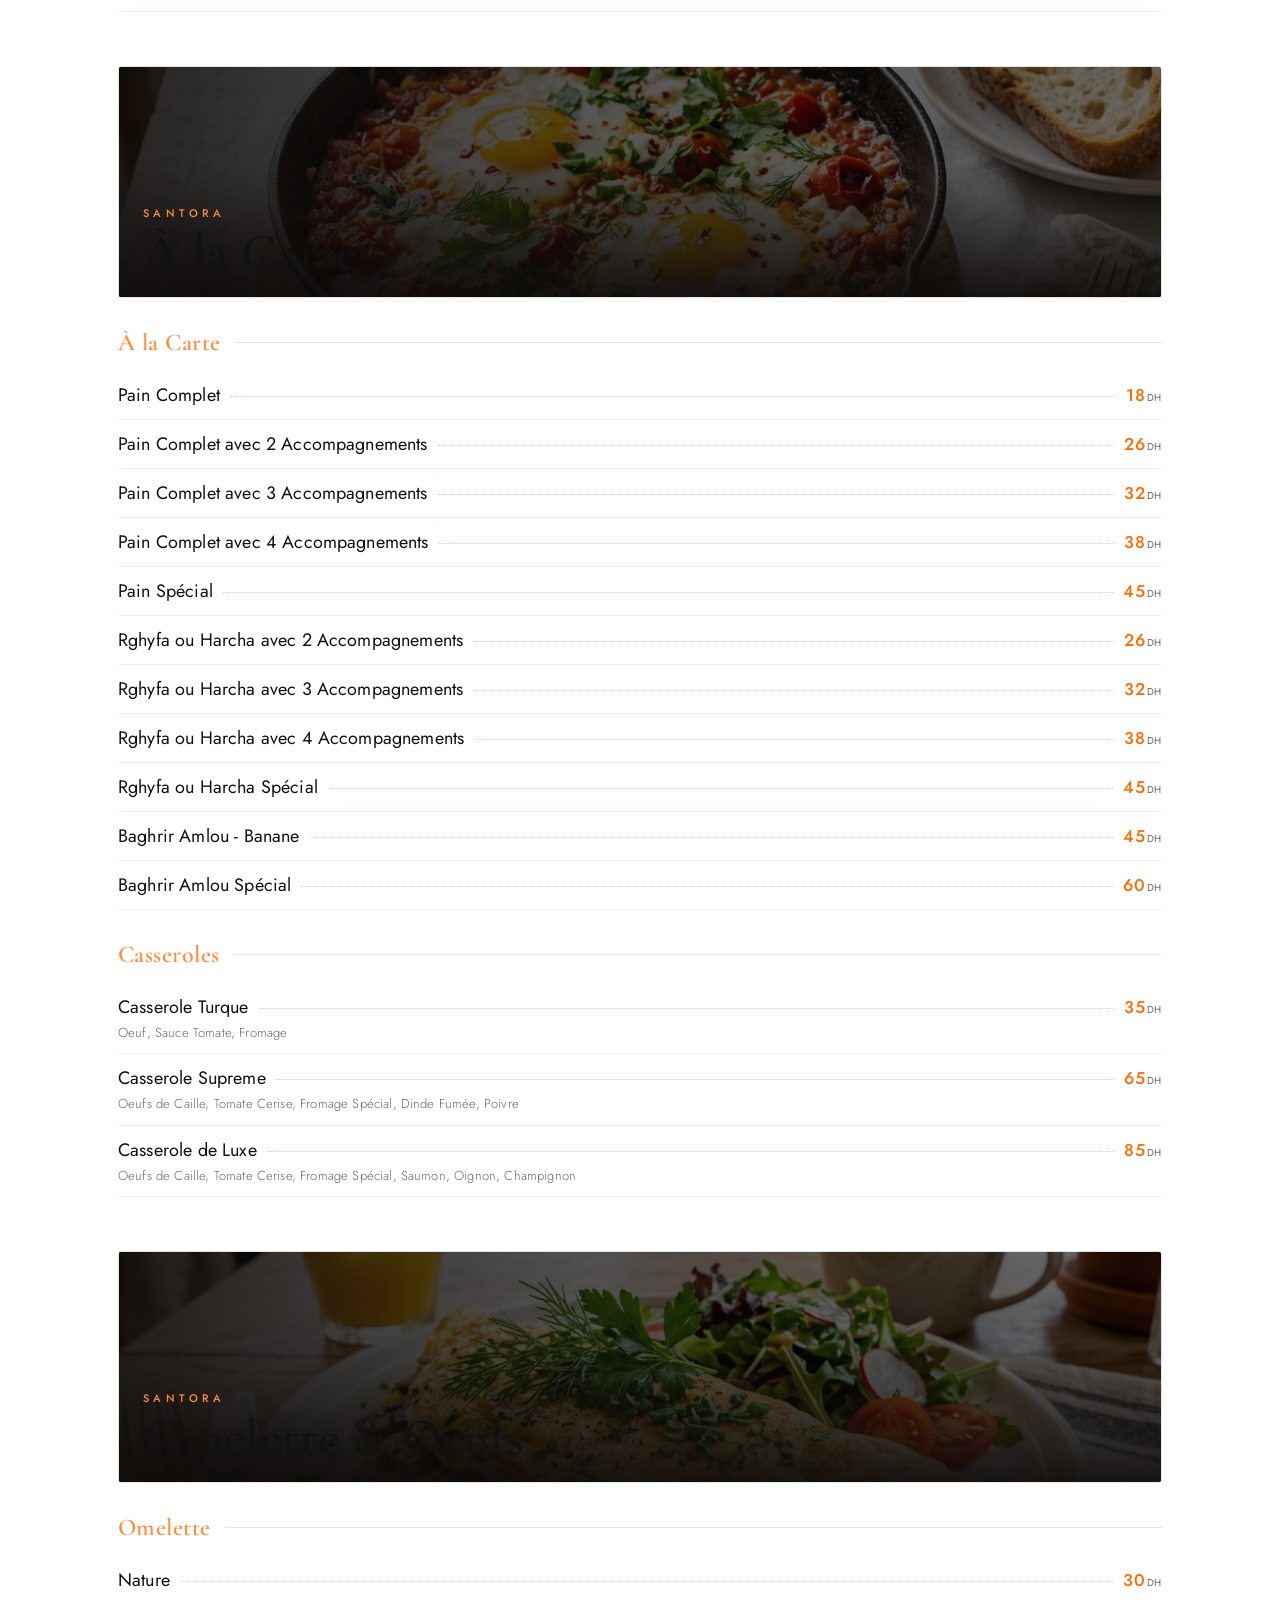
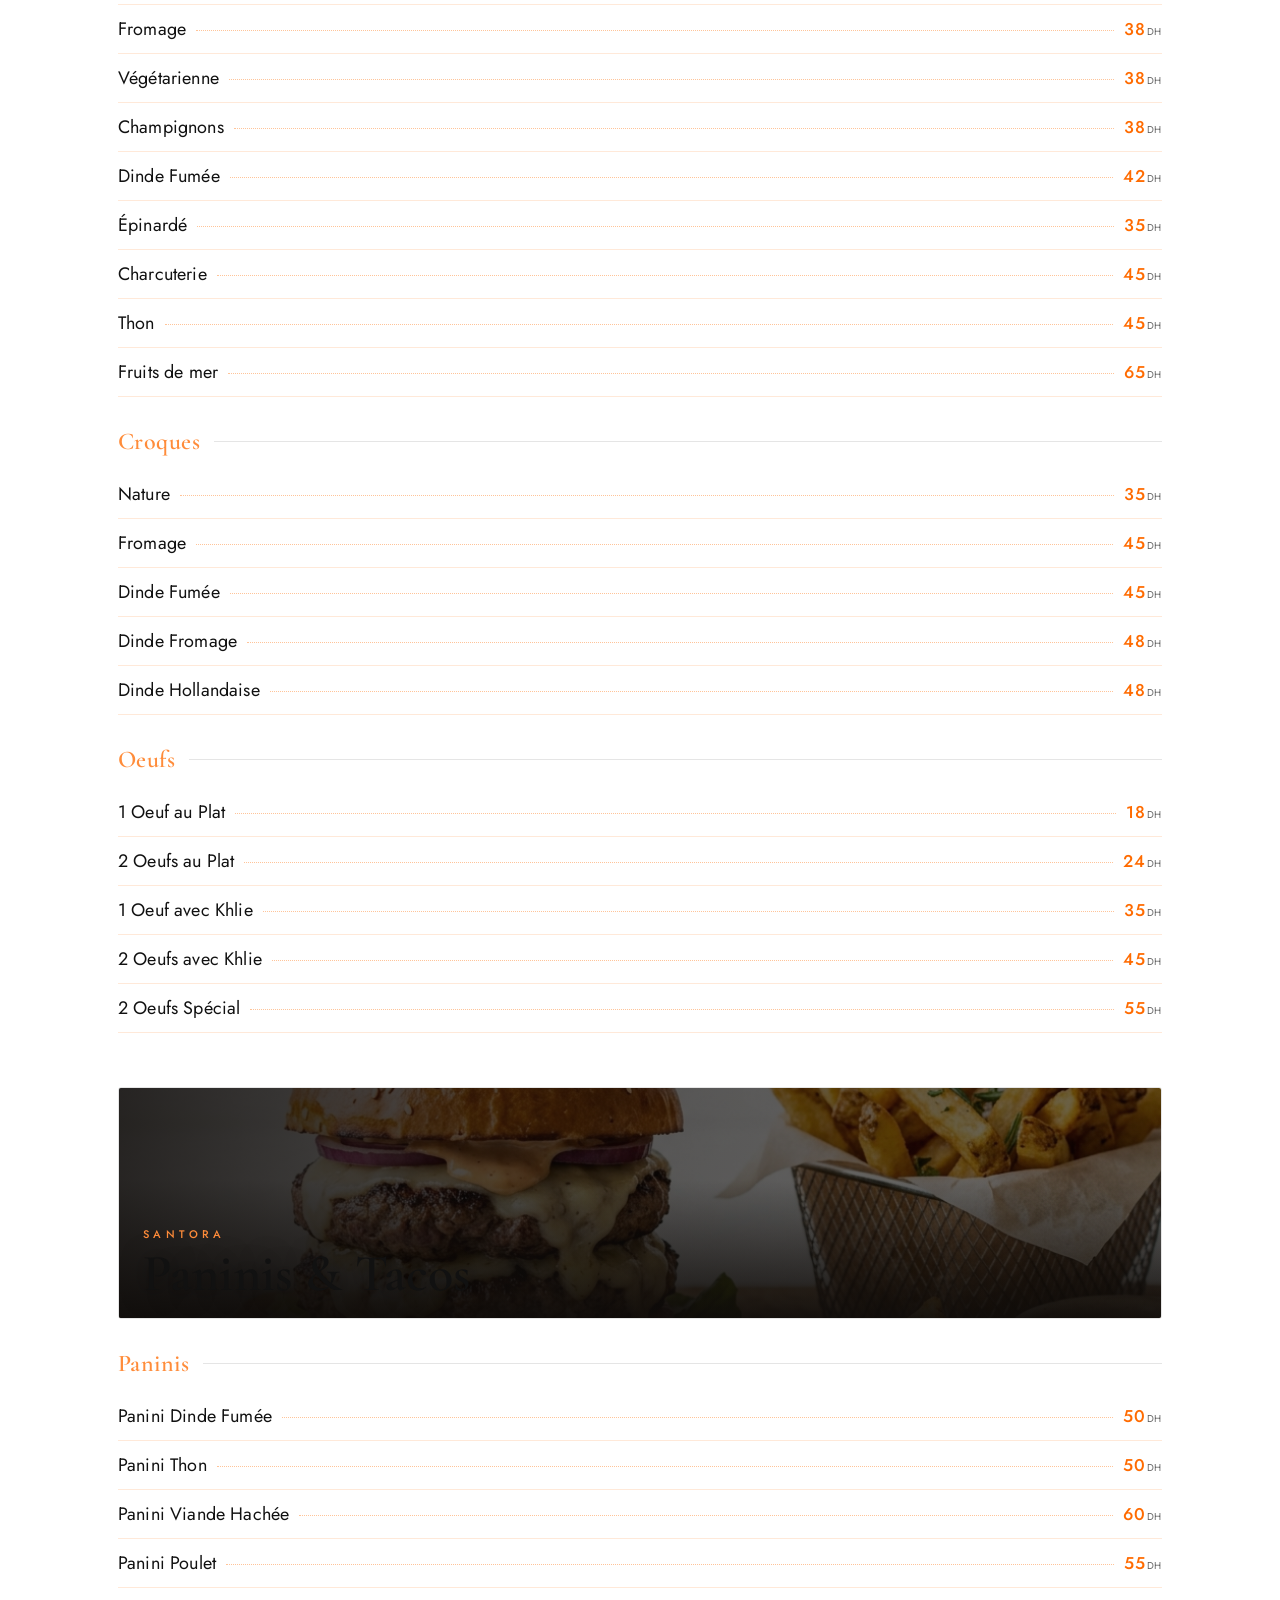
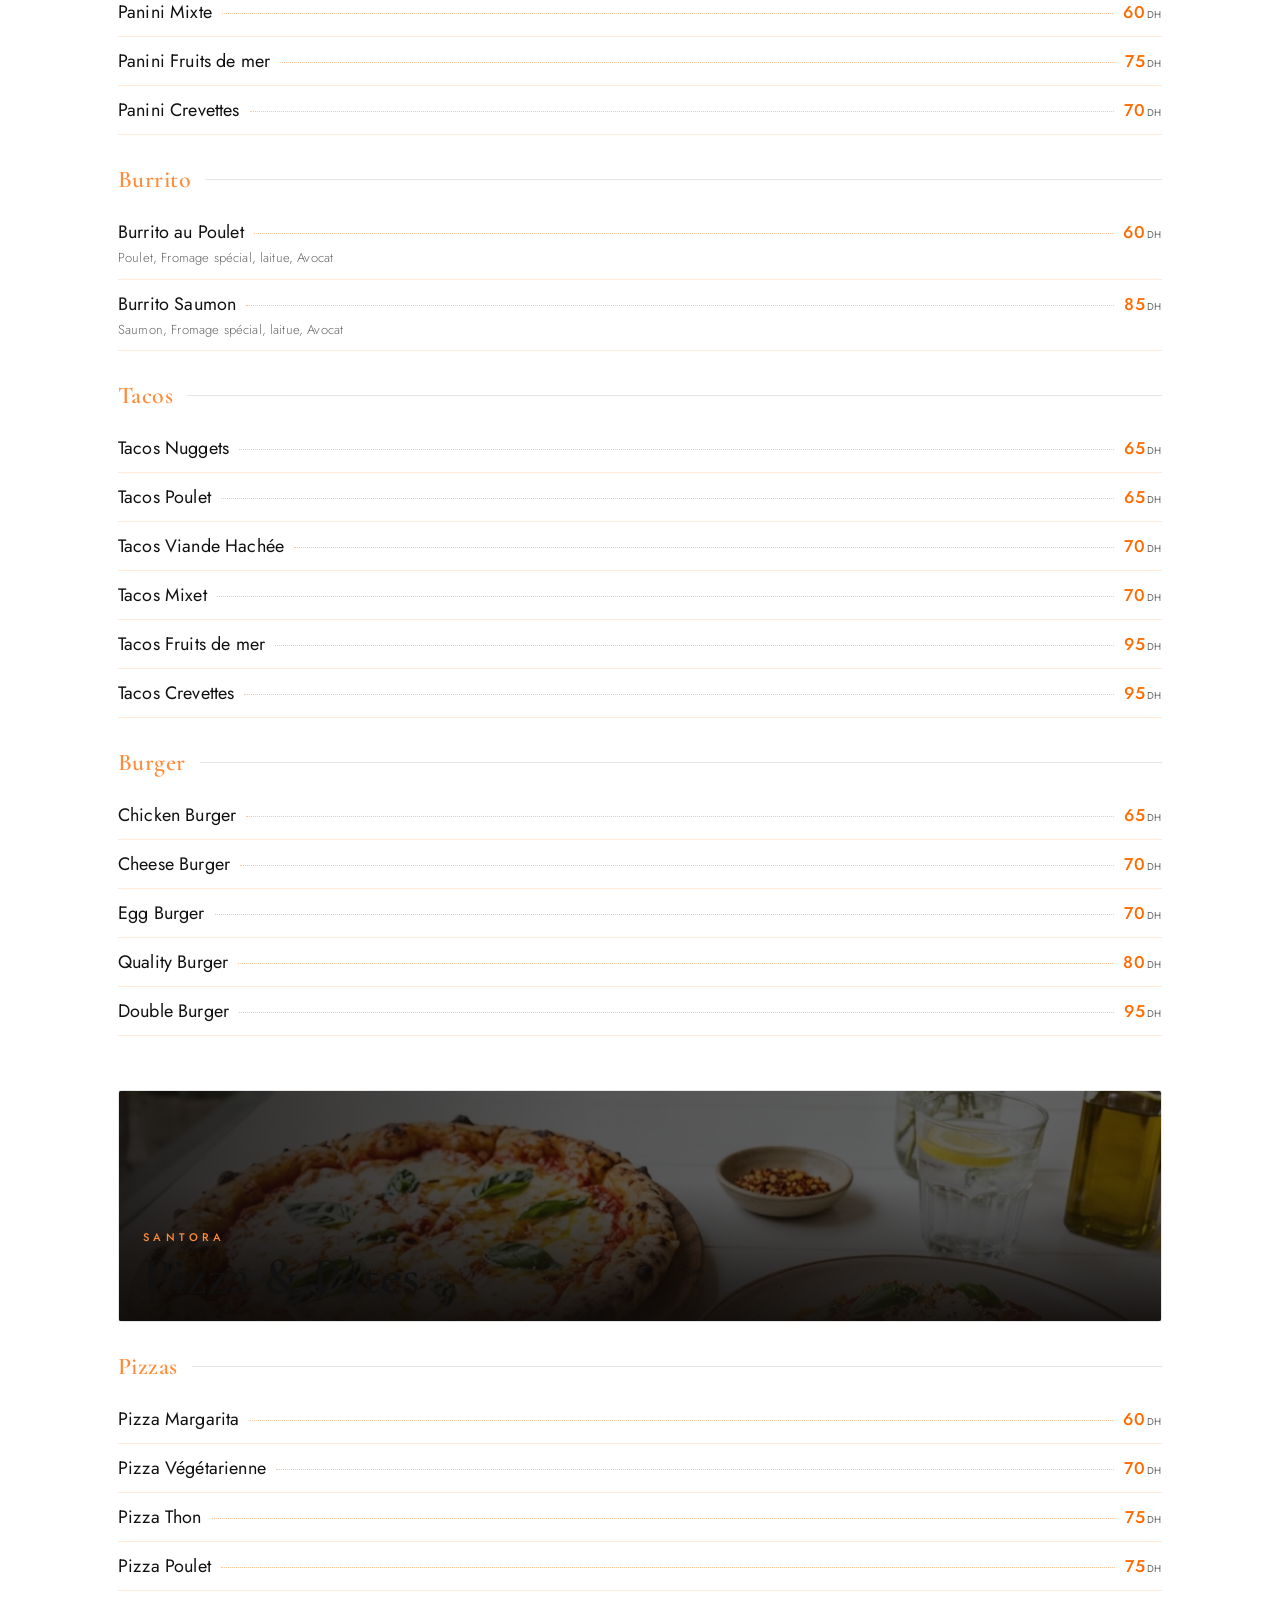
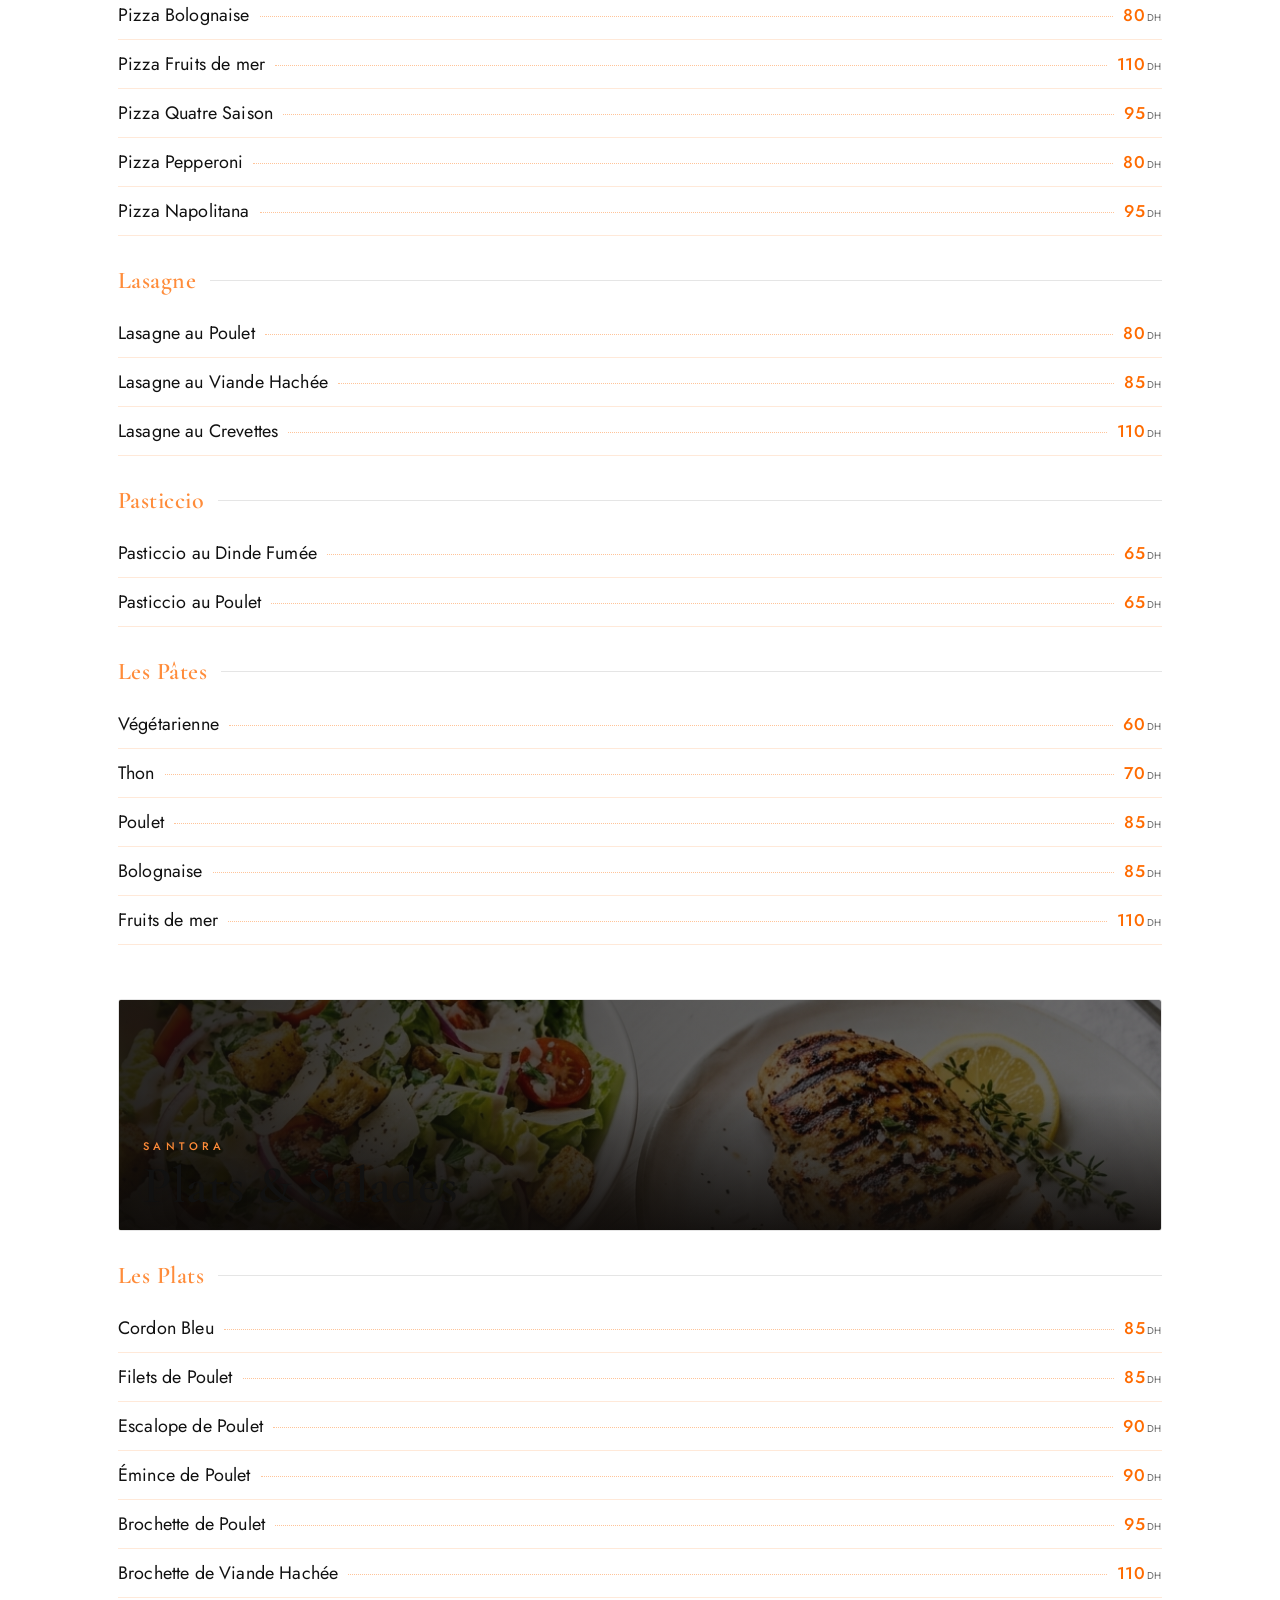
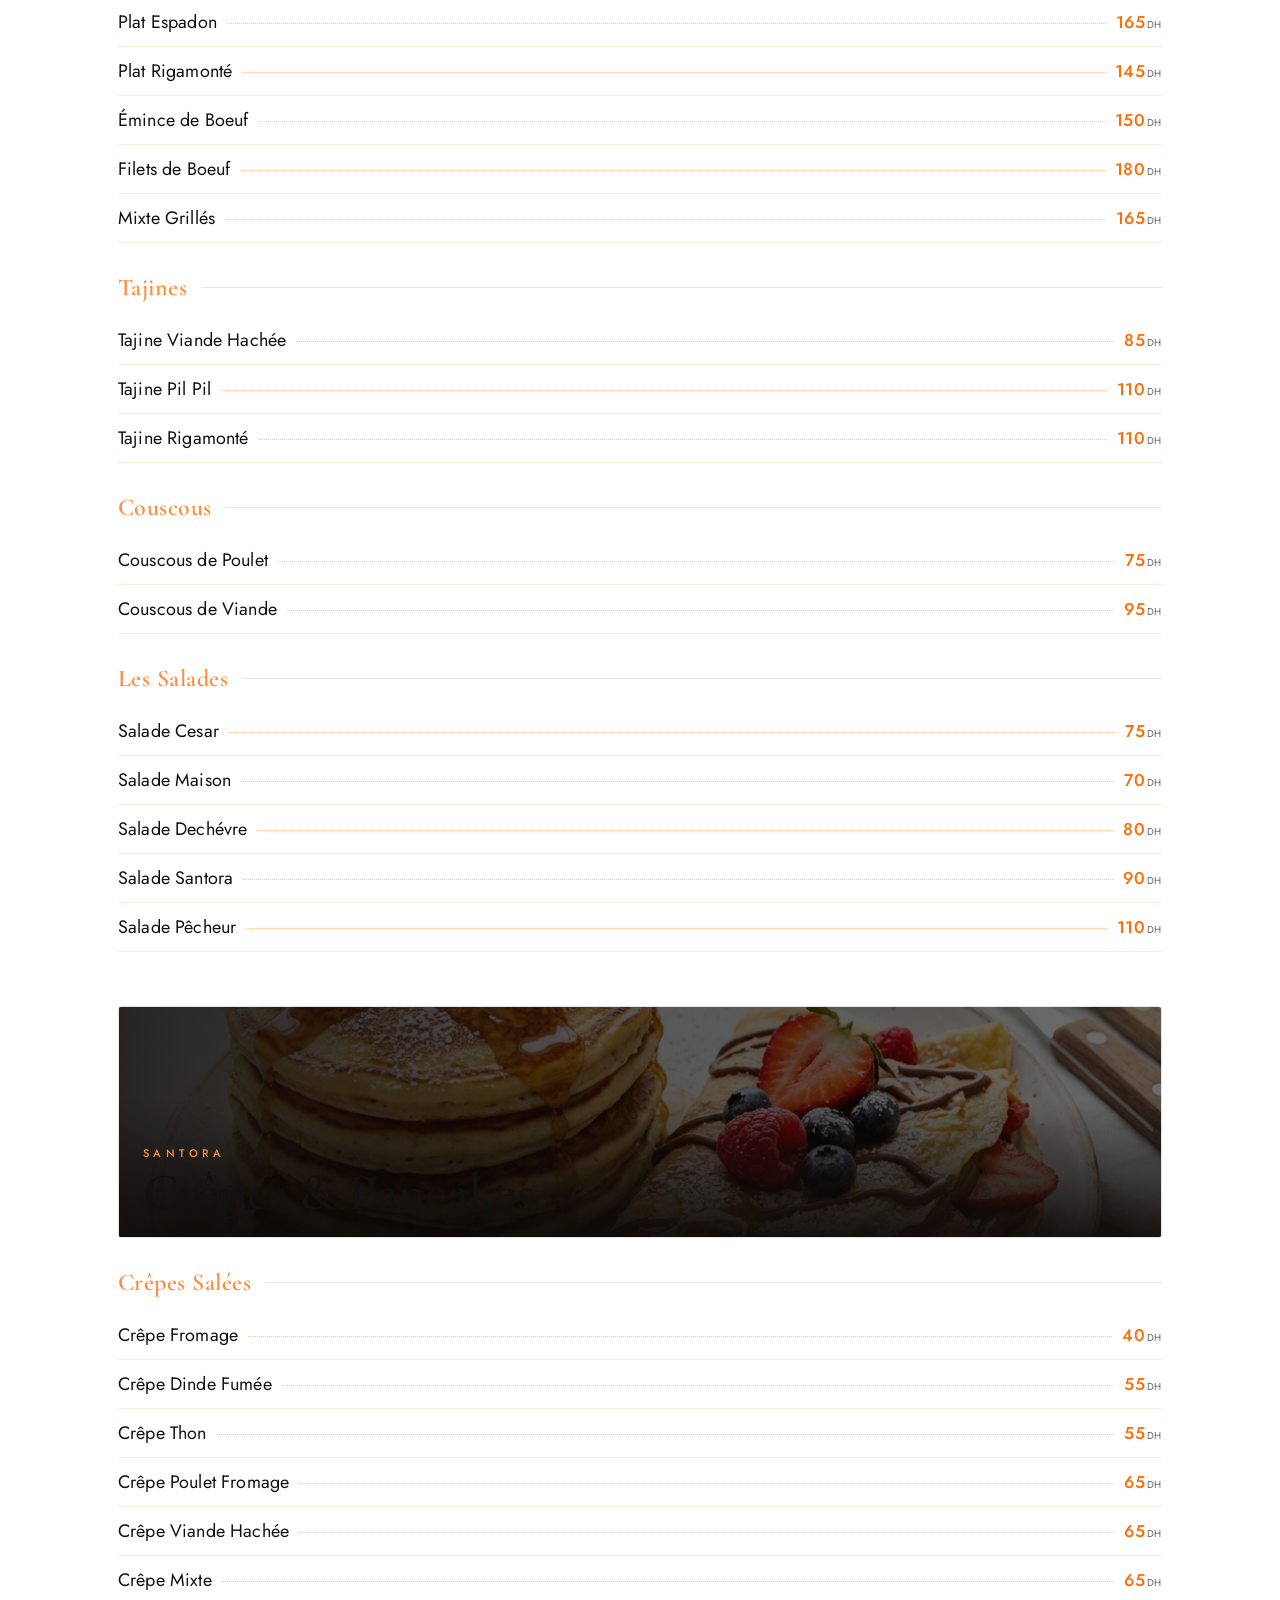
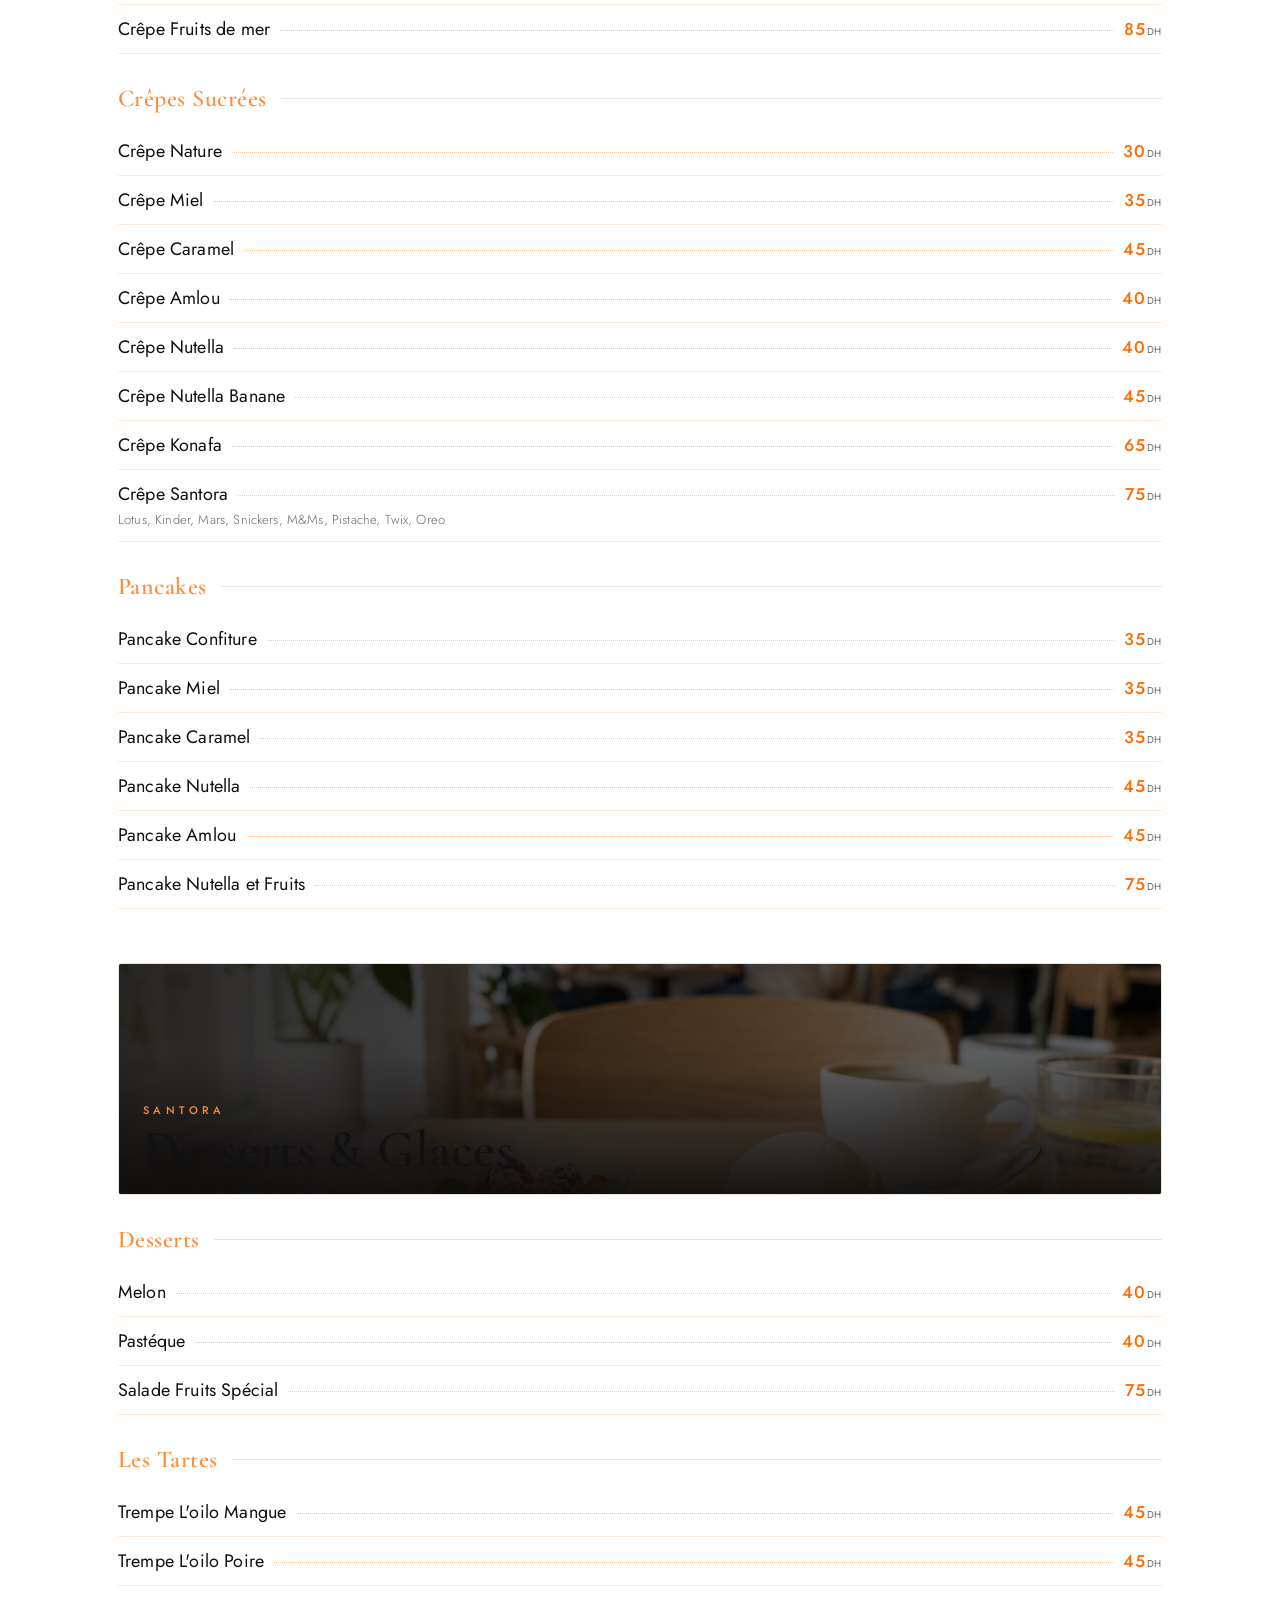
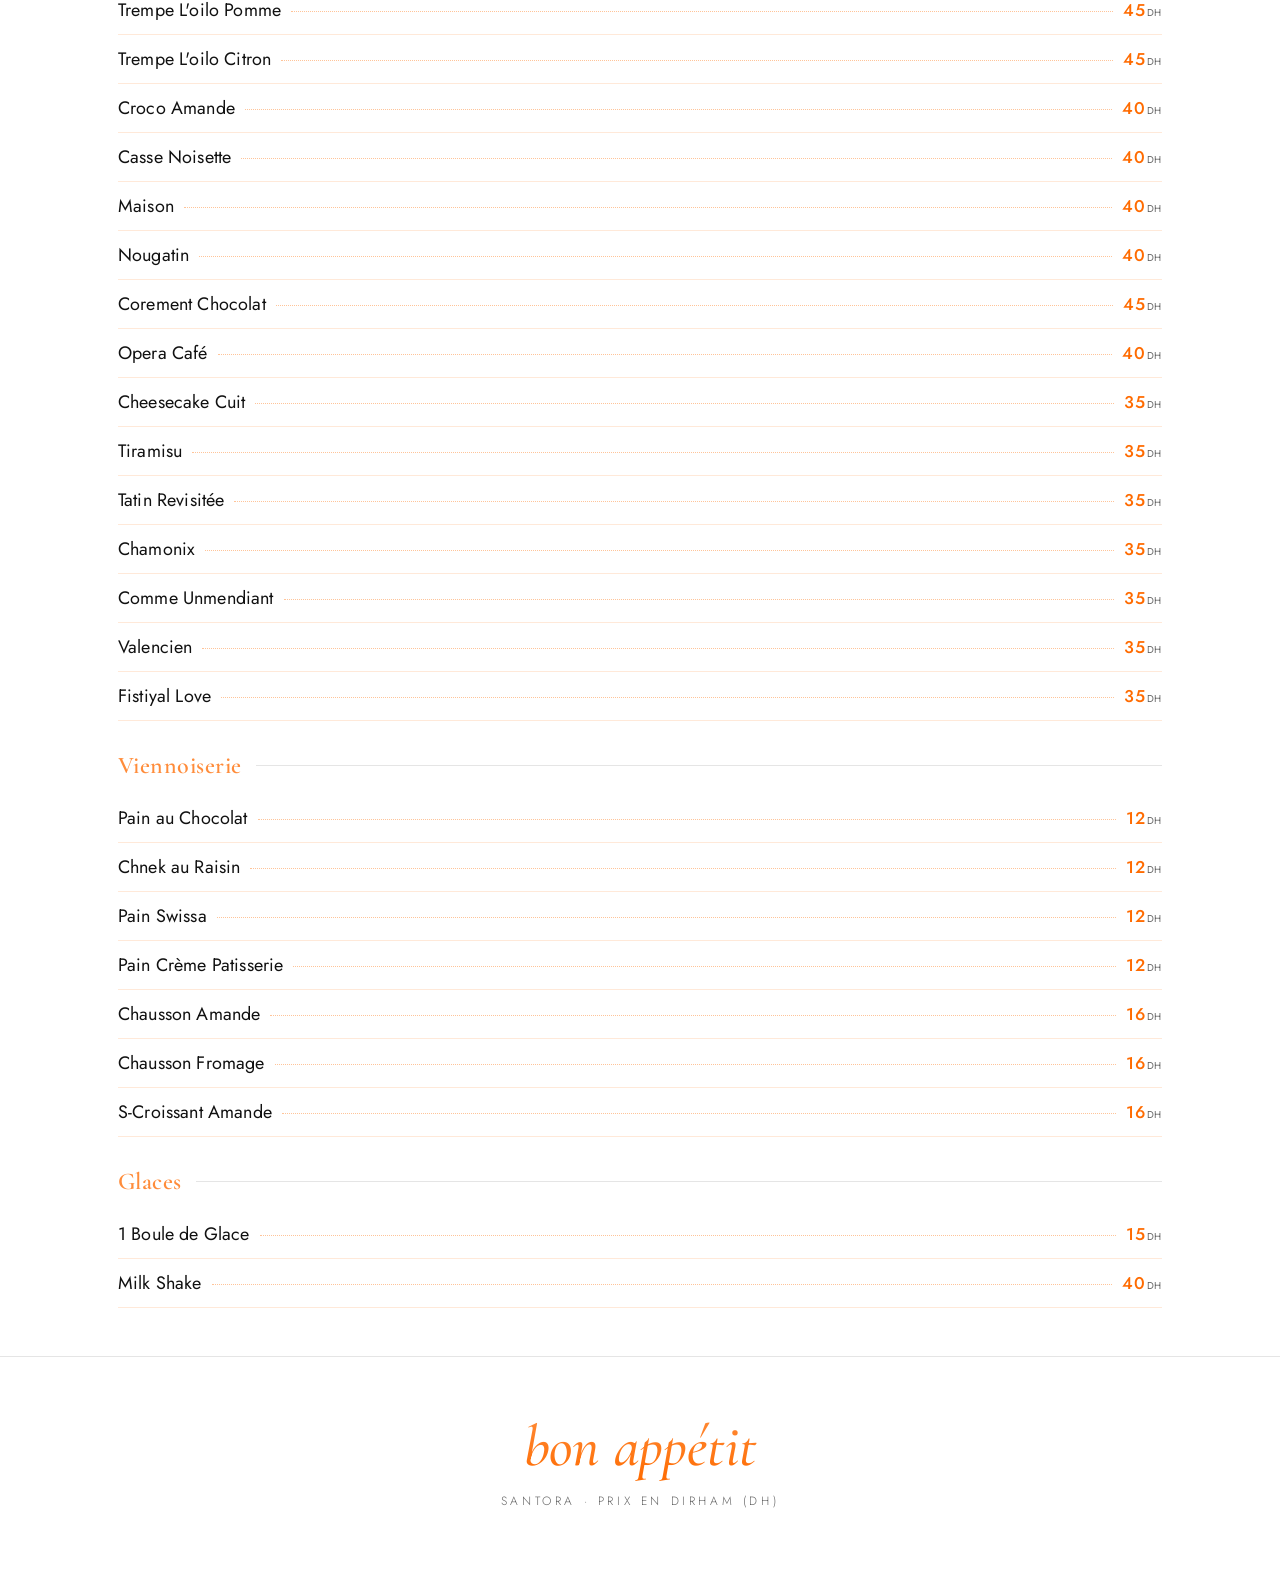
==== commit 17174eba: "Add custom generated logo with white background" ====
--- a/index.html
+++ b/index.html
@@ -15,7 +15,7 @@
 
 <header class="hero">
   <div class="eyebrow" id="eyebrow"></div>
-  <h1 class="brand">S<span class="a">a</span>ntora</h1>
+  <img src="assets/logo.png" alt="Santora" class="brand-logo">
   <div class="tagline" id="tagline"></div>
   <div class="rule"></div>
 </header>
--- a/style.css
+++ b/style.css
@@ -22,8 +22,7 @@
 .hero::before{content:"";position:absolute;inset:0;background:radial-gradient(120% 90% at 50% 0%,rgba(255,107,0,.08),transparent 60%);pointer-events:none}
 .eyebrow{font-size:12px;letter-spacing:.42em;text-transform:uppercase;color:var(--gold);font-weight:500;padding-left:.42em}
 body[dir="rtl"] .eyebrow{letter-spacing:.1em;padding-left:0}
-.brand{font-family:'Cormorant Garamond',serif;font-weight:600;font-size:clamp(58px,15vw,116px);line-height:.92;color:var(--cream);margin:.12em 0 .06em}
-.brand .a{background:linear-gradient(180deg,var(--gold-soft),var(--gold));-webkit-background-clip:text;background-clip:text;-webkit-text-fill-color:transparent}
+.brand-logo{max-width:240px;margin:12px auto;display:block;mix-blend-mode:multiply}
 .tagline{font-family:'Cormorant Garamond',serif;font-style:italic;font-size:clamp(16px,4.4vw,22px);color:var(--muted);font-weight:500}
 body[dir="rtl"] .tagline{font-style:normal}
 .rule{width:62px;height:1px;margin:18px auto 0;background:linear-gradient(90deg,transparent,var(--gold),transparent)}
